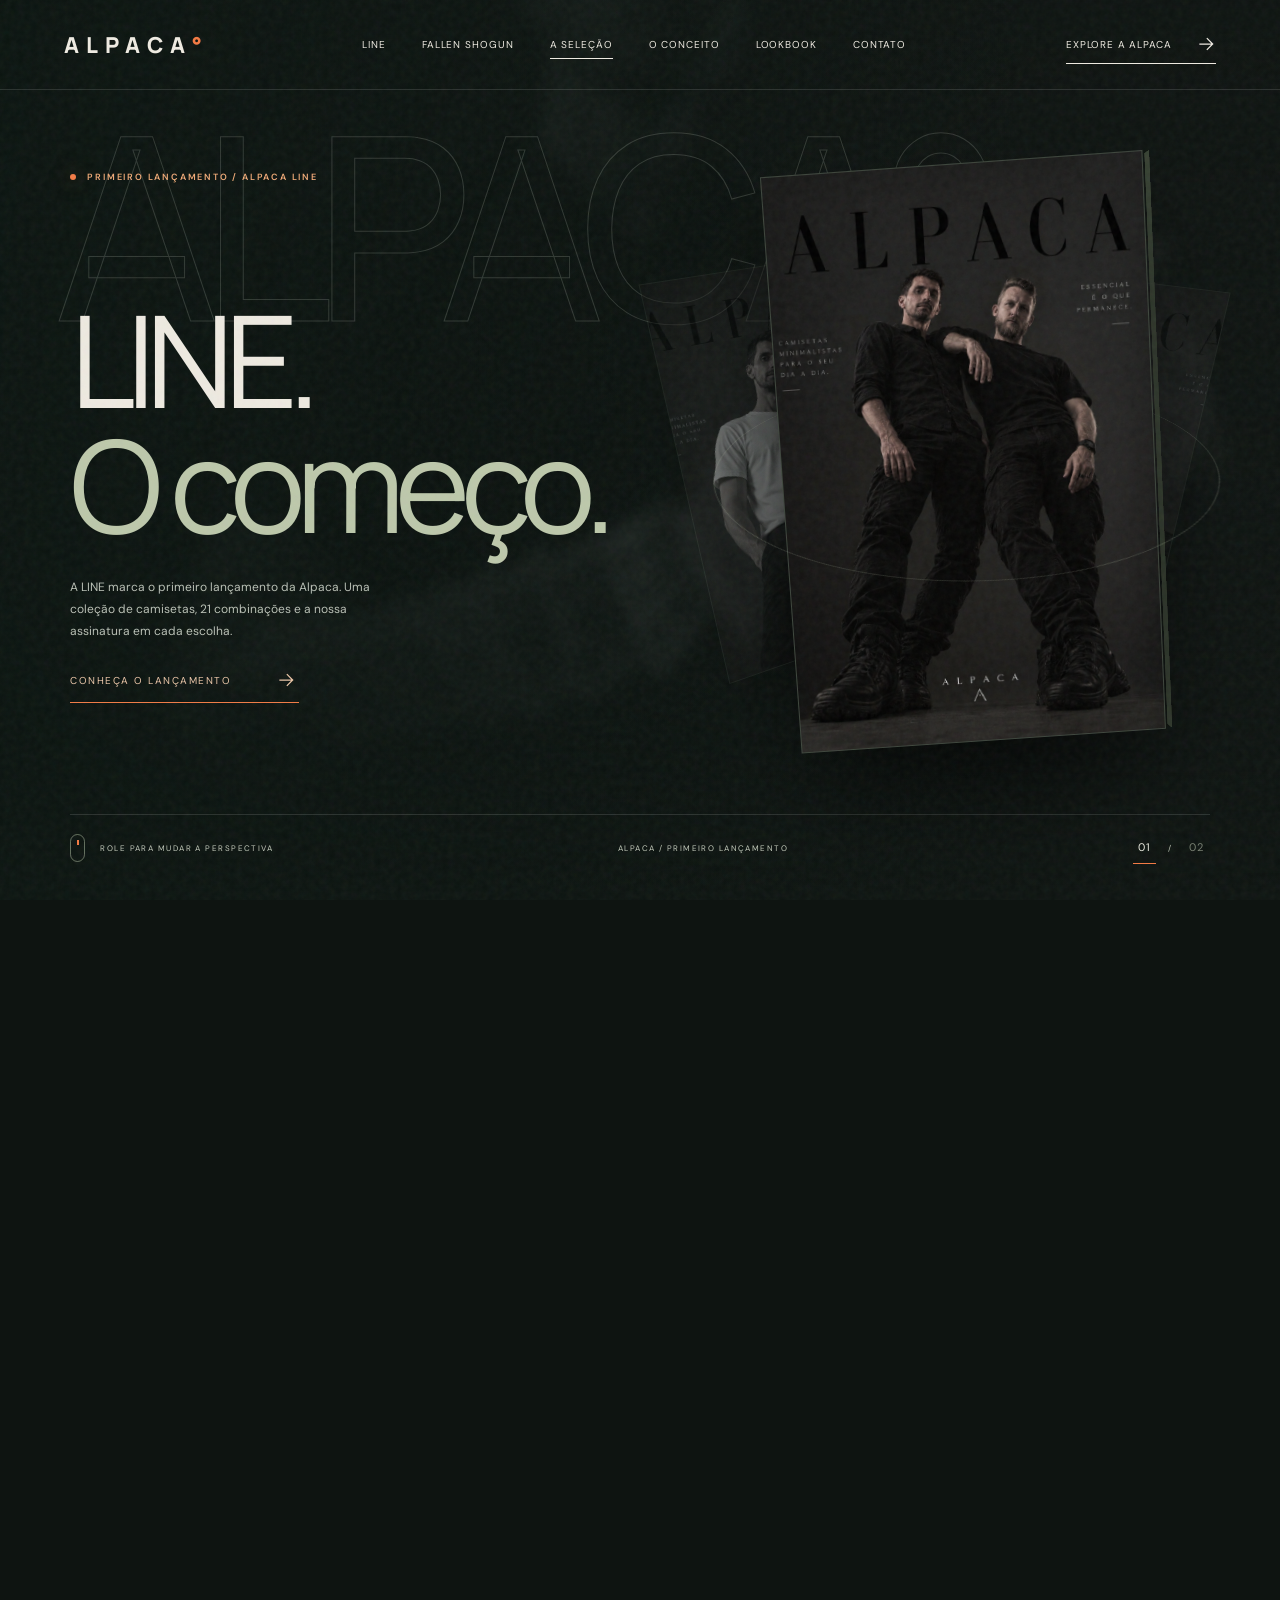
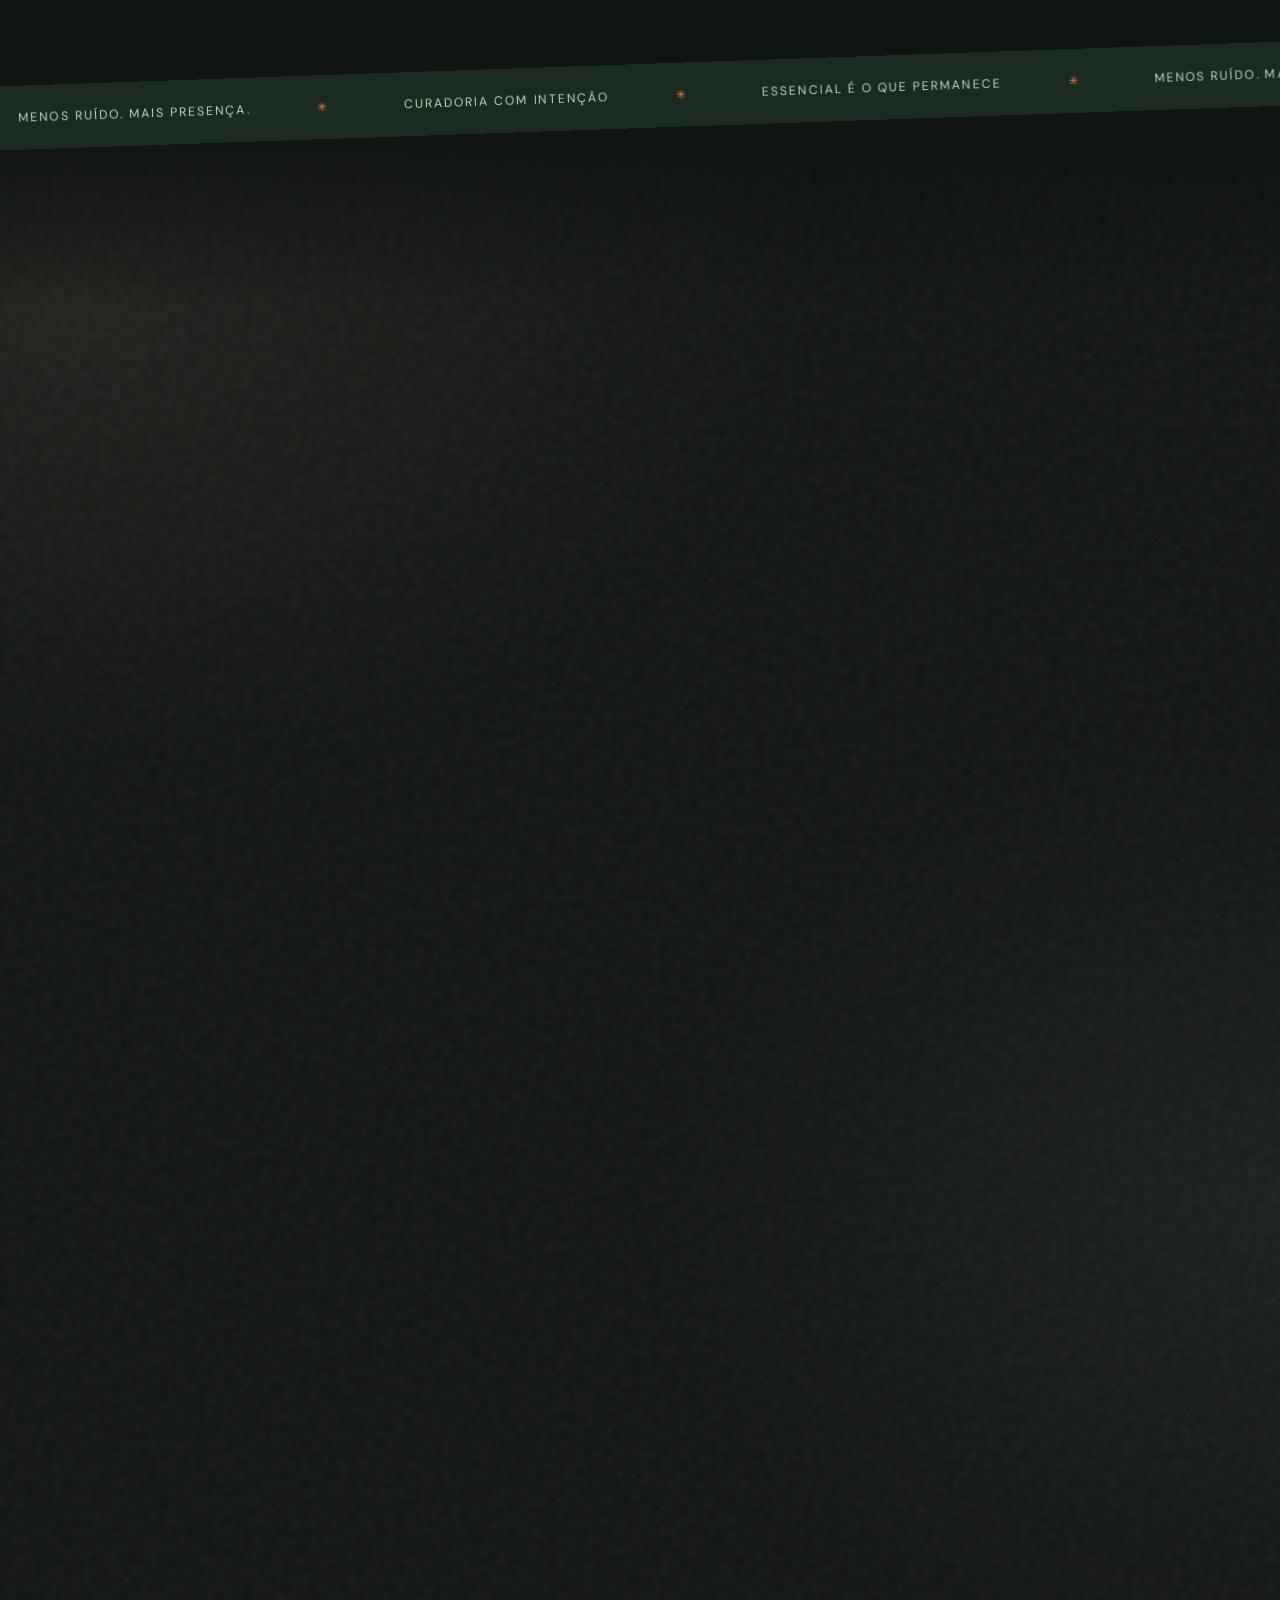
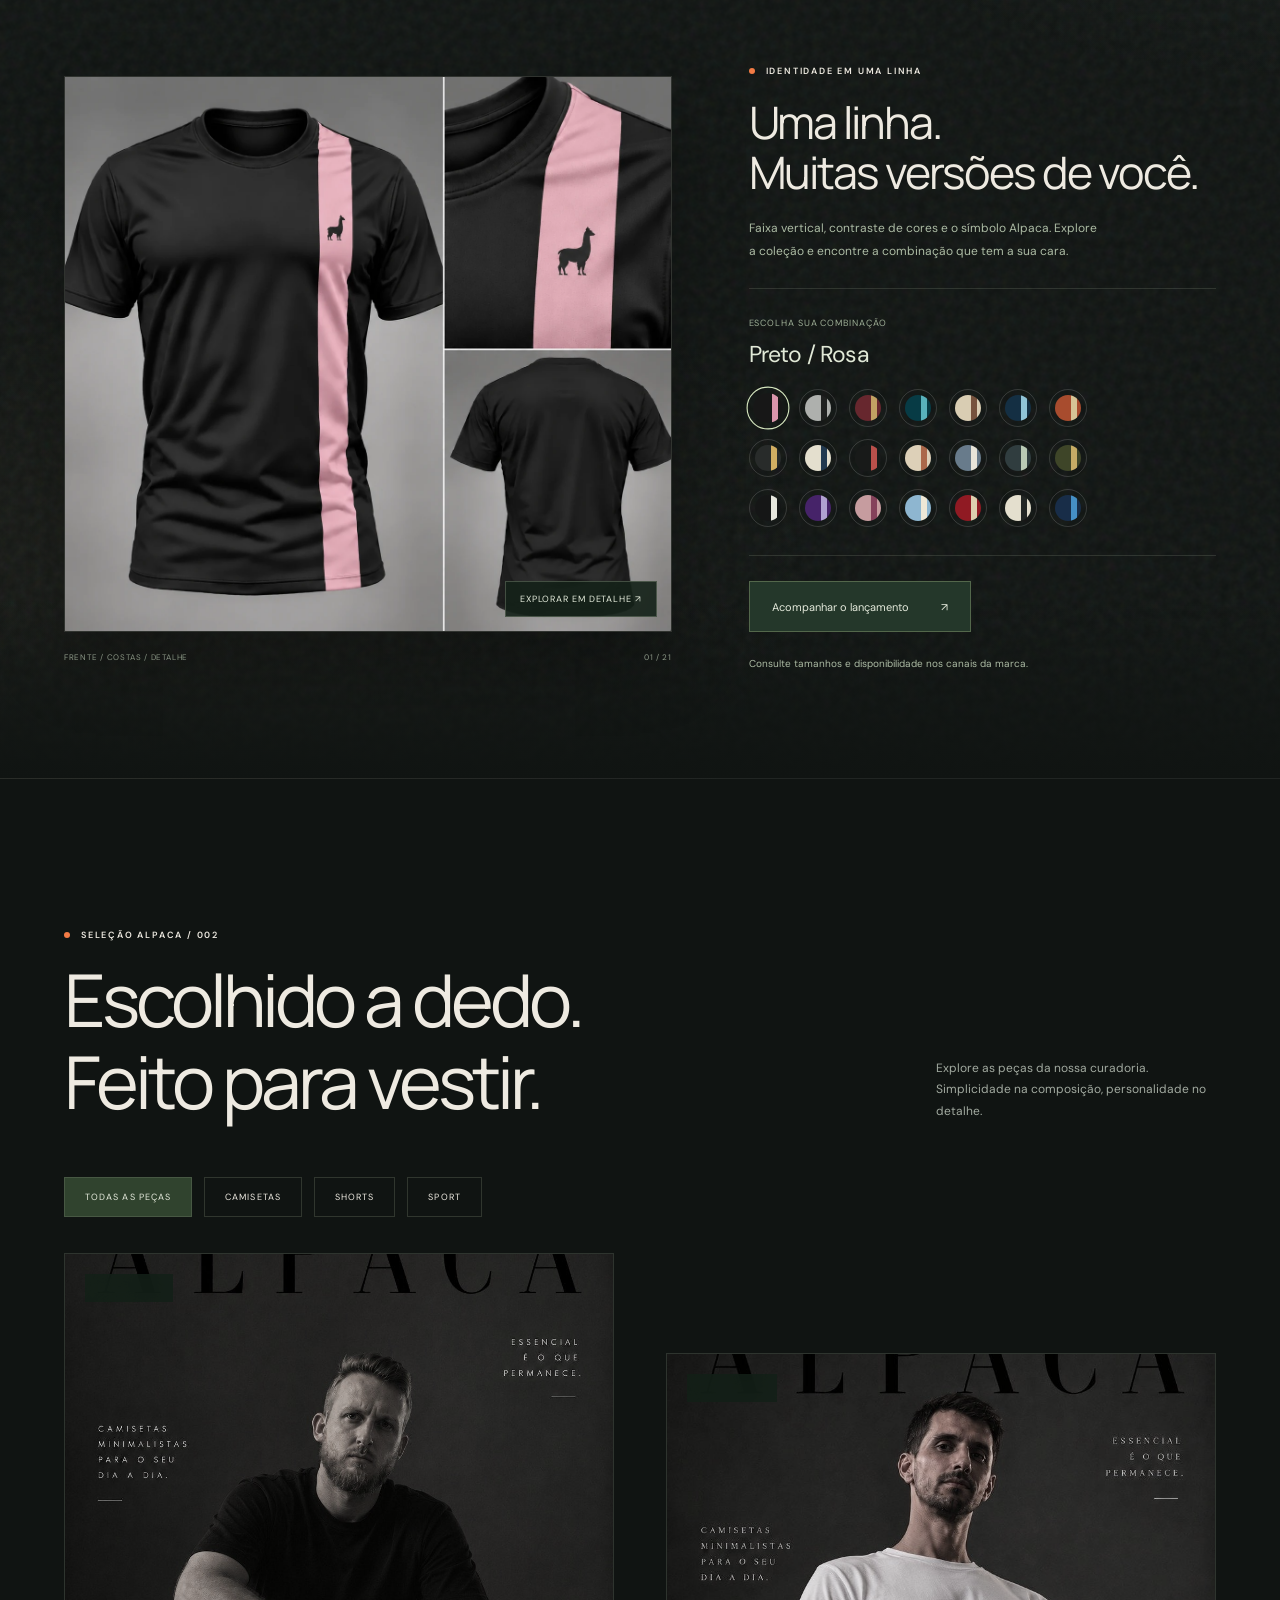
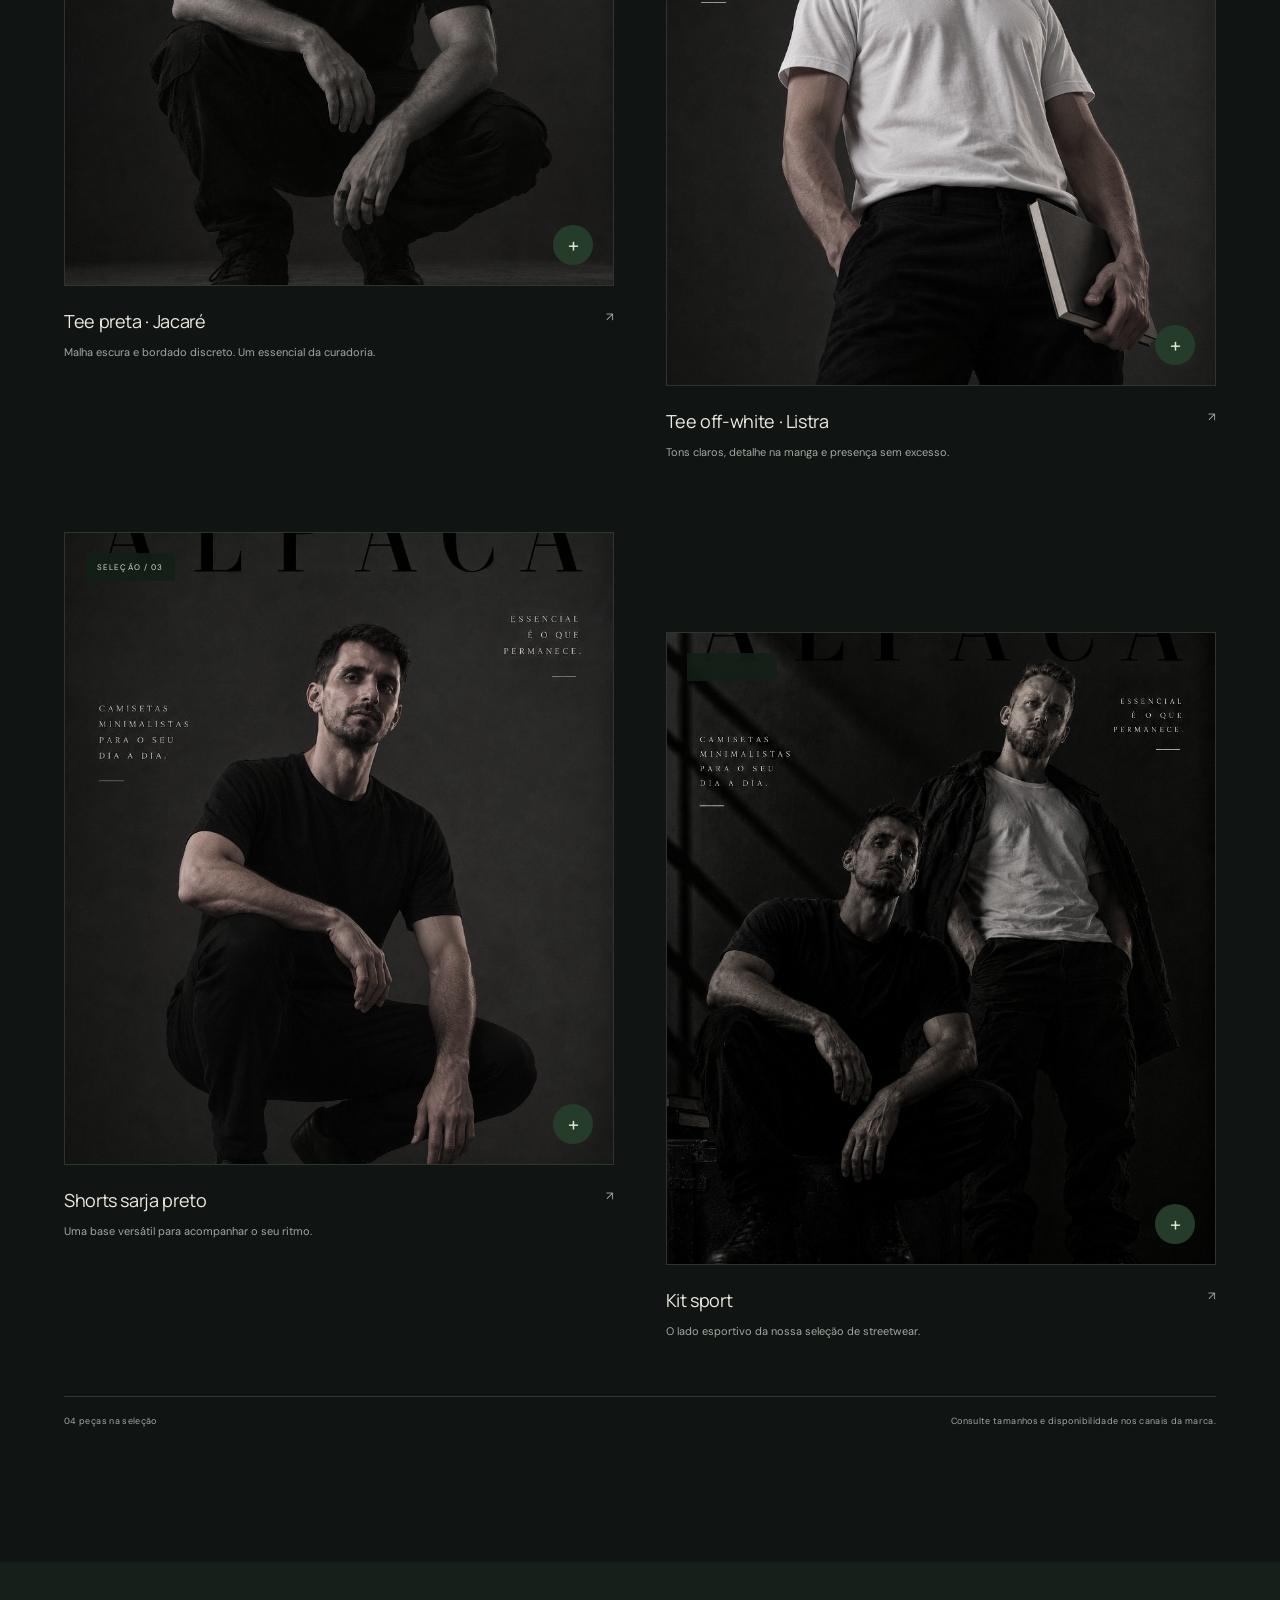
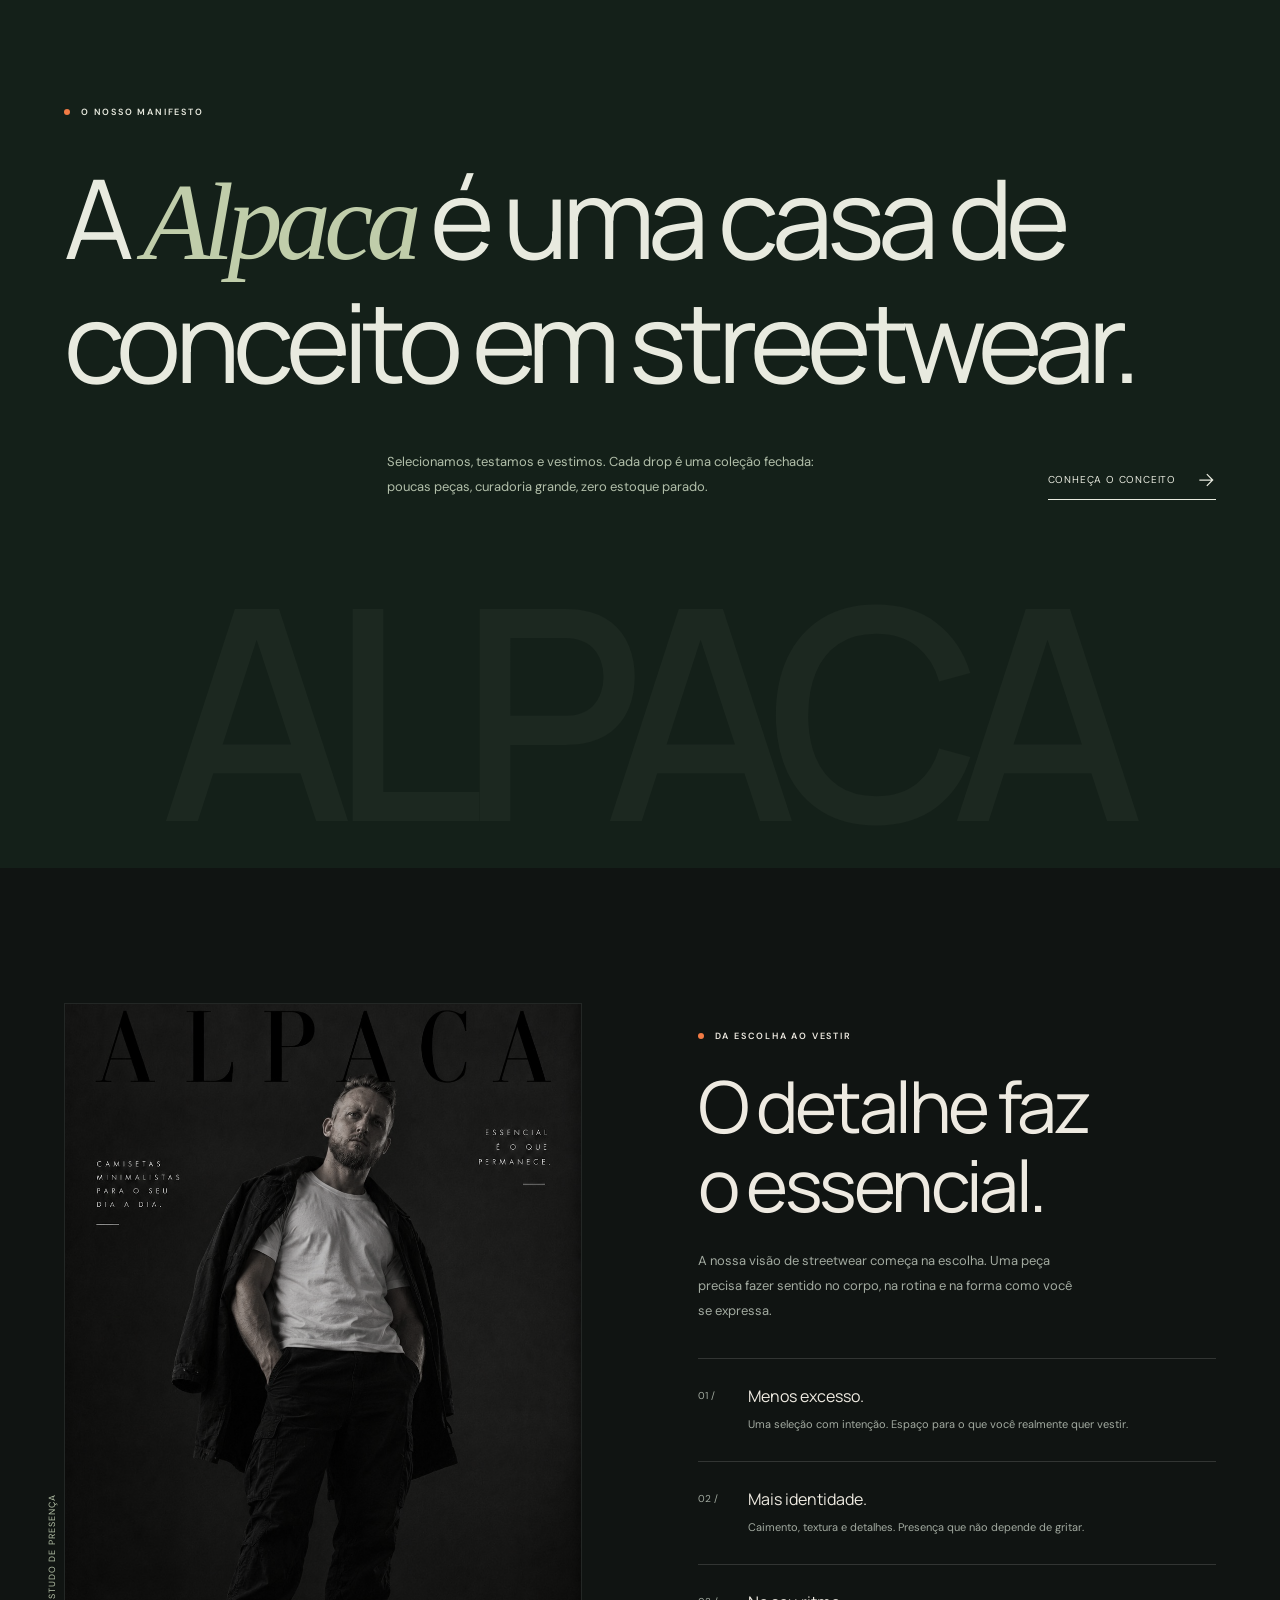
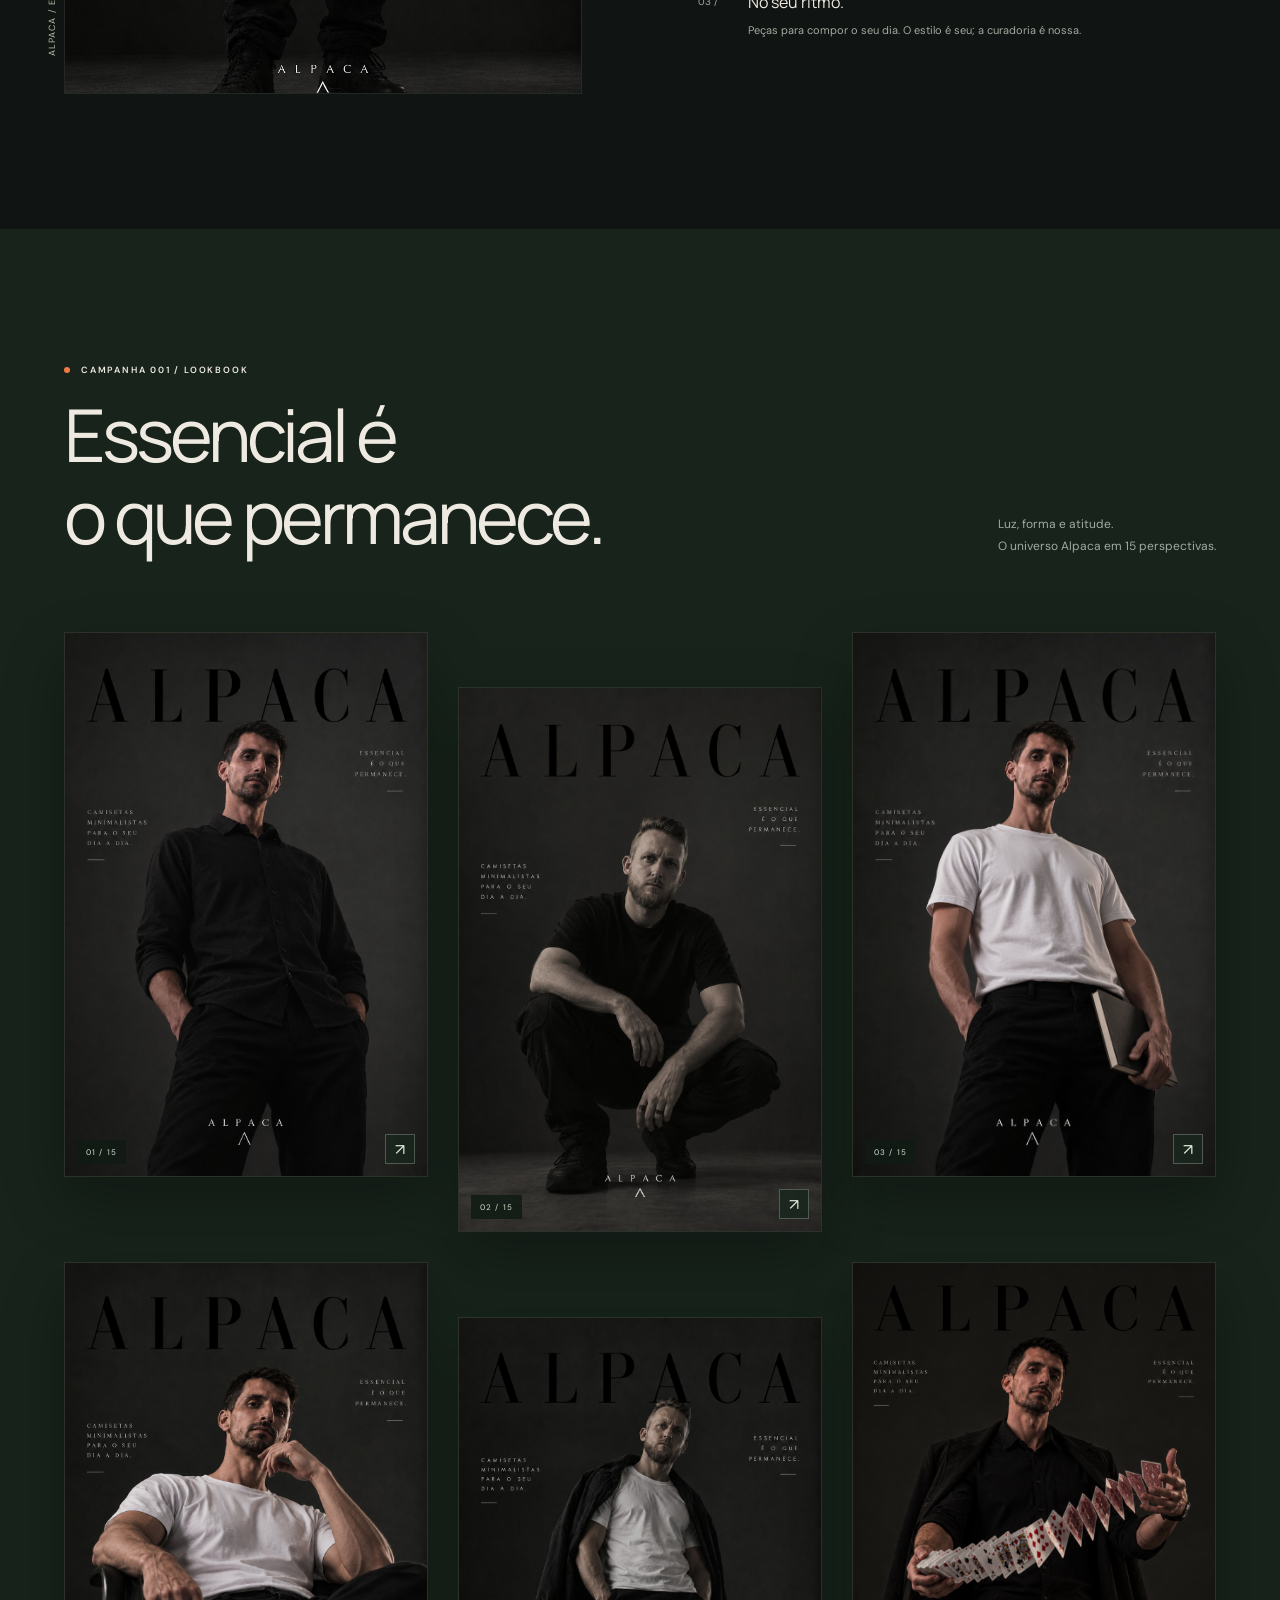
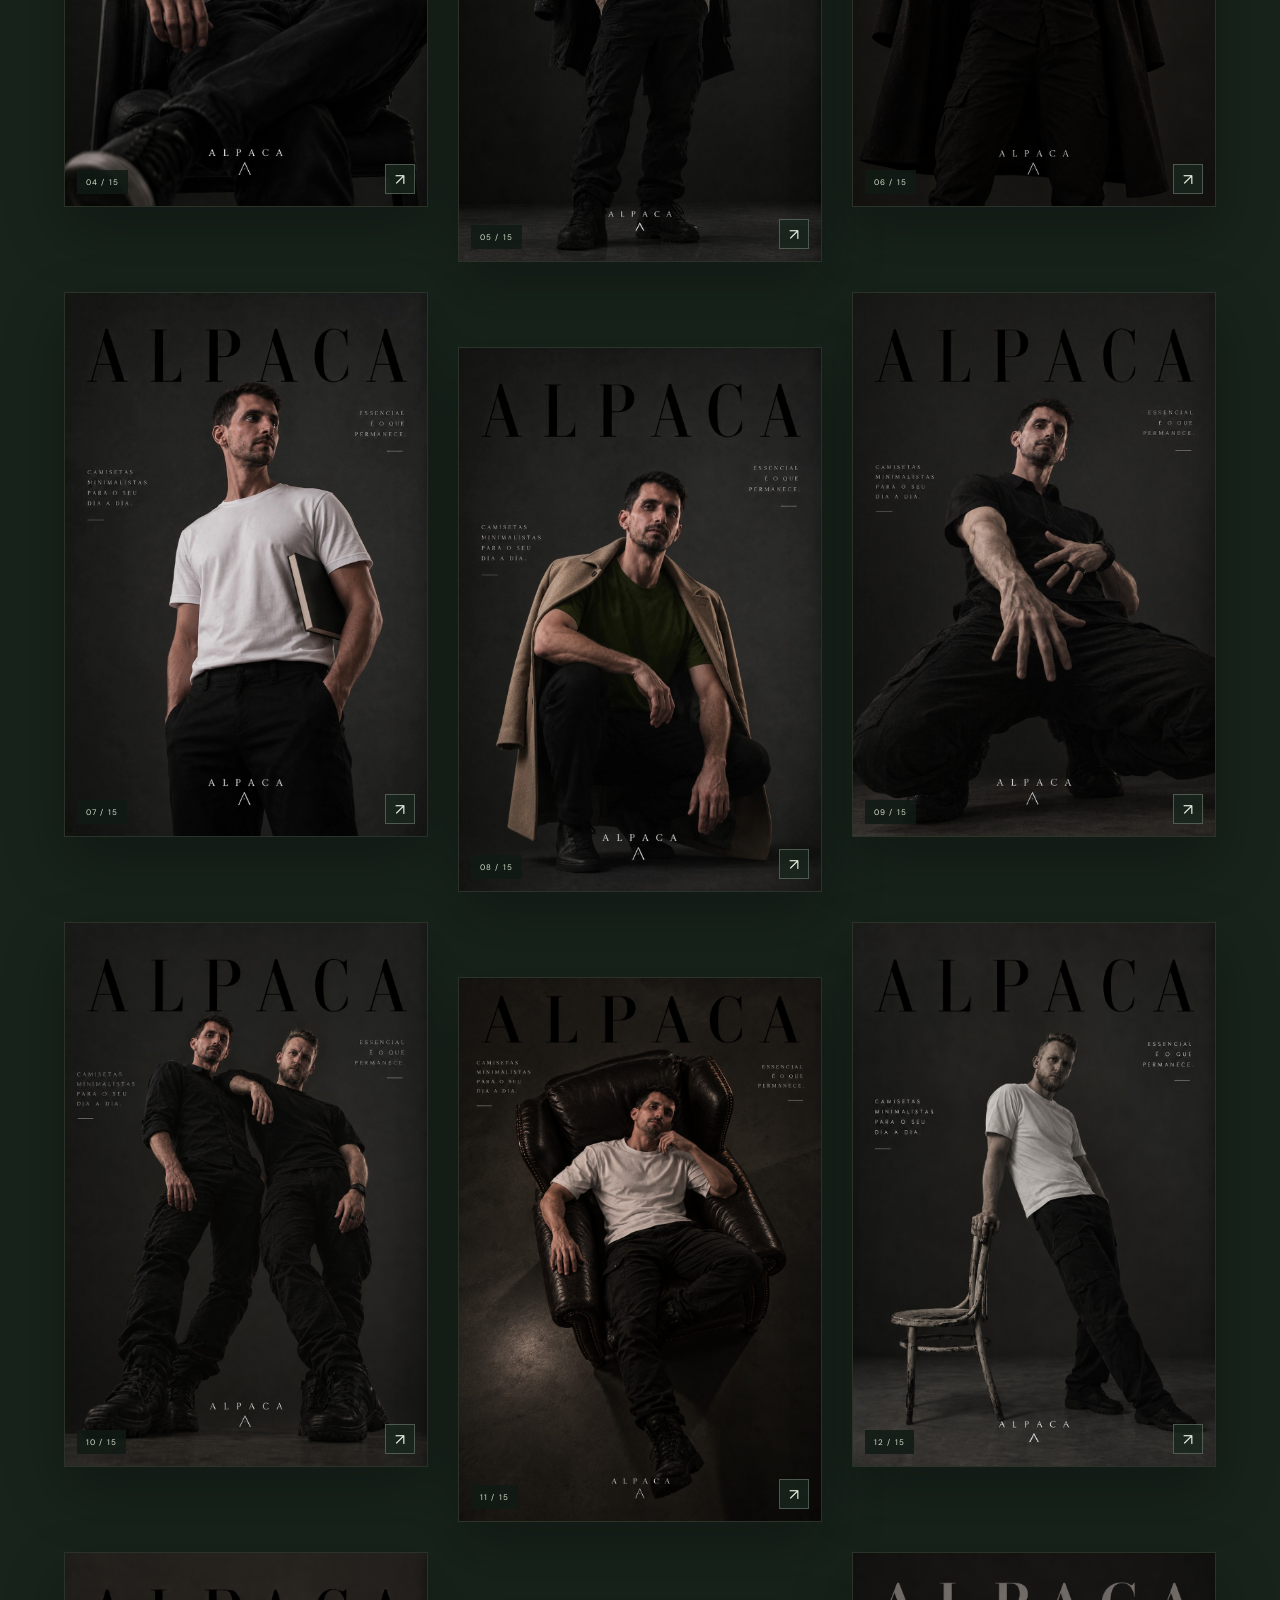
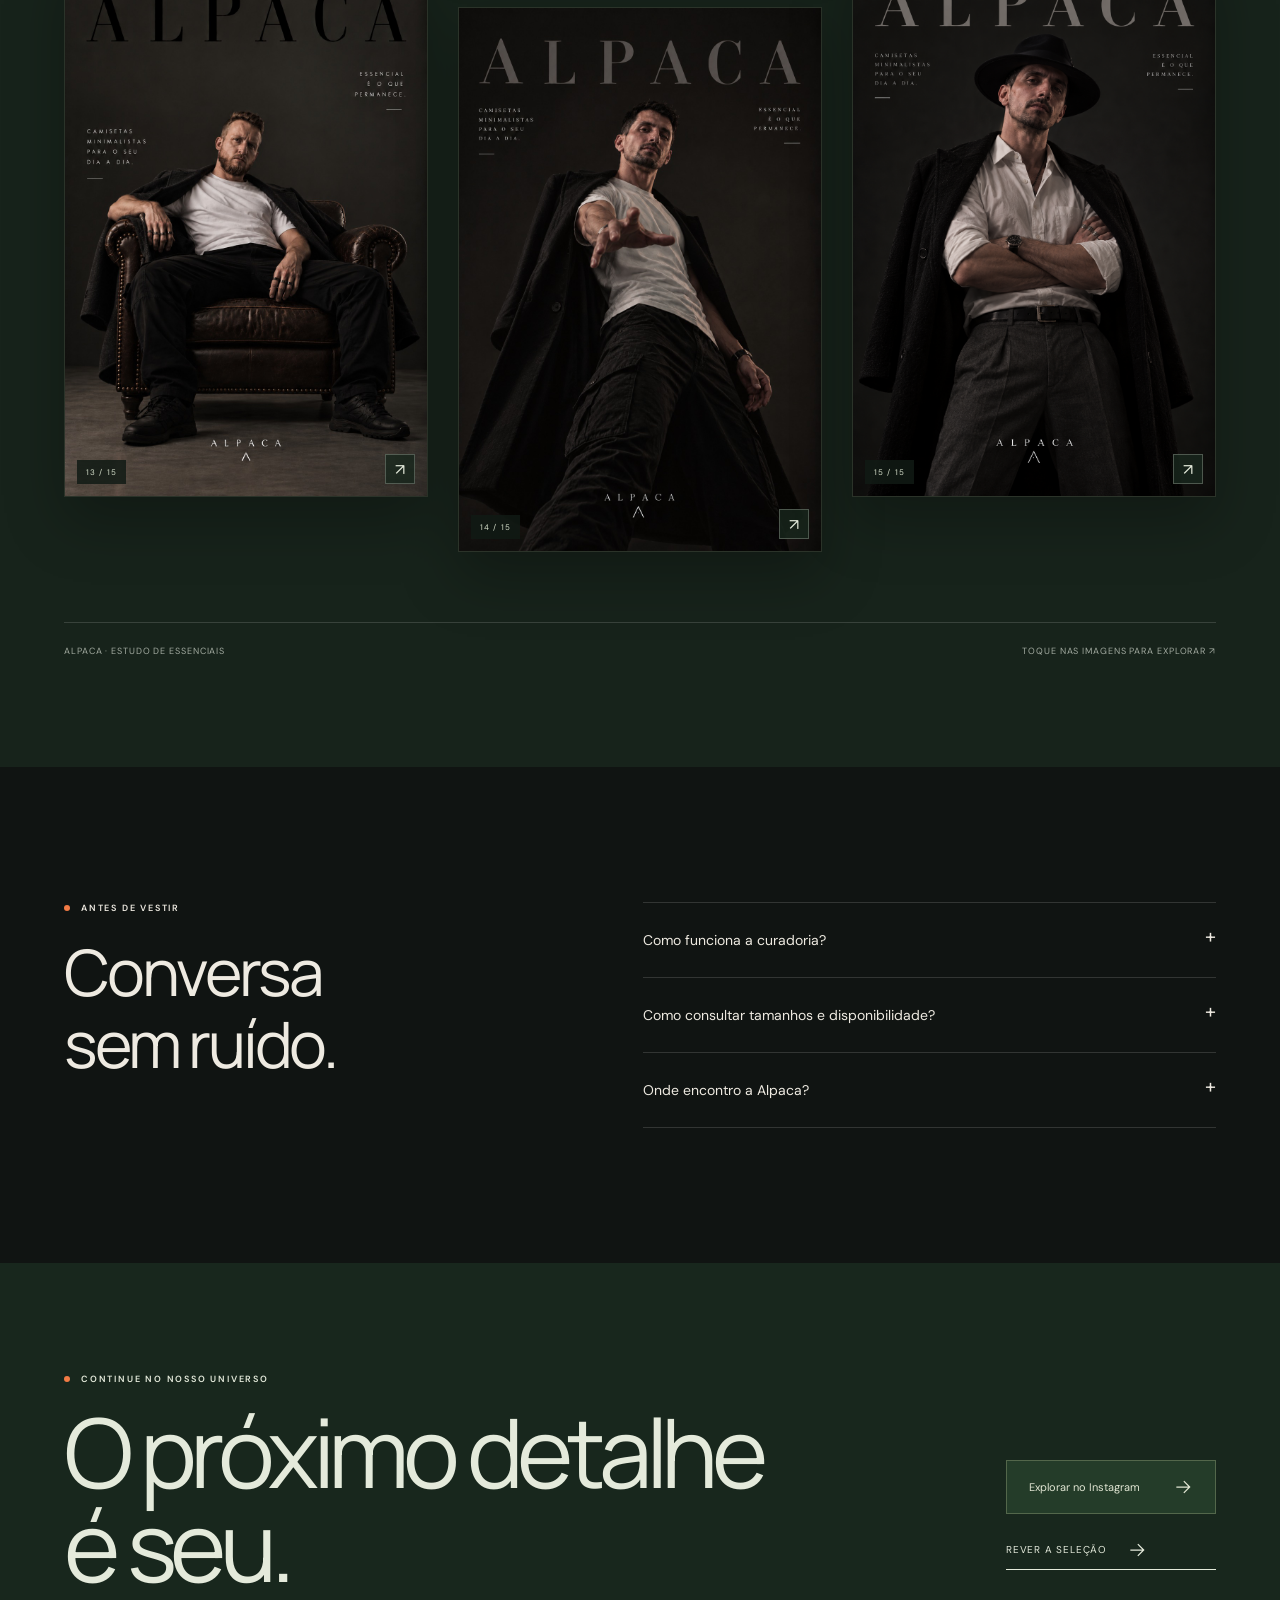
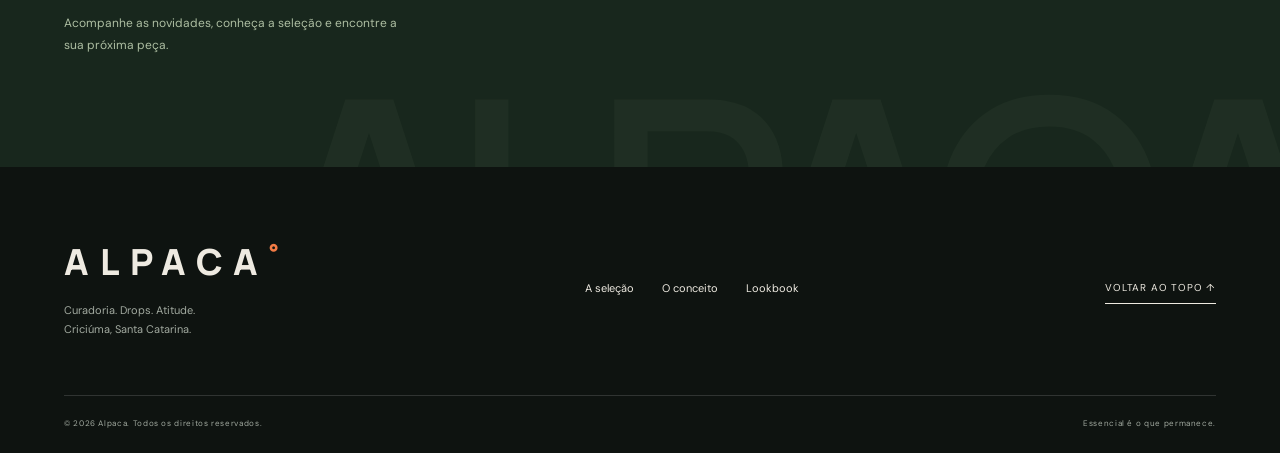
==== index.html @ 9212968e "Adiciona colecao Fallen Shogun com efeitos 3D e sakura" ====
<!doctype html>
<html lang="pt-BR">
  <head>
    <meta charset="utf-8" />
    <meta name="viewport" content="width=device-width, initial-scale=1" />
    <title>ALPACA° | LINE — Nosso primeiro lançamento</title>
    <meta
      name="description"
      content="Conheça a Alpaca: streetwear, curadoria e essenciais com personalidade. Explore a seleção e a campanha da marca."
    />
    <meta name="theme-color" content="#101412" />
    <link rel="canonical" href="https://mateusrampi8-bot.github.io/alpaca/" />
    <link rel="icon" type="image/svg+xml" href="favicon.svg" />
    <link rel="apple-touch-icon" href="apple-touch-icon.png" />
    <meta property="og:type" content="website" />
    <meta property="og:locale" content="pt_BR" />
    <meta property="og:site_name" content="ALPACA" />
    <meta
      property="og:title"
      content="ALPACA° | LINE — Nosso primeiro lançamento"
    />
    <meta
      property="og:description"
      content="Conheça a Alpaca: streetwear, curadoria e essenciais com personalidade. Explore a seleção e a campanha da marca."
    />
    <meta
      property="og:url"
      content="https://mateusrampi8-bot.github.io/alpaca/"
    />
    <meta
      property="og:image"
      content="https://mateusrampi8-bot.github.io/alpaca/og-cover.png"
    />
    <meta name="twitter:card" content="summary_large_image" />
    <link rel="preconnect" href="https://fonts.googleapis.com" />
    <link rel="preconnect" href="https://fonts.gstatic.com" crossorigin />
    <link rel="stylesheet" href="assets/site.css?v=always-on" />
    <link rel="stylesheet" href="assets/experience.css?v=always-on" />
    <script src="assets/site.js?v=always-on" defer></script>
    <script src="assets/experience.js?v=fallen-shogun" defer></script>
    <link rel="stylesheet" href="assets/line.css?v=fundo-textura" />
    <script src="assets/line.js?v=always-on" defer></script>
  </head>
  <body class="cinematic line-launch-home">
    <a class="skip" href="#conteudo">Pular para o conteúdo</a>
    <header class="site-header" id="top">
      <nav class="nav wrap" aria-label="Navegação principal">
        <a class="logo" href="index.html" aria-label="Alpaca, início"
          >ALPACA<span>°</span></a
        >
        <div class="nav-links" id="nav-links">
          <a href="#line">LINE</a>
          <a href="fallen-shogun.html">Fallen Shogun</a>
          <a href="index.html#drops" aria-current="page">A seleção</a
          ><a href="sobre.html">O conceito</a><a href="#lookbook">Lookbook</a
          ><a href="#contato">Contato</a>
        </div>
        <a class="nav-cta" href="index.html#drops"
          >Explore a Alpaca
          <svg viewBox="0 0 24 24" aria-hidden="true">
            <path d="M4 12h15M13 5l7 7-7 7" /></svg></a
        ><button
          class="menu-toggle"
          aria-label="Abrir menu"
          aria-expanded="false"
          aria-controls="nav-links"
        >
          <span></span><span></span>
        </button>
      </nav>
    </header>
    <main id="conteudo">
      <section class="scene-story" aria-labelledby="hero-title">
        <div class="scene-stage">
          <div class="scene-atmosphere" aria-hidden="true">
            <img src="img/campanha/alpaca-06-cartas.png" alt="" />
          </div>
          <div class="scene-wordmark" aria-hidden="true">ALPACA°</div>
          <div class="scene-eyebrow eyebrow">
            Primeiro lançamento / Alpaca LINE
          </div>
          <div class="scene-opening">
            <h1 id="hero-title">LINE.<br /><em>O começo.</em></h1>
            <p>
              A LINE marca o primeiro lançamento da Alpaca. Uma coleção de
              camisetas, 21 combinações e a nossa assinatura em cada escolha.
            </p>
            <a class="scene-link" href="#line"
              >Conheça o lançamento
              <svg viewBox="0 0 24 24" aria-hidden="true">
                <path d="M4 12h15M13 5l7 7-7 7" /></svg
            ></a>
          </div>
          <div
            class="scene-visual"
            aria-label="Retratos da campanha Alpaca na abertura 3D"
          >
            <div class="scene-echo scene-echo-left">
              <img
                src="img/campanha/alpaca-03.jpg"
                alt=""
                aria-hidden="true"
                width="832"
                height="1248"
              />
            </div>
            <div class="scene-echo scene-echo-right">
              <img
                src="img/campanha/alpaca-09.jpg"
                alt=""
                aria-hidden="true"
                width="832"
                height="1248"
              />
            </div>
            <div class="scene-object">
              <div class="scene-face scene-front">
                <img
                  src="img/campanha/alpaca-10.jpg"
                  alt="Dois modelos com camisetas pretas na campanha Alpaca"
                  width="832"
                  height="1248"
                  fetchpriority="high"
                />
              </div>
              <div class="scene-face scene-back">
                <img
                  src="img/campanha/alpaca-15-chapeu.png"
                  alt="Modelo da campanha Alpaca com chapéu preto, camisa branca e casaco"
                  width="832"
                  height="1248"
                />
              </div>
              <span class="scene-edge" aria-hidden="true"></span>
            </div>
            <span class="scene-orbit" aria-hidden="true"></span>
          </div>
          <div class="scene-ending" aria-hidden="true">
            <span class="eyebrow">A forma muda. A essência fica.</span>
            <h2>Presença<br />é <em>atitude.</em></h2>
          </div>
          <div class="scene-footer">
            <span class="scene-scroll"
              ><i aria-hidden="true"></i>Role para mudar a perspectiva</span
            ><span class="scene-edition">ALPACA / PRIMEIRO LANÇAMENTO</span>
            <div
              class="scene-controls"
              role="group"
              aria-label="Perspectiva da campanha"
            >
              <button
                type="button"
                data-scene="0"
                aria-label="Mostrar frente da campanha"
                aria-pressed="true"
              >
                01</button
              ><span>/</span
              ><button
                type="button"
                data-scene="1"
                aria-label="Mostrar verso da campanha"
                aria-pressed="false"
              >
                02
              </button>
            </div>
          </div>
          <div class="scene-track" aria-hidden="true"><span></span></div>
        </div>
      </section>
      <div class="ticker" aria-hidden="true">
        <div class="ticker-track">
          <span>Menos ruído. Mais presença. <i>✳</i></span
          ><span>Curadoria com intenção <i>✳</i></span
          ><span>Essencial é o que permanece <i>✳</i></span
          ><span>Menos ruído. Mais presença. <i>✳</i></span
          ><span>Curadoria com intenção <i>✳</i></span
          ><span>Essencial é o que permanece <i>✳</i></span
          ><span>Menos ruído. Mais presença. <i>✳</i></span
          ><span>Curadoria com intenção <i>✳</i></span
          ><span>Essencial é o que permanece <i>✳</i></span
          ><span>Menos ruído. Mais presença. <i>✳</i></span
          ><span>Curadoria com intenção <i>✳</i></span
          ><span>Essencial é o que permanece <i>✳</i></span>
        </div>
      </div>
      <section class="line-collection" id="line" aria-labelledby="line-title">
        <div class="wrap">
          <div class="line-heading reveal">
            <div>
              <div class="eyebrow">Lançamento 001 / Coleção Alpaca</div>
              <h2 id="line-title">LINE.</h2>
              <p class="line-launch-tagline">
                A nossa primeira linha. A sua assinatura.
              </p>
            </div>
            <p>
              Apresentamos a LINE, o primeiro lançamento da Alpaca. Uma coleção
              de camisetas com uma identidade visual própria: faixa vertical,
              símbolo da marca e 21 combinações de cores.
            </p>
          </div>
          <div class="line-origin reveal">
            <div>
              <span class="eyebrow">O primeiro capítulo</span>
              <h3>O início de uma linha.<br />O começo da nossa história.</h3>
            </div>
            <div class="line-origin-copy">
              <p>
                A LINE inaugura os lançamentos da Alpaca. A ideia é direta:
                transformar uma camiseta em uma assinatura visual reconhecível,
                sem abrir mão de uma composição minimalista.
              </p>
              <p>
                Uma base, diferentes contrastes. Do preto e branco aos tons mais
                expressivos, são 21 combinações para escolher como você quer
                vestir esse primeiro capítulo.
              </p>
            </div>
          </div>
          <div
            class="line-design-notes reveal"
            aria-label="Detalhes da coleção LINE"
          >
            <article>
              <span>01 / O traço</span>
              <h4>Faixa vertical.</h4>
              <p>
                O contraste percorre a frente da camiseta e define a identidade
                da LINE. Uma linha que dá direção à composição.
              </p>
            </article>
            <article>
              <span>02 / A assinatura</span>
              <h4>O símbolo Alpaca.</h4>
              <p>
                Integrado à faixa, o símbolo da marca aparece como um detalhe de
                identidade. Nas costas, a proposta é visualmente limpa.
              </p>
            </article>
            <article>
              <span>03 / A escolha</span>
              <h4>21 combinações.</h4>
              <p>
                Neutros, tons terrosos e cores marcantes. Explore as variações
                abaixo e amplie cada imagem para comparar frente, costas e
                detalhes.
              </p>
            </article>
          </div>
          <div class="line-launch-strip reveal">
            <span>21 combinações de cores</span
            ><span>O primeiro lançamento Alpaca</span
            ><span>Explore o lançamento ↓</span>
          </div>
          <div class="line-teasers reveal">
            <button
              class="line-teaser"
              type="button"
              data-line-select="14"
              aria-label="Explorar LINE Preto / Branco"
            >
              <img
                src="img/line/line-15.webp"
                alt="Camiseta LINE Preto / Branco"
                width="1312"
                height="1199"
                loading="lazy"
              /><span
                ><b>Preto / Branco</b><span aria-hidden="true">↗</span></span
              ></button
            ><button
              class="line-teaser"
              type="button"
              data-line-select="19"
              aria-label="Explorar LINE Off-white / Preto"
            >
              <img
                src="img/line/line-20.webp"
                alt="Camiseta LINE Off-white / Preto"
                width="1312"
                height="1199"
                loading="lazy"
              /><span
                ><b>Off-white / Preto</b><span aria-hidden="true">↗</span></span
              ></button
            ><button
              class="line-teaser"
              type="button"
              data-line-select="20"
              aria-label="Explorar LINE Marinho / Azul"
            >
              <img
                src="img/line/line-21.webp"
                alt="Camiseta LINE Marinho / Azul"
                width="1312"
                height="1199"
                loading="lazy"
              /><span
                ><b>Marinho / Azul</b><span aria-hidden="true">↗</span></span
              >
            </button>
          </div>
          <div class="line-config-heading reveal">
            <span class="eyebrow">Encontre a sua LINE</span>
            <p>Explore as cores. Veja os detalhes. Escolha a sua assinatura.</p>
          </div>
          <div class="line-showcase" id="line-options">
            <div class="reveal">
              <button
                class="line-stage"
                type="button"
                data-line-open
                aria-label="Ampliar camiseta LINE: Preto / Rosa"
              >
                <img
                  src="img/line/line-01.webp"
                  alt="Camiseta LINE Preto / Rosa: frente, costas e detalhe da faixa vertical"
                  width="1312"
                  height="1199"
                  loading="lazy"
                /><span class="line-zoom" aria-hidden="true"
                  >Explorar em detalhe ↗</span
                >
              </button>
              <div class="line-caption">
                <span>Frente / Costas / Detalhe</span
                ><span class="line-counter">01 / 21</span>
              </div>
            </div>
            <div class="line-details reveal">
              <div class="eyebrow">Identidade em uma linha</div>
              <h3>Uma linha.<br />Muitas versões de você.</h3>
              <p>
                Faixa vertical, contraste de cores e o símbolo Alpaca. Explore a
                coleção e encontre a combinação que tem a sua cara.
              </p>
              <div class="line-picker">
                <div class="line-picker-label" id="line-picker-label">
                  Escolha sua combinação
                </div>
                <p id="line-color" role="status" aria-live="polite">
                  Preto / Rosa
                </p>
                <div
                  class="line-swatches"
                  role="radiogroup"
                  aria-labelledby="line-picker-label"
                >
                  <button
                    class="line-swatch"
                    type="button"
                    role="radio"
                    aria-checked="true"
                    aria-label="Preto / Rosa"
                    tabindex="0"
                    title="Preto / Rosa"
                    data-line-choice="0"
                    data-color="Preto / Rosa"
                    style="--tone: #171717; --stripe: #d995ab"
                  >
                    <span aria-hidden="true"></span></button
                  ><button
                    class="line-swatch"
                    type="button"
                    role="radio"
                    aria-checked="false"
                    aria-label="Cinza / Preto"
                    tabindex="-1"
                    title="Cinza / Preto"
                    data-line-choice="1"
                    data-color="Cinza / Preto"
                    style="--tone: #aeb0ad; --stripe: #202120"
                  >
                    <span aria-hidden="true"></span></button
                  ><button
                    class="line-swatch"
                    type="button"
                    role="radio"
                    aria-checked="false"
                    aria-label="Bordô / Ocre"
                    tabindex="-1"
                    title="Bordô / Ocre"
                    data-line-choice="2"
                    data-color="Bordô / Ocre"
                    style="--tone: #67272e; --stripe: #c2a163"
                  >
                    <span aria-hidden="true"></span></button
                  ><button
                    class="line-swatch"
                    type="button"
                    role="radio"
                    aria-checked="false"
                    aria-label="Petróleo / Turquesa"
                    tabindex="-1"
                    title="Petróleo / Turquesa"
                    data-line-choice="3"
                    data-color="Petróleo / Turquesa"
                    style="--tone: #073b45; --stripe: #58b1bb"
                  >
                    <span aria-hidden="true"></span></button
                  ><button
                    class="line-swatch"
                    type="button"
                    role="radio"
                    aria-checked="false"
                    aria-label="Areia / Marrom"
                    tabindex="-1"
                    title="Areia / Marrom"
                    data-line-choice="4"
                    data-color="Areia / Marrom"
                    style="--tone: #d9cdb3; --stripe: #76523d"
                  >
                    <span aria-hidden="true"></span></button
                  ><button
                    class="line-swatch"
                    type="button"
                    role="radio"
                    aria-checked="false"
                    aria-label="Marinho / Azul claro"
                    tabindex="-1"
                    title="Marinho / Azul claro"
                    data-line-choice="5"
                    data-color="Marinho / Azul claro"
                    style="--tone: #142f43; --stripe: #90c3d6"
                  >
                    <span aria-hidden="true"></span></button
                  ><button
                    class="line-swatch"
                    type="button"
                    role="radio"
                    aria-checked="false"
                    aria-label="Terracota / Areia"
                    tabindex="-1"
                    title="Terracota / Areia"
                    data-line-choice="6"
                    data-color="Terracota / Areia"
                    style="--tone: #a84c2e; --stripe: #d7c496"
                  >
                    <span aria-hidden="true"></span></button
                  ><button
                    class="line-swatch"
                    type="button"
                    role="radio"
                    aria-checked="false"
                    aria-label="Grafite / Ocre"
                    tabindex="-1"
                    title="Grafite / Ocre"
                    data-line-choice="7"
                    data-color="Grafite / Ocre"
                    style="--tone: #282b2a; --stripe: #d1ae62"
                  >
                    <span aria-hidden="true"></span></button
                  ><button
                    class="line-swatch"
                    type="button"
                    role="radio"
                    aria-checked="false"
                    aria-label="Off-white / Marinho"
                    tabindex="-1"
                    title="Off-white / Marinho"
                    data-line-choice="8"
                    data-color="Off-white / Marinho"
                    style="--tone: #e4dfce; --stripe: #22394f"
                  >
                    <span aria-hidden="true"></span></button
                  ><button
                    class="line-swatch"
                    type="button"
                    role="radio"
                    aria-checked="false"
                    aria-label="Preto / Vermelho"
                    tabindex="-1"
                    title="Preto / Vermelho"
                    data-line-choice="9"
                    data-color="Preto / Vermelho"
                    style="--tone: #181a19; --stripe: #b9504b"
                  >
                    <span aria-hidden="true"></span></button
                  ><button
                    class="line-swatch"
                    type="button"
                    role="radio"
                    aria-checked="false"
                    aria-label="Areia / Telha"
                    tabindex="-1"
                    title="Areia / Telha"
                    data-line-choice="10"
                    data-color="Areia / Telha"
                    style="--tone: #ddd0b8; --stripe: #ab684a"
                  >
                    <span aria-hidden="true"></span></button
                  ><button
                    class="line-swatch"
                    type="button"
                    role="radio"
                    aria-checked="false"
                    aria-label="Azul acinzentado / Branco"
                    tabindex="-1"
                    title="Azul acinzentado / Branco"
                    data-line-choice="11"
                    data-color="Azul acinzentado / Branco"
                    style="--tone: #687b8b; --stripe: #e7e4d9"
                  >
                    <span aria-hidden="true"></span></button
                  ><button
                    class="line-swatch"
                    type="button"
                    role="radio"
                    aria-checked="false"
                    aria-label="Chumbo / Sálvia"
                    tabindex="-1"
                    title="Chumbo / Sálvia"
                    data-line-choice="12"
                    data-color="Chumbo / Sálvia"
                    style="--tone: #303d3f; --stripe: #b9c9b4"
                  >
                    <span aria-hidden="true"></span></button
                  ><button
                    class="line-swatch"
                    type="button"
                    role="radio"
                    aria-checked="false"
                    aria-label="Oliva / Ocre"
                    tabindex="-1"
                    title="Oliva / Ocre"
                    data-line-choice="13"
                    data-color="Oliva / Ocre"
                    style="--tone: #3e4528; --stripe: #c6ac65"
                  >
                    <span aria-hidden="true"></span></button
                  ><button
                    class="line-swatch"
                    type="button"
                    role="radio"
                    aria-checked="false"
                    aria-label="Preto / Branco"
                    tabindex="-1"
                    title="Preto / Branco"
                    data-line-choice="14"
                    data-color="Preto / Branco"
                    style="--tone: #151616; --stripe: #e6e6dd"
                  >
                    <span aria-hidden="true"></span></button
                  ><button
                    class="line-swatch"
                    type="button"
                    role="radio"
                    aria-checked="false"
                    aria-label="Roxo / Lilás"
                    tabindex="-1"
                    title="Roxo / Lilás"
                    data-line-choice="15"
                    data-color="Roxo / Lilás"
                    style="--tone: #462369; --stripe: #b0a1d1"
                  >
                    <span aria-hidden="true"></span></button
                  ><button
                    class="line-swatch"
                    type="button"
                    role="radio"
                    aria-checked="false"
                    aria-label="Rosa / Vinho"
                    tabindex="-1"
                    title="Rosa / Vinho"
                    data-line-choice="16"
                    data-color="Rosa / Vinho"
                    style="--tone: #c69c9f; --stripe: #85425b"
                  >
                    <span aria-hidden="true"></span></button
                  ><button
                    class="line-swatch"
                    type="button"
                    role="radio"
                    aria-checked="false"
                    aria-label="Azul claro / Branco"
                    tabindex="-1"
                    title="Azul claro / Branco"
                    data-line-choice="17"
                    data-color="Azul claro / Branco"
                    style="--tone: #8eb6d0; --stripe: #eee7d6"
                  >
                    <span aria-hidden="true"></span></button
                  ><button
                    class="line-swatch"
                    type="button"
                    role="radio"
                    aria-checked="false"
                    aria-label="Vermelho / Areia"
                    tabindex="-1"
                    title="Vermelho / Areia"
                    data-line-choice="18"
                    data-color="Vermelho / Areia"
                    style="--tone: #901a23; --stripe: #deceae"
                  >
                    <span aria-hidden="true"></span></button
                  ><button
                    class="line-swatch"
                    type="button"
                    role="radio"
                    aria-checked="false"
                    aria-label="Off-white / Preto"
                    tabindex="-1"
                    title="Off-white / Preto"
                    data-line-choice="19"
                    data-color="Off-white / Preto"
                    style="--tone: #e4dfce; --stripe: #222624"
                  >
                    <span aria-hidden="true"></span></button
                  ><button
                    class="line-swatch"
                    type="button"
                    role="radio"
                    aria-checked="false"
                    aria-label="Marinho / Azul"
                    tabindex="-1"
                    title="Marinho / Azul"
                    data-line-choice="20"
                    data-color="Marinho / Azul"
                    style="--tone: #182d48; --stripe: #458fc5"
                  >
                    <span aria-hidden="true"></span>
                  </button>
                </div>
              </div>
              <a class="button" href="#contato"
                >Acompanhar o lançamento <span aria-hidden="true">↗</span></a
              >
              <p class="line-fine">
                Consulte tamanhos e disponibilidade nos canais da marca.
              </p>
            </div>
          </div>
          <button
            class="line-preview-source"
            hidden
            type="button"
            data-preview="img/line/line-01.webp"
            data-title="LINE · Preto / Rosa"
            data-description="Faixa vertical e símbolo Alpaca. Coleção LINE. Consulte tamanhos e disponibilidade nos canais da marca."
            data-group="line"
            aria-label="Ampliar LINE Preto / Rosa"
          >
            <img
              alt="Camiseta LINE Preto / Rosa: frente, costas e detalhe da faixa vertical"
            /></button
          ><button
            class="line-preview-source"
            hidden
            type="button"
            data-preview="img/line/line-02.webp"
            data-title="LINE · Cinza / Preto"
            data-description="Faixa vertical e símbolo Alpaca. Coleção LINE. Consulte tamanhos e disponibilidade nos canais da marca."
            data-group="line"
            aria-label="Ampliar LINE Cinza / Preto"
          >
            <img
              alt="Camiseta LINE Cinza / Preto: frente, costas e detalhe da faixa vertical"
            /></button
          ><button
            class="line-preview-source"
            hidden
            type="button"
            data-preview="img/line/line-03.webp"
            data-title="LINE · Bordô / Ocre"
            data-description="Faixa vertical e símbolo Alpaca. Coleção LINE. Consulte tamanhos e disponibilidade nos canais da marca."
            data-group="line"
            aria-label="Ampliar LINE Bordô / Ocre"
          >
            <img
              alt="Camiseta LINE Bordô / Ocre: frente, costas e detalhe da faixa vertical"
            /></button
          ><button
            class="line-preview-source"
            hidden
            type="button"
            data-preview="img/line/line-04.webp"
            data-title="LINE · Petróleo / Turquesa"
            data-description="Faixa vertical e símbolo Alpaca. Coleção LINE. Consulte tamanhos e disponibilidade nos canais da marca."
            data-group="line"
            aria-label="Ampliar LINE Petróleo / Turquesa"
          >
            <img
              alt="Camiseta LINE Petróleo / Turquesa: frente, costas e detalhe da faixa vertical"
            /></button
          ><button
            class="line-preview-source"
            hidden
            type="button"
            data-preview="img/line/line-05.webp"
            data-title="LINE · Areia / Marrom"
            data-description="Faixa vertical e símbolo Alpaca. Coleção LINE. Consulte tamanhos e disponibilidade nos canais da marca."
            data-group="line"
            aria-label="Ampliar LINE Areia / Marrom"
          >
            <img
              alt="Camiseta LINE Areia / Marrom: frente, costas e detalhe da faixa vertical"
            /></button
          ><button
            class="line-preview-source"
            hidden
            type="button"
            data-preview="img/line/line-06.webp"
            data-title="LINE · Marinho / Azul claro"
            data-description="Faixa vertical e símbolo Alpaca. Coleção LINE. Consulte tamanhos e disponibilidade nos canais da marca."
            data-group="line"
            aria-label="Ampliar LINE Marinho / Azul claro"
          >
            <img
              alt="Camiseta LINE Marinho / Azul claro: frente, costas e detalhe da faixa vertical"
            /></button
          ><button
            class="line-preview-source"
            hidden
            type="button"
            data-preview="img/line/line-07.webp"
            data-title="LINE · Terracota / Areia"
            data-description="Faixa vertical e símbolo Alpaca. Coleção LINE. Consulte tamanhos e disponibilidade nos canais da marca."
            data-group="line"
            aria-label="Ampliar LINE Terracota / Areia"
          >
            <img
              alt="Camiseta LINE Terracota / Areia: frente, costas e detalhe da faixa vertical"
            /></button
          ><button
            class="line-preview-source"
            hidden
            type="button"
            data-preview="img/line/line-08.webp"
            data-title="LINE · Grafite / Ocre"
            data-description="Faixa vertical e símbolo Alpaca. Coleção LINE. Consulte tamanhos e disponibilidade nos canais da marca."
            data-group="line"
            aria-label="Ampliar LINE Grafite / Ocre"
          >
            <img
              alt="Camiseta LINE Grafite / Ocre: frente, costas e detalhe da faixa vertical"
            /></button
          ><button
            class="line-preview-source"
            hidden
            type="button"
            data-preview="img/line/line-09.webp"
            data-title="LINE · Off-white / Marinho"
            data-description="Faixa vertical e símbolo Alpaca. Coleção LINE. Consulte tamanhos e disponibilidade nos canais da marca."
            data-group="line"
            aria-label="Ampliar LINE Off-white / Marinho"
          >
            <img
              alt="Camiseta LINE Off-white / Marinho: frente, costas e detalhe da faixa vertical"
            /></button
          ><button
            class="line-preview-source"
            hidden
            type="button"
            data-preview="img/line/line-10.webp"
            data-title="LINE · Preto / Vermelho"
            data-description="Faixa vertical e símbolo Alpaca. Coleção LINE. Consulte tamanhos e disponibilidade nos canais da marca."
            data-group="line"
            aria-label="Ampliar LINE Preto / Vermelho"
          >
            <img
              alt="Camiseta LINE Preto / Vermelho: frente, costas e detalhe da faixa vertical"
            /></button
          ><button
            class="line-preview-source"
            hidden
            type="button"
            data-preview="img/line/line-11.webp"
            data-title="LINE · Areia / Telha"
            data-description="Faixa vertical e símbolo Alpaca. Coleção LINE. Consulte tamanhos e disponibilidade nos canais da marca."
            data-group="line"
            aria-label="Ampliar LINE Areia / Telha"
          >
            <img
              alt="Camiseta LINE Areia / Telha: frente, costas e detalhe da faixa vertical"
            /></button
          ><button
            class="line-preview-source"
            hidden
            type="button"
            data-preview="img/line/line-12.webp"
            data-title="LINE · Azul acinzentado / Branco"
            data-description="Faixa vertical e símbolo Alpaca. Coleção LINE. Consulte tamanhos e disponibilidade nos canais da marca."
            data-group="line"
            aria-label="Ampliar LINE Azul acinzentado / Branco"
          >
            <img
              alt="Camiseta LINE Azul acinzentado / Branco: frente, costas e detalhe da faixa vertical"
            /></button
          ><button
            class="line-preview-source"
            hidden
            type="button"
            data-preview="img/line/line-13.webp"
            data-title="LINE · Chumbo / Sálvia"
            data-description="Faixa vertical e símbolo Alpaca. Coleção LINE. Consulte tamanhos e disponibilidade nos canais da marca."
            data-group="line"
            aria-label="Ampliar LINE Chumbo / Sálvia"
          >
            <img
              alt="Camiseta LINE Chumbo / Sálvia: frente, costas e detalhe da faixa vertical"
            /></button
          ><button
            class="line-preview-source"
            hidden
            type="button"
            data-preview="img/line/line-14.webp"
            data-title="LINE · Oliva / Ocre"
            data-description="Faixa vertical e símbolo Alpaca. Coleção LINE. Consulte tamanhos e disponibilidade nos canais da marca."
            data-group="line"
            aria-label="Ampliar LINE Oliva / Ocre"
          >
            <img
              alt="Camiseta LINE Oliva / Ocre: frente, costas e detalhe da faixa vertical"
            /></button
          ><button
            class="line-preview-source"
            hidden
            type="button"
            data-preview="img/line/line-15.webp"
            data-title="LINE · Preto / Branco"
            data-description="Faixa vertical e símbolo Alpaca. Coleção LINE. Consulte tamanhos e disponibilidade nos canais da marca."
            data-group="line"
            aria-label="Ampliar LINE Preto / Branco"
          >
            <img
              alt="Camiseta LINE Preto / Branco: frente, costas e detalhe da faixa vertical"
            /></button
          ><button
            class="line-preview-source"
            hidden
            type="button"
            data-preview="img/line/line-16.webp"
            data-title="LINE · Roxo / Lilás"
            data-description="Faixa vertical e símbolo Alpaca. Coleção LINE. Consulte tamanhos e disponibilidade nos canais da marca."
            data-group="line"
            aria-label="Ampliar LINE Roxo / Lilás"
          >
            <img
              alt="Camiseta LINE Roxo / Lilás: frente, costas e detalhe da faixa vertical"
            /></button
          ><button
            class="line-preview-source"
            hidden
            type="button"
            data-preview="img/line/line-17.webp"
            data-title="LINE · Rosa / Vinho"
            data-description="Faixa vertical e símbolo Alpaca. Coleção LINE. Consulte tamanhos e disponibilidade nos canais da marca."
            data-group="line"
            aria-label="Ampliar LINE Rosa / Vinho"
          >
            <img
              alt="Camiseta LINE Rosa / Vinho: frente, costas e detalhe da faixa vertical"
            /></button
          ><button
            class="line-preview-source"
            hidden
            type="button"
            data-preview="img/line/line-18.webp"
            data-title="LINE · Azul claro / Branco"
            data-description="Faixa vertical e símbolo Alpaca. Coleção LINE. Consulte tamanhos e disponibilidade nos canais da marca."
            data-group="line"
            aria-label="Ampliar LINE Azul claro / Branco"
          >
            <img
              alt="Camiseta LINE Azul claro / Branco: frente, costas e detalhe da faixa vertical"
            /></button
          ><button
            class="line-preview-source"
            hidden
            type="button"
            data-preview="img/line/line-19.webp"
            data-title="LINE · Vermelho / Areia"
            data-description="Faixa vertical e símbolo Alpaca. Coleção LINE. Consulte tamanhos e disponibilidade nos canais da marca."
            data-group="line"
            aria-label="Ampliar LINE Vermelho / Areia"
          >
            <img
              alt="Camiseta LINE Vermelho / Areia: frente, costas e detalhe da faixa vertical"
            /></button
          ><button
            class="line-preview-source"
            hidden
            type="button"
            data-preview="img/line/line-20.webp"
            data-title="LINE · Off-white / Preto"
            data-description="Faixa vertical e símbolo Alpaca. Coleção LINE. Consulte tamanhos e disponibilidade nos canais da marca."
            data-group="line"
            aria-label="Ampliar LINE Off-white / Preto"
          >
            <img
              alt="Camiseta LINE Off-white / Preto: frente, costas e detalhe da faixa vertical"
            /></button
          ><button
            class="line-preview-source"
            hidden
            type="button"
            data-preview="img/line/line-21.webp"
            data-title="LINE · Marinho / Azul"
            data-description="Faixa vertical e símbolo Alpaca. Coleção LINE. Consulte tamanhos e disponibilidade nos canais da marca."
            data-group="line"
            aria-label="Ampliar LINE Marinho / Azul"
          >
            <img
              alt="Camiseta LINE Marinho / Azul: frente, costas e detalhe da faixa vertical"
            />
          </button>
        </div>
      </section>
      <section class="section wrap" id="drops">
        <div class="section-heading reveal">
          <div>
            <div class="eyebrow">Seleção Alpaca / 002</div>
            <h2>Escolhido a dedo.<br />Feito para vestir.</h2>
          </div>
          <p>
            Explore as peças da nossa curadoria. Simplicidade na composição,
            personalidade no detalhe.
          </p>
        </div>
        <div class="filters" role="group" aria-label="Filtrar a seleção">
          <button class="filter" data-filter="all" aria-pressed="true">
            Todas as peças</button
          ><button class="filter" data-filter="tees" aria-pressed="false">
            Camisetas</button
          ><button class="filter" data-filter="shorts" aria-pressed="false">
            Shorts</button
          ><button class="filter" data-filter="sport" aria-pressed="false">
            Sport
          </button>
        </div>
        <div class="product-grid">
          <article class="product reveal" data-category="tees">
            <button
              class="product-image"
              data-preview="img/produtos/tee-jacare.jpg"
              data-title="Tee preta · Jacaré"
              data-description="Malha escura e bordado discreto. Um essencial da curadoria. Consulte tamanhos e disponibilidade nos canais da marca."
              data-group="products"
              aria-label="Ver detalhes: Tee preta · Jacaré"
            >
              <img
                src="img/produtos/tee-jacare.jpg"
                alt="Camiseta preta com bordado de jacaré"
                width="832"
                height="1248"
                loading="lazy"
              /><span class="product-number">SELEÇÃO / 01</span
              ><span class="image-plus" aria-hidden="true">+</span>
            </button>
            <div class="product-meta">
              <h3>Tee preta · Jacaré</h3>
              <span aria-hidden="true">↗</span>
            </div>
            <p>Malha escura e bordado discreto. Um essencial da curadoria.</p>
          </article>
          <article class="product reveal" data-category="tees">
            <button
              class="product-image"
              data-preview="img/produtos/tee-listra.jpg"
              data-title="Tee off-white · Listra"
              data-description="Tons claros, detalhe na manga e presença sem excesso. Consulte tamanhos e disponibilidade nos canais da marca."
              data-group="products"
              aria-label="Ver detalhes: Tee off-white · Listra"
            >
              <img
                src="img/produtos/tee-listra.jpg"
                alt="Camiseta off-white com detalhe de listra"
                width="832"
                height="1248"
                loading="lazy"
              /><span class="product-number">SELEÇÃO / 02</span
              ><span class="image-plus" aria-hidden="true">+</span>
            </button>
            <div class="product-meta">
              <h3>Tee off-white · Listra</h3>
              <span aria-hidden="true">↗</span>
            </div>
            <p>Tons claros, detalhe na manga e presença sem excesso.</p>
          </article>
          <article class="product reveal" data-category="shorts">
            <button
              class="product-image"
              data-preview="img/produtos/shorts-sarja.jpg"
              data-title="Shorts sarja preto"
              data-description="Uma base versátil para acompanhar o seu ritmo. Consulte tamanhos e disponibilidade nos canais da marca."
              data-group="products"
              aria-label="Ver detalhes: Shorts sarja preto"
            >
              <img
                src="img/produtos/shorts-sarja.jpg"
                alt="Shorts de sarja preto da seleção Alpaca"
                width="832"
                height="1248"
                loading="lazy"
              /><span class="product-number">SELEÇÃO / 03</span
              ><span class="image-plus" aria-hidden="true">+</span>
            </button>
            <div class="product-meta">
              <h3>Shorts sarja preto</h3>
              <span aria-hidden="true">↗</span>
            </div>
            <p>Uma base versátil para acompanhar o seu ritmo.</p>
          </article>
          <article class="product reveal" data-category="sport">
            <button
              class="product-image"
              data-preview="img/produtos/kit-sport.jpg"
              data-title="Kit sport"
              data-description="O lado esportivo da nossa seleção de streetwear. Consulte tamanhos e disponibilidade nos canais da marca."
              data-group="products"
              aria-label="Ver detalhes: Kit sport"
            >
              <img
                src="img/produtos/kit-sport.jpg"
                alt="Conjunto esportivo da curadoria Alpaca"
                width="832"
                height="1248"
                loading="lazy"
              /><span class="product-number">SELEÇÃO / 04</span
              ><span class="image-plus" aria-hidden="true">+</span>
            </button>
            <div class="product-meta">
              <h3>Kit sport</h3>
              <span aria-hidden="true">↗</span>
            </div>
            <p>O lado esportivo da nossa seleção de streetwear.</p>
          </article>
        </div>
        <div class="collection-note">
          <span id="filter-result" role="status" aria-live="polite"
            >04 peças na seleção</span
          ><span>Consulte tamanhos e disponibilidade nos canais da marca.</span>
        </div>
      </section>
      <section class="manifesto" id="manifesto">
        <div class="wrap manifesto-inner">
          <div class="eyebrow reveal">O nosso manifesto</div>
          <div>
            <h2 class="reveal">
              A <em>Alpaca</em> é uma casa de conceito em streetwear.
            </h2>
            <div class="manifesto-text reveal">
              <p>
                Selecionamos, testamos e vestimos. Cada drop é uma coleção
                fechada: poucas peças, curadoria grande, zero estoque parado.
              </p>
              <a class="text-link" href="sobre.html#conceito"
                >Conheça o conceito
                <svg viewBox="0 0 24 24" aria-hidden="true">
                  <path d="M4 12h15M13 5l7 7-7 7" /></svg
              ></a>
            </div>
          </div>
        </div>
        <div class="manifesto-word" aria-hidden="true">ALPACA</div>
      </section>
      <section class="section wrap editorial" id="conceito">
        <div class="editorial-image reveal">
          <img
            src="img/campanha/alpaca-05.jpg"
            alt="Campanha Alpaca: camiseta branca e casaco em uma composição minimalista"
            width="832"
            height="1248"
            loading="lazy"
          /><span class="photo-label">ALPACA / ESTUDO DE PRESENÇA</span>
        </div>
        <div class="editorial-copy">
          <div class="eyebrow reveal">Da escolha ao vestir</div>
          <h2 class="reveal">O detalhe faz<br />o essencial.</h2>
          <p class="reveal">
            A nossa visão de streetwear começa na escolha. Uma peça precisa
            fazer sentido no corpo, na rotina e na forma como você se expressa.
          </p>
          <div class="principles">
            <div class="principle reveal">
              <span>01 /</span>
              <div>
                <h3>Menos excesso.</h3>
                <p>
                  Uma seleção com intenção. Espaço para o que você realmente
                  quer vestir.
                </p>
              </div>
            </div>
            <div class="principle reveal">
              <span>02 /</span>
              <div>
                <h3>Mais identidade.</h3>
                <p>
                  Caimento, textura e detalhes. Presença que não depende de
                  gritar.
                </p>
              </div>
            </div>
            <div class="principle reveal">
              <span>03 /</span>
              <div>
                <h3>No seu ritmo.</h3>
                <p>
                  Peças para compor o seu dia. O estilo é seu; a curadoria é
                  nossa.
                </p>
              </div>
            </div>
          </div>
        </div>
      </section>
      <section class="section lookbook" id="lookbook">
        <div class="wrap">
          <div class="section-heading reveal">
            <div>
              <div class="eyebrow">Campanha 001 / Lookbook</div>
              <h2>Essencial é<br />o que permanece.</h2>
            </div>
            <p>
              Luz, forma e atitude.<br />O universo Alpaca em 15 perspectivas.
            </p>
          </div>
          <div class="campaign-grid">
            <button
              class="campaign-photo reveal"
              data-preview="img/campanha/alpaca-01.jpg"
              data-title="Alpaca / Perspectiva 01"
              data-description="Essencial é o que permanece. Explore as 15 fotografias da campanha Alpaca com as setas."
              data-group="campaign"
              aria-label="Ampliar foto 1 de 15"
            >
              <img
                src="img/campanha/alpaca-01.jpg"
                alt="Modelo com camisa preta em pé na campanha Alpaca"
                width="1024"
                height="1536"
                loading="lazy"
              /><span class="campaign-index">01 / 15</span
              ><span class="campaign-expand" aria-hidden="true">↗</span></button
            ><button
              class="campaign-photo reveal"
              data-preview="img/campanha/alpaca-02.jpg"
              data-title="Alpaca / Perspectiva 02"
              data-description="Essencial é o que permanece. Explore as 15 fotografias da campanha Alpaca com as setas."
              data-group="campaign"
              aria-label="Ampliar foto 2 de 15"
            >
              <img
                src="img/campanha/alpaca-02.jpg"
                alt="Modelo agachado com camiseta preta Alpaca"
                width="1024"
                height="1536"
                loading="lazy"
              /><span class="campaign-index">02 / 15</span
              ><span class="campaign-expand" aria-hidden="true">↗</span></button
            ><button
              class="campaign-photo reveal"
              data-preview="img/campanha/alpaca-03.jpg"
              data-title="Alpaca / Perspectiva 03"
              data-description="Essencial é o que permanece. Explore as 15 fotografias da campanha Alpaca com as setas."
              data-group="campaign"
              aria-label="Ampliar foto 3 de 15"
            >
              <img
                src="img/campanha/alpaca-03.jpg"
                alt="Modelo com camiseta branca e livro"
                width="832"
                height="1248"
                loading="lazy"
              /><span class="campaign-index">03 / 15</span
              ><span class="campaign-expand" aria-hidden="true">↗</span></button
            ><button
              class="campaign-photo reveal"
              data-preview="img/campanha/alpaca-04.jpg"
              data-title="Alpaca / Perspectiva 04"
              data-description="Essencial é o que permanece. Explore as 15 fotografias da campanha Alpaca com as setas."
              data-group="campaign"
              aria-label="Ampliar foto 4 de 15"
            >
              <img
                src="img/campanha/alpaca-04.jpg"
                alt="Modelo com camiseta branca sentado em poltrona escura"
                width="1024"
                height="1536"
                loading="lazy"
              /><span class="campaign-index">04 / 15</span
              ><span class="campaign-expand" aria-hidden="true">↗</span></button
            ><button
              class="campaign-photo reveal"
              data-preview="img/campanha/alpaca-05.jpg"
              data-title="Alpaca / Perspectiva 05"
              data-description="Essencial é o que permanece. Explore as 15 fotografias da campanha Alpaca com as setas."
              data-group="campaign"
              aria-label="Ampliar foto 5 de 15"
            >
              <img
                src="img/campanha/alpaca-05.jpg"
                alt="Modelo com camiseta branca e casaco sobre o ombro"
                width="1024"
                height="1536"
                loading="lazy"
              /><span class="campaign-index">05 / 15</span
              ><span class="campaign-expand" aria-hidden="true">↗</span></button
            ><button
              class="campaign-photo reveal"
              data-preview="img/campanha/alpaca-06-cartas.png"
              data-title="Alpaca / Perspectiva 06"
              data-description="Essencial é o que permanece. Explore as 15 fotografias da campanha Alpaca com as setas."
              data-group="campaign"
              aria-label="Ampliar foto 6 de 15"
            >
              <img
                src="img/campanha/alpaca-06-cartas.png"
                alt="Modelo com camisa preta e casaco, fazendo uma cascata de cartas"
                width="1024"
                height="1536"
                loading="lazy"
              /><span class="campaign-index">06 / 15</span
              ><span class="campaign-expand" aria-hidden="true">↗</span></button
            ><button
              class="campaign-photo reveal"
              data-preview="img/campanha/alpaca-07.jpg"
              data-title="Alpaca / Perspectiva 07"
              data-description="Essencial é o que permanece. Explore as 15 fotografias da campanha Alpaca com as setas."
              data-group="campaign"
              aria-label="Ampliar foto 7 de 15"
            >
              <img
                src="img/campanha/alpaca-07.jpg"
                alt="Modelo de perfil com camiseta branca e livro"
                width="1066"
                height="1600"
                loading="lazy"
              /><span class="campaign-index">07 / 15</span
              ><span class="campaign-expand" aria-hidden="true">↗</span></button
            ><button
              class="campaign-photo reveal"
              data-preview="img/campanha/alpaca-08.jpg"
              data-title="Alpaca / Perspectiva 08"
              data-description="Essencial é o que permanece. Explore as 15 fotografias da campanha Alpaca com as setas."
              data-group="campaign"
              aria-label="Ampliar foto 8 de 15"
            >
              <img
                src="img/campanha/alpaca-08.jpg"
                alt="Modelo com camiseta verde e casaco bege"
                width="1066"
                height="1600"
                loading="lazy"
              /><span class="campaign-index">08 / 15</span
              ><span class="campaign-expand" aria-hidden="true">↗</span></button
            ><button
              class="campaign-photo reveal"
              data-preview="img/campanha/alpaca-09.jpg"
              data-title="Alpaca / Perspectiva 09"
              data-description="Essencial é o que permanece. Explore as 15 fotografias da campanha Alpaca com as setas."
              data-group="campaign"
              aria-label="Ampliar foto 9 de 15"
            >
              <img
                src="img/campanha/alpaca-09.jpg"
                alt="Modelo com camiseta preta fotografado de baixo para cima"
                width="1024"
                height="1536"
                loading="lazy"
              /><span class="campaign-index">09 / 15</span
              ><span class="campaign-expand" aria-hidden="true">↗</span></button
            ><button
              class="campaign-photo reveal"
              data-preview="img/campanha/alpaca-10.jpg"
              data-title="Alpaca / Perspectiva 10"
              data-description="Essencial é o que permanece. Explore as 15 fotografias da campanha Alpaca com as setas."
              data-group="campaign"
              aria-label="Ampliar foto 10 de 15"
            >
              <img
                src="img/campanha/alpaca-10.jpg"
                alt="Dois modelos em pé com camisetas pretas"
                width="1024"
                height="1536"
                loading="lazy"
              /><span class="campaign-index">10 / 15</span
              ><span class="campaign-expand" aria-hidden="true">↗</span></button
            ><button
              class="campaign-photo reveal"
              data-preview="img/campanha/alpaca-11.jpg"
              data-title="Alpaca / Perspectiva 11"
              data-description="Essencial é o que permanece. Explore as 15 fotografias da campanha Alpaca com as setas."
              data-group="campaign"
              aria-label="Ampliar foto 11 de 15"
            >
              <img
                src="img/campanha/alpaca-11.jpg"
                alt="Modelo com camiseta branca em poltrona de couro"
                width="1024"
                height="1536"
                loading="lazy"
              /><span class="campaign-index">11 / 15</span
              ><span class="campaign-expand" aria-hidden="true">↗</span></button
            ><button
              class="campaign-photo reveal"
              data-preview="img/campanha/alpaca-12.jpg"
              data-title="Alpaca / Perspectiva 12"
              data-description="Essencial é o que permanece. Explore as 15 fotografias da campanha Alpaca com as setas."
              data-group="campaign"
              aria-label="Ampliar foto 12 de 15"
            >
              <img
                src="img/campanha/alpaca-12.jpg"
                alt="Modelo com camiseta branca apoiado em um banco"
                width="1024"
                height="1536"
                loading="lazy"
              /><span class="campaign-index">12 / 15</span
              ><span class="campaign-expand" aria-hidden="true">↗</span></button
            ><button
              class="campaign-photo reveal"
              data-preview="img/campanha/alpaca-13.jpg"
              data-title="Alpaca / Perspectiva 13"
              data-description="Essencial é o que permanece. Explore as 15 fotografias da campanha Alpaca com as setas."
              data-group="campaign"
              aria-label="Ampliar foto 13 de 15"
            >
              <img
                src="img/campanha/alpaca-13.jpg"
                alt="Modelo com camiseta branca sentado em poltrona de couro"
                width="1024"
                height="1536"
                loading="lazy"
              /><span class="campaign-index">13 / 15</span
              ><span class="campaign-expand" aria-hidden="true">↗</span></button
            ><button
              class="campaign-photo reveal"
              data-preview="img/campanha/alpaca-14.jpg"
              data-title="Alpaca / Perspectiva 14"
              data-description="Essencial é o que permanece. Explore as 15 fotografias da campanha Alpaca com as setas."
              data-group="campaign"
              aria-label="Ampliar foto 14 de 15"
            >
              <img
                src="img/campanha/alpaca-14.jpg"
                alt="Modelo com camiseta branca estendendo a mão para a câmera"
                width="1024"
                height="1536"
                loading="lazy"
              /><span class="campaign-index">14 / 15</span
              ><span class="campaign-expand" aria-hidden="true">↗</span>
            </button>
            <button
              class="campaign-photo reveal"
              data-preview="img/campanha/alpaca-15-chapeu.png"
              data-title="Alpaca / Perspectiva 15"
              data-description="Essencial é o que permanece. Explore as 15 fotografias da campanha Alpaca com as setas."
              data-group="campaign"
              aria-label="Ampliar foto 15 de 15"
            >
              <img
                src="img/campanha/alpaca-15-chapeu.png"
                alt="Modelo de braços cruzados com chapéu preto, camisa branca e casaco escuro"
                width="1024"
                height="1536"
                loading="lazy"
              /><span class="campaign-index">15 / 15</span
              ><span class="campaign-expand" aria-hidden="true">↗</span>
            </button>
          </div>
          <div class="gallery-caption">
            <span>Alpaca · Estudo de essenciais</span
            ><span>Toque nas imagens para explorar ↗</span>
          </div>
        </div>
      </section>
      <section class="section wrap faq" id="duvidas">
        <div class="reveal">
          <div class="eyebrow">Antes de vestir</div>
          <h2>Conversa<br />sem ruído.</h2>
        </div>
        <div class="reveal">
          <details>
            <summary>Como funciona a curadoria?</summary>
            <p>
              Selecionamos as peças em drops: coleções fechadas com uma proposta
              própria. Aqui você explora os detalhes e conhece o universo da
              Alpaca antes de escolher.
            </p>
          </details>
          <details>
            <summary>Como consultar tamanhos e disponibilidade?</summary>
            <p>
              A seleção do site apresenta as peças da marca. Para saber quais
              tamanhos estão disponíveis, consulte os canais da Alpaca. A
              disponibilidade de cada peça pode mudar entre os drops.
            </p>
          </details>
          <details>
            <summary>Onde encontro a Alpaca?</summary>
            <p>
              A Alpaca é de Criciúma, Santa Catarina. Acompanhe os canais da
              marca para conhecer os próximos drops e combinar o atendimento.
            </p>
          </details>
        </div>
      </section>
      <section class="contact" id="contato">
        <div class="wrap contact-inner">
          <div class="reveal">
            <div class="eyebrow">Continue no nosso universo</div>
            <h2>O próximo detalhe<br />é seu.</h2>
            <p>
              Acompanhe as novidades, conheça a seleção e encontre a sua próxima
              peça.
            </p>
          </div>
          <div class="contact-links reveal">
            <a
              class="button"
              href="https://instagram.com/veltrix_conceito"
              target="_blank"
              rel="noopener noreferrer"
              >Explorar no Instagram
              <svg viewBox="0 0 24 24" aria-hidden="true">
                <path d="M4 12h15M13 5l7 7-7 7" /></svg></a
            ><a class="text-link" href="index.html#drops"
              >Rever a seleção
              <svg viewBox="0 0 24 24" aria-hidden="true">
                <path d="M4 12h15M13 5l7 7-7 7" /></svg
            ></a>
          </div>
        </div>
      </section>
    </main>
    <footer class="site-footer">
      <div class="wrap">
        <div class="footer-top">
          <div>
            <a class="logo" href="#top">ALPACA<span>°</span></a>
            <p style="margin-top: 15px">
              Curadoria. Drops. Atitude.<br />Criciúma, Santa Catarina.
            </p>
          </div>
          <div class="footer-nav">
            <a href="index.html#drops">A seleção</a
            ><a href="sobre.html">O conceito</a><a href="#lookbook">Lookbook</a>
          </div>
          <a class="text-link" href="#top">Voltar ao topo ↑</a>
        </div>
        <div class="footer-bottom">
          <span>© 2026 Alpaca. Todos os direitos reservados.</span
          ><span>Essencial é o que permanece.</span>
        </div>
      </div>
    </footer>
    <dialog class="dialog" aria-labelledby="preview-title">
      <button class="dialog-close" aria-label="Fechar visualização" autofocus>
        ×
      </button>
      <div class="dialog-content">
        <img class="dialog-image" id="preview-image" alt="" />
        <div class="dialog-copy">
          <div class="eyebrow">Alpaca / Em detalhe</div>
          <h2 id="preview-title"></h2>
          <p id="preview-description"></p>
          <a
            class="text-link"
            href="#contato"
            onclick="this.closest('dialog').close()"
            >Acompanhar a marca
            <svg viewBox="0 0 24 24" aria-hidden="true">
              <path d="M4 12h15M13 5l7 7-7 7" /></svg
          ></a>
          <div class="dialog-nav">
            <button data-prev aria-label="Imagem anterior">← Anterior</button
            ><span id="preview-counter" aria-live="polite"></span
            ><button data-next aria-label="Próxima imagem">Próxima →</button>
          </div>
        </div>
      </div>
    </dialog>
    <div class="page-curtain" aria-hidden="true"><span>ALPACA°</span></div>
  </body>
</html>
---- assets/site.css ----
@import url("https://fonts.googleapis.com/css2?family=DM+Sans:wght@400;450;500;600;700&family=Manrope:wght@400;500;600;700;800&display=swap");

:root {
  --paper: #f1f0e9;
  --ink: #20231f;
  --muted: #686d64;
  --line: #d1d3c9;
  --green: #163c38;
  --orange: #ed6b36;
  --ease: cubic-bezier(0.2, 0.75, 0.25, 1);
}
* {
  box-sizing: border-box;
}
html {
  scroll-behavior: smooth;
  scroll-padding-top: 100px;
}
body {
  margin: 0;
  background: var(--paper);
  color: var(--ink);
  font-family: "DM Sans", sans-serif;
  -webkit-font-smoothing: antialiased;
}
body.locked {
  overflow: hidden;
}
a {
  color: inherit;
  text-decoration: none;
}
button {
  font: inherit;
  color: inherit;
  cursor: pointer;
}
button,
a {
  -webkit-tap-highlight-color: transparent;
}
button {
  border: 0;
}
img {
  display: block;
  width: 100%;
  height: auto;
}
::selection {
  background: var(--orange);
  color: var(--paper);
}
:focus-visible {
  outline: 2px solid var(--orange);
  outline-offset: 6px;
}
button:disabled {
  cursor: default;
}
h1,
h2,
h3,
p {
  margin: 0;
}
h1,
h2,
h3 {
  font-family: Manrope, sans-serif;
}
svg {
  width: 20px;
  height: 20px;
  fill: none;
  stroke: currentColor;
  stroke-width: 1.5;
}
.wrap {
  width: min(1440px, 90%);
  margin: auto;
}
.eyebrow {
  font-size: 10px;
  font-weight: 600;
  letter-spacing: 0.18em;
  text-transform: uppercase;
  display: flex;
  align-items: center;
  gap: 11px;
}
.eyebrow::before {
  content: "";
  width: 6px;
  height: 6px;
  background: var(--orange);
  border-radius: 50%;
  flex-shrink: 0;
}
.skip {
  position: fixed;
  left: 20px;
  top: -100px;
  z-index: 200;
  background: var(--paper);
  padding: 16px;
}
.skip:focus {
  top: 15px;
}
.site-header {
  height: 90px;
  position: relative;
  z-index: 50;
  border-bottom: 1px solid var(--line);
}
.nav {
  height: 100%;
  display: flex;
  align-items: center;
  justify-content: space-between;
  gap: 30px;
}
.logo {
  font-family: Manrope, sans-serif;
  font-weight: 800;
  letter-spacing: 0.27em;
  font-size: 23px;
  white-space: nowrap;
}
.logo span {
  color: var(--orange);
  letter-spacing: 0;
  vertical-align: top;
  font-size: 22px;
}
.nav-links {
  display: flex;
  gap: 36px;
  align-items: center;
}
.nav-links a {
  font-size: 12px;
  position: relative;
}
.nav-links a:after {
  content: "";
  position: absolute;
  left: 0;
  right: 100%;
  bottom: -8px;
  height: 1px;
  background: var(--ink);
  transition: right 0.3s;
}
.nav-links a:hover:after,
.nav-links a[aria-current="page"]:after {
  right: 0;
}
.nav-cta {
  font-size: 11px;
  border-bottom: 1px solid var(--ink);
  padding: 9px 0;
  display: flex;
  gap: 24px;
  align-items: center;
}
.menu-toggle {
  display: none;
  background: none;
  width: 44px;
  height: 44px;
  padding: 10px;
}
.menu-toggle span {
  display: block;
  height: 1px;
  background: currentColor;
  margin: 6px 0;
  transition: transform 0.3s;
}
.hero {
  min-height: 720px;
  min-height: min(840px, calc(100svh - 90px));
  display: grid;
  grid-template-columns: 1.04fr 1fr;
  align-items: center;
  gap: 30px;
  padding-top: 55px;
  padding-bottom: 60px;
  position: relative;
}
.hero-copy {
  position: relative;
  z-index: 2;
}
.hero h1 {
  font-size: clamp(58px, 6.8vw, 104px);
  font-weight: 500;
  line-height: 1.04;
  letter-spacing: -0.065em;
  margin: 30px 0;
}
.hero h1 em {
  font-style: normal;
  color: var(--green);
}
.hero-copy > p {
  max-width: 335px;
  font-size: 14px;
  line-height: 1.9;
  color: var(--muted);
}
.hero-actions {
  display: flex;
  align-items: center;
  gap: 28px;
  margin-top: 33px;
}
.button {
  display: inline-flex;
  align-items: center;
  justify-content: space-between;
  gap: 32px;
  min-height: 51px;
  padding: 16px 22px;
  background: var(--green);
  color: var(--paper);
  font-size: 11px;
  transition:
    background 0.3s,
    transform 0.3s;
}
.button:hover {
  background: #25554d;
  transform: translateY(-3px);
}
.text-link {
  font-size: 11px;
  display: inline-flex;
  gap: 20px;
  align-items: center;
  border-bottom: 1px solid currentColor;
  padding: 9px 0;
}
.hero-note {
  margin-top: 64px;
  display: flex;
  align-items: center;
  gap: 14px;
  font-size: 9px;
  letter-spacing: 0.1em;
  text-transform: uppercase;
  color: var(--muted);
}
.hero-note:before {
  content: "";
  width: 32px;
  height: 1px;
  background: var(--orange);
}
.hero-art {
  position: relative;
  height: 560px;
  perspective: 1300px;
  isolation: isolate;
}
.art-orbit {
  position: absolute;
  width: 430px;
  height: 430px;
  border: 1px solid var(--line);
  border-radius: 50%;
  top: 60px;
  left: calc(50% - 215px);
  transform: rotateX(55deg) rotateZ(-25deg);
  pointer-events: none;
}
.art-orbit:after {
  content: "";
  position: absolute;
  inset: 28px;
  border: 1px solid var(--line);
  border-radius: 50%;
}
.image-stack {
  position: absolute;
  inset: 0;
  transform-style: preserve-3d;
  transform: rotateX(var(--rx, 0deg)) rotateY(var(--ry, 0deg));
  transition: transform 0.7s var(--ease);
}
.art-frame {
  position: absolute;
  padding: 9px;
  background: #e0e1d8;
  box-shadow: 0 30px 50px -30px #15282188;
  backface-visibility: hidden;
}
.art-frame img {
  height: 100%;
  object-fit: cover;
}
.art-back {
  width: 245px;
  height: 355px;
  left: 0;
  top: 95px;
  transform: translateZ(-60px) rotate(-12deg);
}
.art-front {
  width: 310px;
  height: 465px;
  left: calc(50% - 110px);
  top: 25px;
  transform: translateZ(35px) rotate(7deg);
}
.art-front img {
  object-position: center;
}
.art-tag {
  position: absolute;
  right: -5px;
  bottom: 40px;
  padding: 20px 24px;
  background: var(--green);
  color: var(--paper);
  transform: translateZ(80px) rotate(-5deg);
  font-size: 9px;
  line-height: 1.8;
  letter-spacing: 0.1em;
}
.art-tag b {
  font-size: 22px;
  display: block;
  font-family: Manrope, sans-serif;
  letter-spacing: -0.03em;
  font-weight: 500;
}
.art-caption {
  position: absolute;
  bottom: 5px;
  left: 0;
  right: 0;
  display: flex;
  justify-content: space-between;
  font-size: 9px;
  color: var(--muted);
  letter-spacing: 0.1em;
  text-transform: uppercase;
}
.vertical-note {
  position: absolute;
  right: -30px;
  top: 70px;
  writing-mode: vertical-rl;
  font-size: 9px;
  letter-spacing: 0.16em;
}
.ticker {
  background: var(--green);
  color: #c4d0c4;
  overflow: hidden;
  padding: 20px 0;
}
.ticker-track {
  display: flex;
  width: max-content;
  animation: marquee 40s linear infinite;
}
.ticker span {
  padding: 0 36px;
  font-size: 11px;
  letter-spacing: 0.18em;
  text-transform: uppercase;
  white-space: nowrap;
}
.ticker i {
  font-style: normal;
  color: var(--orange);
  padding-left: 60px;
}
@keyframes marquee {
  to {
    transform: translateX(-50%);
  }
}
.section {
  padding-top: 110px;
  padding-bottom: 110px;
}
.section-heading {
  display: flex;
  align-items: end;
  justify-content: space-between;
  gap: 30px;
  margin-bottom: 40px;
}
.section-heading h2 {
  font-size: clamp(34px, 4.4vw, 64px);
  font-weight: 500;
  line-height: 1.12;
  letter-spacing: -0.05em;
  margin-top: 18px;
}
.section-heading p {
  max-width: 280px;
  font-size: 12px;
  line-height: 1.8;
  color: var(--muted);
}
.filters {
  display: flex;
  gap: 8px;
  margin-bottom: 28px;
  flex-wrap: wrap;
}
.filter {
  font-size: 10px;
  padding: 10px 17px;
  border: 1px solid var(--line);
  background: transparent;
  border-radius: 30px;
  transition: 0.2s;
}
.filter:hover {
  border-color: var(--green);
}
.filter[aria-pressed="true"] {
  background: var(--green);
  color: var(--paper);
  border-color: var(--green);
}
.product-grid {
  display: grid;
  grid-template-columns: repeat(4, 1fr);
  gap: 22px;
}
.product[hidden] {
  display: none;
}
.product-image {
  position: relative;
  overflow: hidden;
  background: #deded5;
  width: 100%;
  padding: 0;
  display: block;
  perspective: 900px;
  aspect-ratio: 3/4;
}
.product-image img {
  height: 100%;
  object-fit: cover;
  transition:
    transform 0.8s var(--ease),
    filter 0.8s;
  filter: saturate(0.7);
}
.product-image:hover img {
  transform: scale(1.045) rotateY(-4deg);
  filter: saturate(1);
}
.product-image .image-plus {
  position: absolute;
  right: 12px;
  bottom: 12px;
  width: 32px;
  height: 32px;
  background: var(--paper);
  display: grid;
  place-items: center;
  font-size: 20px;
}
.product-number {
  position: absolute;
  top: 14px;
  left: 14px;
  background: var(--paper);
  padding: 6px 9px;
  font-size: 9px;
}
.product-meta {
  display: flex;
  justify-content: space-between;
  gap: 12px;
  margin-top: 17px;
}
.product h3 {
  font-size: 13px;
  font-weight: 500;
}
.product-meta > span {
  font-size: 12px;
  color: var(--muted);
}
.product p {
  font-size: 10px;
  color: var(--muted);
  margin-top: 7px;
  line-height: 1.7;
}
.collection-note {
  margin-top: 28px;
  padding-top: 18px;
  border-top: 1px solid var(--line);
  font-size: 10px;
  color: var(--muted);
  display: flex;
  justify-content: space-between;
  gap: 25px;
}
.manifesto {
  background: var(--green);
  color: var(--paper);
  position: relative;
  overflow: hidden;
}
.manifesto-inner {
  padding-top: 112px;
  padding-bottom: 100px;
  display: grid;
  grid-template-columns: 1fr 3fr;
  gap: 50px;
}
.manifesto .eyebrow {
  align-self: start;
  margin-top: 14px;
}
.manifesto h2 {
  font-size: clamp(38px, 5.7vw, 84px);
  font-weight: 400;
  line-height: 1.18;
  letter-spacing: -0.045em;
  max-width: 950px;
}
.manifesto h2 em {
  font-style: normal;
  color: #f69265;
}
.manifesto-text {
  display: flex;
  justify-content: space-between;
  align-items: end;
  gap: 35px;
  margin-top: 45px;
}
.manifesto-text p {
  max-width: 470px;
  color: #c7d0c5;
  font-size: 13px;
  line-height: 1.9;
}
.manifesto-word {
  font-size: clamp(100px, 23vw, 350px);
  line-height: 0.74;
  font-family: Manrope, sans-serif;
  font-weight: 600;
  letter-spacing: -0.07em;
  color: #ffffff07;
  text-align: center;
  margin-top: 35px;
  pointer-events: none;
}
.editorial {
  display: grid;
  grid-template-columns: 1fr 1fr;
  gap: 8vw;
  align-items: center;
}
.editorial-image {
  position: relative;
  perspective: 1200px;
}
.editorial-image img {
  aspect-ratio: 4/5;
  object-fit: cover;
}
.photo-label {
  position: absolute;
  left: -18px;
  bottom: 26px;
  transform: rotate(-90deg);
  transform-origin: left top;
  font-size: 9px;
  letter-spacing: 0.12em;
}
.editorial-copy h2 {
  font-size: clamp(36px, 4.5vw, 67px);
  font-weight: 500;
  line-height: 1.1;
  letter-spacing: -0.05em;
  margin: 25px 0;
}
.editorial-copy > p {
  font-size: 13px;
  line-height: 1.9;
  color: var(--muted);
  max-width: 380px;
}
.principles {
  margin-top: 35px;
}
.principle {
  display: grid;
  grid-template-columns: 35px 1fr;
  gap: 15px;
  border-top: 1px solid var(--line);
  padding: 20px 0;
}
.principle > span {
  font-size: 10px;
  color: var(--muted);
  padding-top: 4px;
}
.principle h3 {
  font-size: 14px;
  font-weight: 500;
}
.principle p {
  font-size: 11px;
  color: var(--muted);
  margin-top: 8px;
  line-height: 1.8;
}
.lookbook {
  background: #e6e7de;
}
.gallery {
  display: grid;
  grid-template-columns: 1fr 1.3fr 1fr;
  align-items: center;
  gap: 30px;
  perspective: 1600px;
}
.gallery-item {
  padding: 0;
  background: none;
  position: relative;
  transition: transform 0.7s var(--ease);
  overflow: hidden;
}
.gallery-item img {
  aspect-ratio: 2/3;
  object-fit: cover;
  transition: transform 0.8s var(--ease);
}
.gallery-item:first-child {
  transform: rotateY(10deg) rotateZ(-3deg);
}
.gallery-item:last-child {
  transform: rotateY(-10deg) rotateZ(3deg);
}
.gallery-item:hover {
  transform: rotateY(0) rotateZ(0) translateY(-9px);
}
.gallery-item:hover img {
  transform: scale(1.025);
}
.gallery-item span {
  position: absolute;
  bottom: 12px;
  right: 12px;
  border: 1px solid #ffffff88;
  color: white;
  width: 32px;
  height: 32px;
  display: grid;
  place-items: center;
}
.gallery-caption {
  display: flex;
  justify-content: space-between;
  margin-top: 25px;
  font-size: 9px;
  letter-spacing: 0.1em;
  color: var(--muted);
  text-transform: uppercase;
}
.faq {
  display: grid;
  grid-template-columns: 1fr 1.2fr;
  gap: 8vw;
}
.faq h2 {
  font-size: clamp(36px, 4vw, 58px);
  line-height: 1.12;
  font-weight: 500;
  letter-spacing: -0.05em;
  margin-top: 22px;
}
.faq details {
  border-top: 1px solid var(--line);
}
.faq details:last-child {
  border-bottom: 1px solid var(--line);
}
.faq summary {
  padding: 25px 30px 25px 0;
  cursor: pointer;
  font-size: 13px;
  list-style: none;
  position: relative;
}
.faq summary::-webkit-details-marker {
  display: none;
}
.faq summary:after {
  content: "+";
  position: absolute;
  right: 0;
  font-size: 20px;
  top: 20px;
}
.faq details[open] summary:after {
  content: "−";
}
.faq details p {
  font-size: 12px;
  line-height: 1.9;
  color: var(--muted);
  padding: 0 30px 25px 0;
}
.contact {
  background: #dfe2d6;
  padding: 80px 0;
}
.contact-inner {
  display: flex;
  align-items: center;
  justify-content: space-between;
  gap: 40px;
}
.contact h2 {
  font-size: clamp(40px, 6vw, 86px);
  font-weight: 500;
  letter-spacing: -0.065em;
  line-height: 1.05;
  margin: 20px 0;
}
.contact p {
  font-size: 12px;
  color: var(--muted);
  line-height: 1.8;
  max-width: 350px;
}
.contact-links {
  display: flex;
  flex-direction: column;
  gap: 17px;
  min-width: 210px;
}
.site-footer {
  padding: 55px 0 25px;
  background: var(--paper);
}
.footer-top {
  display: flex;
  justify-content: space-between;
  gap: 35px;
  align-items: center;
  padding-bottom: 45px;
}
.footer-top p {
  font-size: 11px;
  color: var(--muted);
  line-height: 1.8;
}
.footer-nav {
  display: flex;
  gap: 28px;
  font-size: 11px;
}
.footer-bottom {
  border-top: 1px solid var(--line);
  padding-top: 22px;
  display: flex;
  justify-content: space-between;
  gap: 20px;
  font-size: 9px;
  color: var(--muted);
}
.about-hero h1 {
  font-size: clamp(44px, 5.4vw, 80px);
}
.about-hero .hero-copy > p {
  max-width: 420px;
}
.about-hero .art-tag {
  right: 0;
}
.about-intro {
  font-size: clamp(30px, 4vw, 59px);
  font-weight: 400;
  letter-spacing: -0.04em;
  line-height: 1.3;
  max-width: 1070px;
}
.about-intro em {
  color: var(--green);
  font-style: normal;
}
.about-intro-label {
  margin-bottom: 32px;
}
.dialog {
  border: 0;
  padding: 0;
  width: min(1000px, 92vw);
  max-height: 90svh;
  background: var(--paper);
  color: var(--ink);
  overflow: auto;
}
.dialog::backdrop {
  background: #111713d9;
  backdrop-filter: blur(8px);
}
.dialog-content {
  display: grid;
  grid-template-columns: 1.2fr 1fr;
}
.dialog-image {
  max-height: 80svh;
  height: 100%;
  object-fit: contain;
  background: #d9dacf;
}
.dialog-copy {
  padding: 65px 38px 40px;
  display: flex;
  flex-direction: column;
  justify-content: center;
  gap: 23px;
}
.dialog-copy h2 {
  font-size: 32px;
  line-height: 1.15;
  letter-spacing: -0.04em;
  font-weight: 500;
}
.dialog-copy p {
  font-size: 13px;
  line-height: 1.8;
  color: var(--muted);
}
.dialog-close {
  position: absolute;
  right: 12px;
  top: 12px;
  background: var(--paper);
  width: 36px;
  height: 36px;
  font-size: 22px;
  z-index: 2;
}
.dialog-nav {
  display: flex;
  justify-content: space-between;
  gap: 20px;
  margin-top: 5px;
}
.dialog-nav button {
  background: transparent;
  border-bottom: 1px solid var(--line);
  padding: 12px 0;
  font-size: 11px;
}

.reveal {
  opacity: 1;
}
.motion-enabled .reveal {
  opacity: 0;
  transform: translateY(30px);
  transition:
    opacity 0.9s var(--ease),
    transform 0.9s var(--ease);
}
.motion-enabled .reveal.visible {
  opacity: 1;
  transform: none;
}
.motion-enabled .gallery-item.reveal {
  transform: translateY(45px) rotateY(20deg);
}
.motion-enabled .gallery-item.reveal.visible:first-child {
  transform: rotateY(10deg) rotateZ(-3deg);
}
.motion-enabled .gallery-item.reveal.visible:last-child {
  transform: rotateY(-10deg) rotateZ(3deg);
}
.motion-enabled .gallery-item.reveal.visible:hover {
  transform: rotateY(0) rotateZ(0) translateY(-9px);
}

.art-front {
  animation: frame-front 1.6s var(--ease) both;
}
.art-back {
  animation: frame-back 1.8s var(--ease) both;
}
.art-tag {
  animation: tag-in 1.9s var(--ease) both;
}
@keyframes frame-front {
  from {
    opacity: 0;
    transform: translate3d(60px, 60px, -150px) rotateY(-35deg) rotateZ(14deg);
  }
  to {
    opacity: 1;
    transform: translateZ(35px) rotate(7deg);
  }
}
@keyframes frame-back {
  from {
    opacity: 0;
    transform: translate3d(-40px, 30px, -200px) rotateY(30deg) rotateZ(-20deg);
  }
  to {
    opacity: 1;
    transform: translateZ(-60px) rotate(-12deg);
  }
}
@keyframes tag-in {
  0%,
  25% {
    opacity: 0;
    transform: translate3d(0, 35px, 0) rotateX(-30deg);
  }
  to {
    opacity: 1;
    transform: translateZ(80px) rotate(-5deg);
  }
}
@media (min-width: 1500px) {
  .hero-art {
    margin-right: 50px;
  }
  .art-back {
    left: 45px;
  }
  .art-front {
    left: calc(50% - 90px);
  }
}
@media (max-width: 1050px) {
  .nav-links {
    gap: 22px;
  }
  .hero h1 {
    font-size: 7vw;
  }
  .hero-art {
    height: 500px;
  }
  .art-front {
    width: 265px;
    height: 400px;
    left: calc(50% - 110px);
    top: 30px;
  }
  .art-back {
    width: 215px;
    height: 320px;
    left: 0;
  }
  .art-tag {
    right: -10px;
    bottom: 35px;
  }
  .hero {
    min-height: 650px;
  }
  .vertical-note {
    right: -20px;
  }
  .manifesto-inner {
    grid-template-columns: 1fr 3.5fr;
    gap: 30px;
  }
  .product-grid {
    gap: 15px;
  }
  .gallery {
    gap: 22px;
  }
  .hero-actions {
    gap: 20px;
  }
  .button {
    gap: 24px;
  }
  .nav-cta {
    gap: 12px;
  }
}
@media (max-width: 760px) {
  .wrap {
    width: 88%;
  }
  .site-header {
    height: 74px;
  }
  .nav .logo {
    font-size: 21px;
  }
  .menu-toggle {
    display: block;
    z-index: 55;
  }
  .nav-cta {
    display: none;
  }
  .nav-links {
    display: none;
    position: absolute;
    left: 0;
    right: 0;
    top: 73px;
    background: var(--paper);
    padding: 30px 6% 38px;
    border-bottom: 1px solid var(--line);
    box-shadow: 0 30px 35px #20231f18;
    align-items: start;
    gap: 26px;
  }
  .nav-links.open {
    display: flex;
    flex-direction: column;
  }
  .nav-links a {
    font-size: 18px;
  }
  .menu-toggle[aria-expanded="true"] span:first-child {
    transform: translateY(3.5px) rotate(45deg);
  }
  .menu-toggle[aria-expanded="true"] span:last-child {
    transform: translateY(-3.5px) rotate(-45deg);
  }
  .hero {
    min-height: 0;
    grid-template-columns: 1fr;
    gap: 20px;
    padding-top: 44px;
    padding-bottom: 28px;
  }
  .hero h1 {
    font-size: clamp(48px, 11vw, 78px);
    margin: 24px 0;
    max-width: 600px;
  }
  .hero-copy > p {
    font-size: 13px;
    max-width: 360px;
  }
  .hero-actions {
    margin-top: 26px;
    gap: 25px;
  }
  .button {
    padding: 15px 20px;
  }
  .hero-note {
    margin-top: 26px;
  }
  .hero-art {
    height: 455px;
    width: min(440px, 100%);
    margin: 10px auto 0;
  }
  .art-front {
    width: 250px;
    height: 375px;
    left: calc(50% - 95px);
    top: 12px;
  }
  .art-back {
    width: 200px;
    height: 300px;
    left: 5px;
    top: 62px;
  }
  .art-tag {
    right: 0;
    bottom: 38px;
    padding: 15px 20px;
  }
  .art-tag b {
    font-size: 20px;
  }
  .art-orbit {
    width: 320px;
    height: 320px;
    left: calc(50% - 160px);
    top: 65px;
  }
  .vertical-note {
    right: -15px;
    top: 45px;
    font-size: 8px;
  }
  .art-caption {
    font-size: 8px;
  }
  .ticker {
    padding: 17px 0;
  }
  .ticker span {
    font-size: 9px;
    padding: 0 25px;
  }
  .section {
    padding-top: 70px;
    padding-bottom: 70px;
  }
  .section-heading {
    align-items: start;
    flex-direction: column;
    gap: 18px;
    margin-bottom: 28px;
  }
  .section-heading p {
    max-width: 340px;
  }
  .section-heading h2 {
    font-size: 39px;
  }
  .product-grid {
    grid-template-columns: 1fr 1fr;
    gap: 28px 15px;
  }
  .product h3 {
    font-size: 12px;
  }
  .product-number {
    font-size: 8px;
    left: 9px;
    top: 9px;
  }
  .product-meta {
    margin-top: 13px;
  }
  .collection-note {
    font-size: 9px;
    flex-direction: column;
    gap: 10px;
  }
  .manifesto-inner {
    grid-template-columns: 1fr;
    gap: 30px;
    padding-top: 65px;
    padding-bottom: 60px;
  }
  .manifesto h2 {
    font-size: clamp(38px, 8.5vw, 60px);
  }
  .manifesto-text {
    align-items: start;
    flex-direction: column;
    margin-top: 28px;
    gap: 23px;
  }
  .manifesto-text p {
    font-size: 12px;
  }
  .manifesto-word {
    margin-top: 0;
    font-size: 23vw;
  }
  .editorial {
    grid-template-columns: 1fr;
    gap: 40px;
  }
  .editorial-image {
    width: 90%;
    margin: auto;
  }
  .editorial-image img {
    max-height: 550px;
    object-position: top;
  }
  .editorial-copy h2 {
    font-size: 43px;
  }
  .editorial-copy > p {
    max-width: 100%;
  }
  .principles {
    margin-top: 25px;
  }
  .gallery {
    gap: 12px;
    grid-template-columns: 1fr 1fr;
  }
  .gallery-item:first-child {
    transform: rotateZ(-2deg);
  }
  .gallery-item:nth-child(2) {
    transform: rotateZ(2deg);
  }
  .gallery-item:last-child {
    display: none;
  }
  .gallery-caption {
    font-size: 8px;
    gap: 22px;
    line-height: 1.8;
  }
  .faq {
    grid-template-columns: 1fr;
    gap: 32px;
  }
  .faq h2 {
    font-size: 42px;
  }
  .contact {
    padding: 60px 0;
  }
  .contact-inner {
    flex-direction: column;
    align-items: start;
    gap: 30px;
  }
  .contact h2 {
    font-size: 57px;
  }
  .contact-links {
    width: 100%;
  }
  .contact-links .button {
    max-width: 360px;
  }
  .footer-top {
    align-items: start;
    flex-direction: column;
    gap: 25px;
    padding-bottom: 30px;
  }
  .footer-nav {
    gap: 22px;
  }
  .footer-bottom {
    flex-wrap: wrap;
    line-height: 1.8;
  }
  .dialog-content {
    grid-template-columns: 1fr;
  }
  .dialog-image {
    max-height: 53svh;
    width: 100%;
    object-fit: contain;
  }
  .dialog-copy {
    padding: 25px;
    gap: 17px;
  }
  .dialog-copy h2 {
    font-size: 25px;
  }
  .dialog-close {
    position: fixed;
    top: 15px;
    right: 15px;
  }
  .about-hero h1 {
    font-size: clamp(42px, 10.5vw, 70px);
  }
  .about-intro {
    font-size: 32px;
  }
}
@media (max-width: 360px) {
  .hero-actions {
    gap: 15px;
  }
  .button {
    gap: 17px;
    padding-inline: 16px;
  }
  .hero-art {
    height: 420px;
  }
  .art-front {
    width: 220px;
    height: 330px;
  }
  .art-back {
    width: 170px;
    height: 265px;
  }
  .art-tag {
    bottom: 35px;
  }
  .hero h1 {
    font-size: 46px;
  }
  .product-grid {
    gap: 25px 12px;
  }
  .product h3 {
    font-size: 11px;
  }
}
---- assets/experience.css ----
/* Cinematic direction: photography, depth, and scroll-driven perspective. */
:root {
  color-scheme: dark;
  background: #101412;
}
.cinematic {
  --paper: #101412;
  --ink: #eeeae1;
  --muted: #a2aaa0;
  --line: #ffffff24;
  --green: #c1c9ae;
  --orange: #f27b45;
  background: var(--paper);
  overflow-x: clip;
}
.cinematic .site-header {
  position: absolute;
  inset: 0 0 auto;
  border-color: #ffffff20;
  color: #eeeae1;
  height: 90px;
}
.cinematic .logo {
  font-size: 22px;
  letter-spacing: 0.32em;
}
.cinematic .nav-links a {
  font-size: 10px;
  letter-spacing: 0.09em;
  text-transform: uppercase;
}
.cinematic .nav-cta {
  font-size: 10px;
  text-transform: uppercase;
  letter-spacing: 0.08em;
}
.cinematic .button {
  background: #24372a;
  color: #e5eadc;
  border: 1px solid #53674b;
}
.cinematic .button:hover {
  background: #314834;
  border-color: var(--orange);
}
.cinematic .text-link {
  font-size: 10px;
  letter-spacing: 0.08em;
  text-transform: uppercase;
}
.cinematic .eyebrow {
  font-size: 9px;
  letter-spacing: 0.2em;
}
.cinematic .section {
  padding-block: 135px;
}
.cinematic .section-heading {
  margin-bottom: 55px;
}
.cinematic .section-heading h2 {
  font-size: clamp(44px, 5.7vw, 88px);
  letter-spacing: -0.055em;
  font-weight: 400;
}
.cinematic .section-heading p {
  font-size: 12px;
}
.cinematic .ticker {
  background: #1b2b20;
  color: #c9d2bc;
  padding-block: 22px;
  transform: rotate(-2deg) scale(1.03);
  position: relative;
  z-index: 3;
  border-block: 1px solid #1c2c1f40;
}
.cinematic .ticker span {
  font-size: 12px;
  letter-spacing: 0.15em;
}
.cinematic .ticker i {
  color: var(--orange);
}

.scene-story {
  height: 185vh;
  height: 185svh;
  position: relative;
  background: #0e1411;
  --scene-p: 0;
  --scene-angle: 0deg;
  --scene-shift: 0px;
  --scene-zoom: 1;
  --pointer-x: 0deg;
  --pointer-y: 0deg;
  --opening-opacity: 1;
  --ending-opacity: 0;
  --ending-shift: 45px;
}
.scene-stage {
  height: 100vh;
  height: 100svh;
  min-height: 680px;
  position: sticky;
  top: 0;
  overflow: hidden;
  isolation: isolate;
  perspective: 1700px;
}
.scene-atmosphere {
  position: absolute;
  inset: 0;
  z-index: -3;
  overflow: hidden;
}
.scene-atmosphere img {
  height: 100%;
  object-fit: cover;
  object-position: 50% 40%;
  filter: grayscale(1) blur(7px);
  opacity: 0.14;
  transform: scale(1.06);
}
.scene-atmosphere:after {
  content: "";
  position: absolute;
  inset: 0;
  background:
    linear-gradient(90deg, #0c1511e8, transparent 80%),
    linear-gradient(0deg, #0e1411 1%, transparent 40%, #0e14115e);
}
.scene-stage:after {
  content: "";
  position: absolute;
  inset: 0;
  pointer-events: none;
  z-index: 10;
  opacity: 0.13;
  background-image: url("data:image/svg+xml,%3Csvg viewBox='0 0 160 160' xmlns='http://www.w3.org/2000/svg'%3E%3Cfilter id='n'%3E%3CfeTurbulence type='fractalNoise' baseFrequency='.85' numOctaves='3' stitchTiles='stitch'/%3E%3C/filter%3E%3Cpath fill='%23fff' filter='url(%23n)' opacity='.4' d='M0 0h160v160H0z'/%3E%3C/svg%3E");
}
.scene-wordmark {
  position: absolute;
  left: 4.2%;
  right: 0;
  top: 12%;
  font:
    500 20vw/0.9 Manrope,
    sans-serif;
  letter-spacing: -0.075em;
  white-space: nowrap;
  color: transparent;
  -webkit-text-stroke: 1px #c2ccbb35;
  z-index: -1;
  user-select: none;
  animation: wordmark-enter 1.7s cubic-bezier(0.16, 1, 0.3, 1) both;
}
.scene-eyebrow {
  position: absolute;
  top: 19%;
  left: 5.5%;
  z-index: 4;
  animation: scene-enter 1.4s 0.15s both;
}
.scene-opening {
  position: absolute;
  left: 5.5%;
  top: 33%;
  z-index: 4;
  opacity: var(--opening-opacity);
  transform: translateY(calc(var(--scene-p) * -55px));
  pointer-events: auto;
}
.scene-opening h1 {
  font-size: clamp(64px, 8.3vw, 132px);
  line-height: 0.98;
  font-weight: 400;
  letter-spacing: -0.075em;
  color: #eeeae1;
  animation: scene-enter 1.4s 0.25s both;
}
.scene-opening h1 em {
  color: #bdc8ab;
  font-style: normal;
}
.scene-opening > p {
  max-width: 300px;
  color: #bac1b6;
  font-size: 12px;
  line-height: 1.85;
  margin-top: 28px;
  animation: scene-enter 1.4s 0.45s both;
}
.scene-link {
  display: inline-flex;
  gap: 42px;
  align-items: center;
  font-size: 10px;
  text-transform: uppercase;
  letter-spacing: 0.15em;
  margin-top: 28px;
  padding-bottom: 12px;
  border-bottom: 1px solid #c0cbb17a;
  animation: scene-enter 1.4s 0.6s both;
}
.scene-link svg {
  width: 26px;
  transition: transform 0.4s;
}
.scene-link:hover svg {
  transform: translateX(7px);
}
.scene-visual {
  position: absolute;
  right: 10%;
  top: 19%;
  width: 29vw;
  height: min(64vh, 670px);
  perspective: 1600px;
  transform-style: preserve-3d;
  transform: translateX(var(--scene-shift)) scale(var(--scene-zoom));
  z-index: 2;
}
.scene-object {
  position: absolute;
  inset: 0;
  transform-style: preserve-3d;
  transform: rotateY(calc(var(--scene-angle) + var(--pointer-x)))
    rotateX(calc(-4deg + var(--pointer-y))) rotateZ(-4deg);
  transition: transform 0.2s linear;
  will-change: transform;
}
.manual-turn .scene-object {
  transition: transform 1.1s cubic-bezier(0.16, 1, 0.3, 1);
}
.scene-face {
  position: absolute;
  inset: 0;
  backface-visibility: hidden;
  overflow: hidden;
  border: 1px solid #a4b09b40;
  box-shadow: 0 50px 100px -20px #000b;
  background: #1a211a;
}
.scene-face img {
  height: 100%;
  object-fit: cover;
  filter: saturate(0.65);
  user-select: none;
  -webkit-user-drag: none;
}
.scene-front {
  transform: translateZ(6px);
}
.scene-back {
  transform: rotateY(180deg) translateZ(6px);
}
.scene-edge {
  position: absolute;
  width: 12px;
  height: 100%;
  background: #424d3b;
  left: 50%;
  transform: rotateY(90deg) translateZ(calc(14.5vw));
  opacity: 0.8;
  pointer-events: none;
}
.scene-echo {
  position: absolute;
  width: 65%;
  height: 78%;
  top: 12%;
  overflow: hidden;
  border: 1px solid #89917f40;
  z-index: -1;
  opacity: 0.45;
  transition: transform 0.5s;
  box-shadow: 0 20px 70px #0005;
}
.scene-echo img {
  height: 100%;
  object-fit: cover;
  filter: saturate(0.2);
}
.scene-echo-left {
  left: -32%;
  transform: translateZ(-120px) rotateY(22deg) rotateZ(-13deg)
    translateX(calc(var(--scene-p) * -35px));
}
.scene-echo-right {
  right: -29%;
  transform: translateZ(-180px) rotateY(-23deg) rotateZ(12deg)
    translateX(calc(var(--scene-p) * 35px));
}
.scene-orbit {
  position: absolute;
  width: 140%;
  height: 75%;
  border: 1px solid #c0cbae30;
  border-radius: 50%;
  left: -20%;
  top: 12%;
  transform: rotateX(66deg) rotateZ(-32deg);
  z-index: -2;
  pointer-events: none;
}
.scene-ending {
  position: absolute;
  left: 5.5%;
  top: 37%;
  z-index: 5;
  opacity: var(--ending-opacity);
  transform: translateY(var(--ending-shift));
  pointer-events: none;
}
.scene-ending h2 {
  font-size: clamp(72px, 9vw, 144px);
  font-weight: 400;
  line-height: 0.96;
  letter-spacing: -0.07em;
  margin-top: 25px;
}
.scene-ending h2 em {
  color: var(--orange);
  font-style: normal;
}
.scene-footer {
  position: absolute;
  bottom: 36px;
  left: 5.5%;
  right: 5.5%;
  display: flex;
  align-items: center;
  justify-content: space-between;
  gap: 30px;
  font-size: 8px;
  letter-spacing: 0.18em;
  text-transform: uppercase;
  z-index: 12;
  color: #c4cbbc;
}

.scene-scroll {
  display: flex;
  align-items: center;
  gap: 15px;
}
.scene-scroll i {
  display: block;
  width: 15px;
  height: 28px;
  border: 1px solid #afbea288;
  border-radius: 10px;
  position: relative;
}
.scene-scroll i:after {
  content: "";
  position: absolute;
  width: 2px;
  height: 5px;
  top: 5px;
  left: 5.5px;
  background: var(--orange);
  animation: scroll-cue 1.7s infinite;
}
.scene-controls {
  display: flex;
  gap: 12px;
  align-items: center;
}
.scene-controls button {
  background: none;
  color: #798173;
  font-size: 11px;
  letter-spacing: 0.1em;
  padding: 9px 5px;
  border-bottom: 1px solid transparent;
}
.scene-controls button[aria-pressed="true"] {
  color: #e9eadf;
  border-color: var(--orange);
}
.scene-track {
  height: 1px;
  position: absolute;
  bottom: 85px;
  left: 5.5%;
  right: 5.5%;
  background: #ffffff20;
}
.scene-track span {
  height: 1px;
  width: 100%;
  display: block;
  background: var(--orange);
  transform-origin: left;
  transform: scaleX(var(--scene-p));
}
@keyframes scene-enter {
  from {
    opacity: 0;
    transform: translateY(40px);
    filter: blur(5px);
  }
  to {
    opacity: 1;
    transform: translateY(0);
    filter: blur(0);
  }
}
@keyframes wordmark-enter {
  from {
    opacity: 0;
    transform: translateY(45px) scale(0.96);
  }
  to {
    opacity: 1;
    transform: none;
  }
}
@keyframes scroll-cue {
  0%,
  100% {
    transform: translateY(0);
    opacity: 0.3;
  }
  60% {
    transform: translateY(9px);
    opacity: 1;
  }
}

.cinematic #drops {
  padding-top: 150px;
}
.cinematic .filters {
  margin-bottom: 36px;
  gap: 12px;
}
.cinematic .filter {
  border-radius: 0;
  border-color: #88917e44;
  font-size: 9px;
  padding: 13px 20px;
  text-transform: uppercase;
  letter-spacing: 0.12em;
}
.cinematic .filter[aria-pressed="true"] {
  background: #30432e;
  color: #e5eadc;
}
.cinematic .product-grid {
  grid-template-columns: 1fr 1fr;
  gap: 70px 4vw;
  align-items: start;
}
.cinematic .product:nth-child(even) {
  margin-top: 100px;
}
.cinematic .product-image {
  aspect-ratio: 4/4.6;
  background: #1b221b;
  border: 1px solid #ffffff15;
  overflow: hidden;
}
.cinematic .product-image img {
  filter: saturate(0.5);
  transition:
    transform 1.2s cubic-bezier(0.16, 1, 0.3, 1),
    filter 1s;
}
.cinematic .product-image:hover img {
  transform: scale(1.07);
  filter: saturate(1);
}
.cinematic .product-image:after {
  content: "VER EM DETALHE ↗";
  position: absolute;
  bottom: 0;
  left: 0;
  right: 0;
  background: #111a12cc;
  backdrop-filter: blur(15px);
  color: #e1e4d7;
  font-size: 9px;
  letter-spacing: 0.16em;
  text-align: center;
  padding: 20px;
  transform: translateY(100%);
  transition: transform 0.5s;
}
.cinematic .product-image:hover:after,
.cinematic .product-image:focus-visible:after {
  transform: translateY(0);
}
.cinematic .product-number {
  background: #132017c9;
  color: #d7dfcb;
  font-size: 8px;
  letter-spacing: 0.14em;
  padding: 9px 12px;
  top: 20px;
  left: 20px;
  backdrop-filter: blur(12px);
}
.cinematic .image-plus {
  background: #263c2a;
  color: #dce7d2;
  width: 40px;
  height: 40px;
  border-radius: 50%;
  right: 20px;
  bottom: 20px;
  z-index: 1;
}
.cinematic .product-meta {
  margin-top: 23px;
}
.cinematic .product h3 {
  font-size: 18px;
  font-weight: 400;
  letter-spacing: -0.02em;
}
.cinematic .product p {
  font-size: 11px;
  margin-top: 10px;
}
.cinematic .collection-note {
  margin-top: 55px;
  font-size: 9px;
  letter-spacing: 0.04em;
}
.cinematic .manifesto {
  background: #142019;
  color: #e8eadf;
  padding-block: 50px;
  isolation: isolate;
}
.cinematic .manifesto-inner {
  grid-template-columns: 1fr;
  padding-top: 80px;
  padding-bottom: 70px;
  gap: 40px;
}
.cinematic .manifesto .eyebrow:before {
  background: var(--orange);
}
.cinematic .manifesto h2 {
  font-size: clamp(55px, 8.6vw, 133px);
  letter-spacing: -0.06em;
  font-weight: 400;
  line-height: 1.08;
  max-width: 1200px;
}
.cinematic .manifesto h2 em {
  color: #c0cdaa;
  font-style: italic;
  font-family: Georgia, serif;
  font-weight: 400;
}
.cinematic .manifesto-text {
  margin-left: 28%;
  gap: 50px;
  margin-top: 50px;
}
.cinematic .manifesto-text p {
  color: #b2bfaa;
  font-size: 13px;
  line-height: 1.9;
}
.cinematic .manifesto-word {
  color: #c5d5b50b;
  letter-spacing: -0.085em;
  margin-top: 30px;
}
.cinematic .editorial {
  gap: 9vw;
  align-items: center;
}
.cinematic .editorial-image {
  width: 100%;
}
.cinematic .editorial-image img {
  filter: saturate(0.5);
  aspect-ratio: 3/4;
  border: 1px solid #ffffff15;
}
.cinematic .photo-label {
  color: #b4c1a7;
}
.cinematic .editorial-copy h2 {
  font-size: clamp(45px, 5.6vw, 82px);
  font-weight: 400;
}
.cinematic .principle {
  padding-block: 26px;
}
.cinematic .principle h3 {
  font-size: 16px;
  font-weight: 400;
}
.cinematic .lookbook {
  background: #17231b;
  overflow: hidden;
  padding-bottom: 110px;
}
.cinematic .gallery {
  gap: 4vw;
  padding: 40px 0;
  grid-template-columns: 1fr 1.1fr 1fr;
}
.cinematic .gallery-item {
  border: 1px solid #b8c4a530;
  box-shadow: 0 35px 65px #0005;
}
.cinematic .gallery-item img {
  filter: saturate(0.4);
}
.cinematic .gallery-caption {
  border-top: 1px solid var(--line);
  padding-top: 22px;
}
.campaign-grid {
  display: grid;
  grid-template-columns: repeat(3, minmax(0, 1fr));
  gap: 30px;
  align-items: start;
  perspective: 1800px;
  padding-block: 20px 45px;
}
.campaign-photo {
  position: relative;
  width: 100%;
  padding: 0;
  background: #101812;
  border: 1px solid #b8c4a528;
  overflow: hidden;
  box-shadow: 0 25px 55px #0004;
}
.campaign-photo:nth-child(3n + 2) {
  margin-top: 55px;
}
.campaign-photo img {
  aspect-ratio: 2 / 3;
  object-fit: contain;
  transition: transform 0.8s cubic-bezier(0.16, 1, 0.3, 1);
}
.campaign-photo:hover img {
  transform: scale(1.025);
}
.campaign-index {
  position: absolute;
  left: 12px;
  bottom: 12px;
  padding: 7px 9px;
  font-size: 8px;
  letter-spacing: 0.14em;
  color: #d7e0cc;
  background: #111a14d9;
}
.campaign-expand {
  position: absolute;
  right: 12px;
  bottom: 12px;
  display: grid;
  place-items: center;
  width: 30px;
  height: 30px;
  background: #18271dcc;
  color: #e4eadb;
  border: 1px solid #e4eadb44;
}
@media (max-width: 760px) {
  .campaign-grid {
    grid-template-columns: repeat(2, minmax(0, 1fr));
    gap: 15px;
    padding-block: 5px 30px;
  }
  .campaign-photo:nth-child(3n + 2) {
    margin-top: 0;
  }
  .campaign-photo:nth-child(even) {
    margin-top: 30px;
  }
  .campaign-index {
    left: 7px;
    bottom: 7px;
    font-size: 6px;
    padding: 5px 6px;
  }
  .campaign-expand {
    right: 7px;
    bottom: 7px;
    width: 24px;
    height: 24px;
    font-size: 13px;
  }
}
.cinematic .faq h2 {
  font-size: clamp(45px, 5vw, 74px);
  font-weight: 400;
}
.cinematic .faq summary {
  font-size: 14px;
  padding-block: 28px;
}
.cinematic .contact {
  background: #18271d;
  color: #e4eadb;
  position: relative;
  overflow: hidden;
  padding-block: 110px;
}
.cinematic .contact:after {
  content: "ALPACA";
  position: absolute;
  right: -3%;
  bottom: -40%;
  font:
    600 25vw/1 Manrope,
    sans-serif;
  letter-spacing: -0.08em;
  color: #c9d9b50a;
  pointer-events: none;
}
.cinematic .contact h2 {
  font-size: clamp(60px, 7.5vw, 112px);
  line-height: 0.98;
  font-weight: 400;
}
.cinematic .contact p {
  color: #adbea2;
}
.cinematic .contact .button {
  background: #243c29;
  color: #e1e6d3;
  border-color: #53674b;
}
.cinematic .contact-links {
  position: relative;
  z-index: 2;
}
.cinematic .site-footer {
  padding-top: 70px;
  background: #0e1310;
}
.cinematic .footer-top {
  padding-bottom: 55px;
}
.cinematic .footer-top .logo {
  font-size: 36px;
  letter-spacing: 0.3em;
}
.cinematic .footer-bottom {
  font-size: 8px;
  letter-spacing: 0.08em;
}
.cinematic .about-intro {
  font-size: clamp(40px, 5.6vw, 83px);
  max-width: 1200px;
}
.cinematic .about-intro em {
  color: #bccbaa;
}
.cinematic .dialog {
  background: #172017;
}
.cinematic .dialog-image {
  background: #0e130e;
}
.cinematic .dialog-close {
  background: #263b29;
  color: #e4eadb;
}
.cinematic .dialog-nav button {
  color: #c2cdb4;
}
.cinematic .motion-control:before {
  color: #c3cdb4;
}
.page-curtain {
  position: fixed;
  inset: 0;
  background: #1b2e21;
  z-index: 250;
  pointer-events: none;
  display: grid;
  place-items: center;
  clip-path: inset(0 0 100% 0);
  transition: clip-path 0.55s cubic-bezier(0.76, 0, 0.24, 1);
  color: #e1e8d7;
}
.page-curtain span {
  font:
    500 clamp(40px, 13vw, 170px)/1 Manrope,
    sans-serif;
  letter-spacing: -0.05em;
}
.is-leaving .page-curtain {
  clip-path: inset(0);
}
.is-leaving main {
  transform: perspective(1600px) rotateX(5deg) scale(0.96);
  filter: brightness(0.55);
  transition:
    transform 0.55s,
    filter 0.55s;
  transform-origin: 50% 0;
}
.page-arrival .page-curtain {
  animation: page-arrive 0.8s cubic-bezier(0.76, 0, 0.24, 1) both;
  transition: none;
}
@keyframes page-arrive {
  from {
    clip-path: inset(0);
  }
  to {
    clip-path: inset(100% 0 0);
  }
}

@media (min-width: 1600px) {
  .scene-visual {
    width: 27vw;
    right: 13%;
  }
  .scene-opening {
    top: 35%;
  }
  .scene-eyebrow {
    top: 22%;
  }
}
@media (max-width: 1050px) and (min-width: 761px) {
  .scene-visual {
    right: 9%;
    width: 34vw;
    height: 60vh;
    top: 23%;
  }
  .scene-opening h1 {
    font-size: 8.6vw;
  }
  .scene-opening > p {
    max-width: 245px;
  }
  .scene-edition {
    display: none;
  }
}
@media (max-width: 760px) {
  .cinematic .site-header {
    height: 74px;
  }
  .cinematic .nav-links {
    background: #111a14f5;
    backdrop-filter: blur(18px);
    border-color: #ffffff20;
  }
  .cinematic .nav-links a {
    font-size: 20px;
    letter-spacing: -0.03em;
    text-transform: none;
  }
  .cinematic .section {
    padding-block: 80px;
  }
  .cinematic .section-heading h2 {
    font-size: 46px;
  }
  .cinematic .section-heading {
    margin-bottom: 35px;
  }
  .scene-story {
    height: 175vh;
    height: 175svh;
  }
  .scene-stage {
    min-height: 600px;
  }
  .scene-eyebrow {
    top: 16%;
    font-size: 8px;
    left: 6%;
  }
  .scene-wordmark {
    top: 13%;
    left: 4%;
    font-size: 22vw;
    -webkit-text-stroke-color: #b5c5a620;
  }
  .scene-opening {
    top: 22%;
    left: 6%;
    right: 6%;
  }
  .scene-opening h1 {
    font-size: clamp(45px, 12.8vw, 82px);
    line-height: 0.99;
  }
  .scene-opening > p {
    font-size: 11px;
    line-height: 1.75;
    max-width: 285px;
    margin-top: 19px;
  }
  .scene-link {
    font-size: 8px;
    gap: 20px;
    margin-top: 18px;
    padding-bottom: 9px;
  }
  .scene-link svg {
    width: 18px;
  }
  .scene-visual {
    top: 55%;
    right: 22%;
    width: 48vw;
    height: 32svh;
    max-height: 370px;
    min-height: 200px;
  }
  .scene-object {
    transform: rotateY(calc(var(--scene-angle) + var(--pointer-x)))
      rotateZ(-4deg);
  }
  .scene-face {
    box-shadow: 0 20px 50px #0008;
  }
  .scene-echo {
    width: 63%;
    height: 85%;
    top: 9%;
    opacity: 0.38;
  }
  .scene-echo-left {
    left: -34%;
  }
  .scene-echo-right {
    right: -34%;
  }
  .scene-edge {
    transform: rotateY(90deg) translateZ(24vw);
  }
  .scene-ending {
    top: 25%;
    left: 6%;
    right: 6%;
  }
  .scene-ending .eyebrow {
    font-size: 8px;
  }
  .scene-ending h2 {
    font-size: 14vw;
    margin-top: 23px;
  }
  .scene-footer {
    bottom: 24px;
    left: 6%;
    right: 6%;
    gap: 18px;
  }

  .scene-footer {
    gap: 8px;
  }
  .scene-scroll {
    max-width: 105px;
    line-height: 1.7;
  }
  .scene-scroll i {
    flex-shrink: 0;
  }
  .scene-scroll {
    font-size: 7px;
    letter-spacing: 0.08em;
    gap: 9px;
  }
  .scene-scroll i {
    width: 12px;
    height: 23px;
  }
  .scene-scroll i:after {
    left: 4px;
    top: 4px;
  }
  .scene-edition {
    display: none;
  }
  .scene-track {
    bottom: 65px;
    left: 6%;
    right: 6%;
  }
  .scene-controls {
    gap: 7px;
  }
  .scene-controls button {
    font-size: 10px;
  }
  .cinematic .ticker {
    padding-block: 18px;
  }
  .cinematic .ticker span {
    font-size: 9px;
  }
  .cinematic #drops {
    padding-top: 85px;
  }
  .cinematic .product-grid {
    gap: 35px 16px;
  }
  .cinematic .product:nth-child(even) {
    margin-top: 45px;
  }
  .cinematic .product-image {
    aspect-ratio: 3/4;
  }
  .cinematic .product-number {
    font-size: 6px;
    letter-spacing: 0.05em;
    padding: 6px;
    top: 9px;
    left: 9px;
  }
  .cinematic .product h3 {
    font-size: 13px;
  }
  .cinematic .product p {
    font-size: 10px;
    line-height: 1.7;
  }
  .cinematic .product-meta {
    margin-top: 16px;
  }
  .cinematic .product-image:after {
    display: none;
  }
  .cinematic .image-plus {
    width: 28px;
    height: 28px;
    right: 10px;
    bottom: 10px;
    font-size: 17px;
  }
  .cinematic .filters {
    gap: 7px;
    margin-bottom: 23px;
  }
  .cinematic .filter {
    padding: 11px 12px;
    font-size: 8px;
    letter-spacing: 0.06em;
  }
  .cinematic .collection-note {
    margin-top: 35px;
  }
  .cinematic .manifesto {
    padding-block: 20px;
  }
  .cinematic .manifesto-inner {
    padding-block: 55px;
    gap: 30px;
  }
  .cinematic .manifesto h2 {
    font-size: clamp(44px, 11.5vw, 77px);
    line-height: 1.1;
  }
  .cinematic .manifesto-text {
    margin-left: 0;
    margin-top: 30px;
    gap: 25px;
  }
  .cinematic .manifesto-text p {
    font-size: 12px;
  }
  .cinematic .editorial {
    gap: 45px;
  }
  .cinematic .editorial-image {
    width: 94%;
  }
  .cinematic .editorial-copy h2 {
    font-size: 48px;
  }
  .cinematic .gallery {
    grid-template-columns: 1fr 1fr;
    gap: 20px;
    padding: 10px 0 35px;
  }
  .cinematic .gallery-item:nth-child(2) {
    margin-top: 60px;
  }
  .cinematic .gallery-caption {
    font-size: 7px;
    letter-spacing: 0.05em;
  }
  .cinematic .faq h2 {
    font-size: 48px;
  }
  .cinematic .faq summary {
    font-size: 13px;
    padding-block: 25px;
  }
  .cinematic .contact {
    padding-block: 75px;
  }
  .cinematic .contact h2 {
    font-size: clamp(44px, 12vw, 76px);
  }
  .cinematic .contact:after {
    bottom: -10%;
    font-size: 32vw;
  }
  .cinematic .footer-top .logo {
    font-size: 29px;
  }
  .cinematic .footer-bottom {
    font-size: 8px;
  }
  .cinematic .about-intro {
    font-size: 37px;
  }
}
@media (max-width: 380px) {
  .scene-opening h1 {
    font-size: 12.5vw;
  }
  .scene-opening > p {
    font-size: 10px;
    max-width: 250px;
  }
  .scene-visual {
    top: 55%;
    height: 32svh;
    min-height: 195px;
  }
  .cinematic .section-heading h2 {
    font-size: 40px;
  }
  .scene-opening {
    top: 22%;
  }
  .scene-eyebrow {
    top: 16%;
  }
}
---- assets/line.css ----
.line-collection {
  padding-block: 105px;
  background:
    radial-gradient(ellipse 75% 27% at 5% 8%, #756a5429, transparent 75%),
    radial-gradient(ellipse 65% 28% at 100% 48%, #5b686126, transparent 75%),
    radial-gradient(ellipse 65% 22% at 15% 90%, #78614b18, transparent 75%),
    #101412;
  border-bottom: 1px solid #ffffff12;
  position: relative;
  overflow: hidden;
  isolation: isolate;
}
.line-collection::before {
  content: "";
  position: absolute;
  inset: 0;
  z-index: -1;
  pointer-events: none;
  opacity: 0.065;
  background-image: url("data:image/svg+xml,%3Csvg viewBox='0 0 180 180' xmlns='http://www.w3.org/2000/svg'%3E%3Cfilter id='grain'%3E%3CfeTurbulence type='fractalNoise' baseFrequency='.75' numOctaves='3' stitchTiles='stitch'/%3E%3C/filter%3E%3Cpath fill='%23fff' filter='url(%23grain)' d='M0 0h180v180H0z'/%3E%3C/svg%3E");
}
.line-collection::after {
  content: "";
  position: absolute;
  inset: 0;
  z-index: -1;
  pointer-events: none;
  background: linear-gradient(
    180deg,
    #101412 0,
    transparent 180px,
    transparent calc(100% - 180px),
    #101412 100%
  );
}
.line-launch-home .scene-face img {
  object-position: center;
}
.line-launch-home .scene-front,
.line-launch-home .scene-back {
  background: #1b211c;
}
.line-launch-home .scene-eyebrow {
  color: #f0aa77;
}
.line-launch-home .scene-eyebrow:before {
  box-shadow: 0 0 20px #f27b4580;
}
.line-launch-home .scene-opening h1 {
  font-size: clamp(85px, 10vw, 158px);
}
.line-launch-home .scene-link {
  border-color: #f27b45;
  color: #ecc7a9;
}
.line-launch-tagline {
  font-family: Manrope, sans-serif;
  font-size: clamp(22px, 3vw, 45px);
  letter-spacing: -0.05em;
  line-height: 1.1;
  margin-top: 24px;
  color: #c2cdb4;
}
.line-origin {
  display: grid;
  grid-template-columns: 1fr 1fr;
  gap: 7vw;
  border-top: 1px solid #bfceb02b;
  padding-block: 55px 40px;
}
.line-origin h3 {
  font-size: clamp(27px, 3vw, 45px);
  line-height: 1.2;
  letter-spacing: -0.045em;
  font-weight: 400;
  margin-top: 22px;
}
.line-origin-copy p {
  font-size: 12px;
  line-height: 1.95;
  color: #b0bda7;
  max-width: 490px;
}
.line-origin-copy p + p {
  margin-top: 16px;
}
.line-design-notes {
  display: grid;
  grid-template-columns: repeat(3, minmax(0, 1fr));
  gap: 35px;
  padding-bottom: 50px;
}
.line-design-notes article {
  border-left: 1px solid #a5bd8b42;
  padding-left: 20px;
}
.line-design-notes article > span {
  font-size: 8px;
  letter-spacing: 0.13em;
  text-transform: uppercase;
  color: #d19b71;
}
.line-design-notes h4 {
  font:
    400 19px/1.3 Manrope,
    sans-serif;
  letter-spacing: -0.025em;
  margin: 15px 0 12px;
}
.line-design-notes p {
  font-size: 11px;
  line-height: 1.9;
  color: #a9b9a0;
  max-width: 330px;
}
.line-launch-strip {
  display: flex;
  justify-content: space-between;
  gap: 20px;
  padding-block: 22px;
  border-block: 1px solid #bfceb02b;
  font-size: 9px;
  letter-spacing: 0.15em;
  text-transform: uppercase;
  color: #b2c4a6;
}
.line-launch-strip span:first-child {
  color: #eda273;
}
.line-teasers {
  display: grid;
  grid-template-columns: repeat(3, minmax(0, 1fr));
  gap: 25px;
  margin-block: 40px 85px;
}
.line-teaser {
  padding: 0;
  background: #141815;
  border: 1px solid #d0d5c81c;
  overflow: hidden;
  text-align: left;
  transition:
    transform 0.6s cubic-bezier(0.16, 1, 0.3, 1),
    border-color 0.4s;
}
.line-teaser img {
  aspect-ratio: 1312/1199;
  object-fit: contain;
  transition: transform 0.8s;
}
.line-teaser:hover {
  transform: translateY(-8px);
  border-color: #adbe8b80;
}
.line-teaser:hover img {
  transform: scale(1.025);
}
.line-teaser > span {
  display: flex;
  align-items: center;
  justify-content: space-between;
  gap: 12px;
  padding: 19px 20px;
  color: #c5d2b8;
  font-size: 11px;
}
.line-teaser b {
  font-weight: 400;
}
.line-teaser > span > span {
  font-size: 17px;
  color: #f0a473;
}
.line-config-heading {
  display: flex;
  align-items: center;
  justify-content: space-between;
  gap: 25px;
  border-top: 1px solid #bfceb02b;
  padding-top: 35px;
  margin-bottom: 30px;
}
.line-config-heading > p {
  font-size: 11px;
  line-height: 1.8;
  color: #a2b398;
  max-width: 310px;
}
.line-showcase {
  scroll-margin-top: 35px;
}
.line-heading {
  display: flex;
  justify-content: space-between;
  align-items: end;
  gap: 50px;
  padding-bottom: 55px;
}
.line-heading h2 {
  font-size: clamp(110px, 18vw, 270px);
  letter-spacing: -0.085em;
  font-weight: 400;
  line-height: 0.85;
  margin-top: 25px;
  color: #e3e8d9;
}
.line-heading > p {
  max-width: 325px;
  font-size: 13px;
  line-height: 1.9;
  color: #aab9a3;
}
.line-showcase {
  display: grid;
  grid-template-columns: 1.3fr 1fr;
  gap: 6vw;
  align-items: center;
}
.line-stage {
  position: relative;
  padding: 0;
  width: 100%;
  background: #151916;
  border: 1px solid #d0d5c824;
  box-shadow: 0 30px 65px #0004;
  overflow: hidden;
}
.line-stage img {
  width: 100%;
  aspect-ratio: 1312 / 1199;
  object-fit: contain;
}
.line-zoom {
  position: absolute;
  bottom: 14px;
  right: 14px;
  padding: 11px 14px;
  background: #142219e6;
  color: #e5ecdc;
  border: 1px solid #d7e6c83b;
  font-size: 9px;
  letter-spacing: 0.1em;
  text-transform: uppercase;
}
.line-caption {
  display: flex;
  justify-content: space-between;
  gap: 20px;
  margin-top: 16px;
  font-size: 8px;
  color: #9daa97;
  letter-spacing: 0.08em;
  text-transform: uppercase;
}
.line-details h3 {
  font-size: clamp(32px, 3.5vw, 53px);
  font-weight: 400;
  line-height: 1.12;
  letter-spacing: -0.045em;
  margin: 20px 0;
}
.line-details > p {
  font-size: 12px;
  line-height: 1.9;
  color: #acbba4;
  max-width: 355px;
}
.line-picker {
  padding-block: 28px;
  margin-block: 25px;
  border-block: 1px solid #bdceb028;
}
.line-picker-label {
  font-size: 9px;
  letter-spacing: 0.1em;
  text-transform: uppercase;
  color: #9eae96;
}
#line-color {
  font-size: 23px;
  letter-spacing: -0.035em;
  margin-block: 10px 20px;
  color: #e1e9d7;
  min-height: 30px;
}
.line-swatches {
  display: grid;
  grid-template-columns: repeat(7, 38px);
  gap: 12px;
}
.line-swatch {
  width: 38px;
  height: 38px;
  padding: 5px;
  border: 1px solid #ffffff26;
  border-radius: 50%;
  background: transparent;
  transition:
    border-color 0.25s,
    transform 0.25s;
}
.line-swatch span {
  display: block;
  width: 100%;
  height: 100%;
  border-radius: 50%;
  background: linear-gradient(
    90deg,
    var(--tone) 63%,
    var(--stripe) 63% 83%,
    var(--tone) 83%
  );
}
.line-swatch[aria-checked="true"] {
  border-color: #d5e6bf;
  transform: scale(1.13);
}
.line-swatch:hover {
  border-color: #d5e6bf;
}
.line-fine {
  font-size: 10px !important;
  margin-top: 22px;
}
@media (max-width: 1000px) {
  .line-swatches {
    grid-template-columns: repeat(7, 32px);
    gap: 9px;
  }
  .line-swatch {
    width: 32px;
    height: 32px;
    padding: 4px;
  }
}
@media (max-width: 760px) {
  .line-launch-home .scene-opening h1 {
    font-size: clamp(54px, 15vw, 90px);
  }
  .line-launch-home .scene-opening {
    top: 21%;
  }
  .line-launch-home .scene-opening > p {
    max-width: 285px;
  }
  .line-launch-tagline {
    font-size: 28px;
    margin-top: 20px;
  }
  .line-origin {
    grid-template-columns: 1fr;
    gap: 25px;
    padding-block: 35px;
  }
  .line-origin h3 {
    font-size: 30px;
  }
  .line-design-notes {
    grid-template-columns: 1fr;
    gap: 25px;
    padding-bottom: 35px;
  }
  .line-design-notes article {
    padding-left: 17px;
  }
  .line-design-notes p {
    max-width: 100%;
  }
  .line-launch-strip {
    font-size: 7px;
    letter-spacing: 0.07em;
    gap: 15px;
    line-height: 1.8;
  }
  .line-launch-strip span:last-child {
    display: none;
  }
  .line-teasers {
    grid-template-columns: repeat(3, minmax(0, 1fr));
    gap: 10px;
    margin-block: 25px 50px;
  }
  .line-teaser > span {
    padding: 10px 8px;
    font-size: 8px;
    line-height: 1.6;
    gap: 5px;
  }
  .line-teaser > span > span {
    font-size: 13px;
  }
  .line-config-heading {
    flex-direction: column;
    align-items: start;
    gap: 15px;
    padding-top: 28px;
  }
  .line-collection {
    padding-block: 75px;
  }
  .line-heading {
    flex-direction: column;
    align-items: start;
    gap: 30px;
    padding-bottom: 30px;
  }
  .line-heading h2 {
    font-size: clamp(115px, 35vw, 200px);
  }
  .line-heading > p {
    font-size: 12px;
  }
  .line-showcase {
    grid-template-columns: 1fr;
    gap: 38px;
  }
  .line-details h3 {
    font-size: 38px;
  }
  .line-details > p {
    max-width: 100%;
  }
  .line-swatches {
    grid-template-columns: repeat(7, minmax(0, 1fr));
    gap: 13px;
    max-width: 360px;
  }
  .line-swatch {
    width: 100%;
    height: auto;
    aspect-ratio: 1;
    padding: 5px;
    max-width: 38px;
  }
  .line-picker {
    margin-block: 23px;
    padding-block: 25px;
  }
  .line-caption {
    font-size: 7px;
  }
}
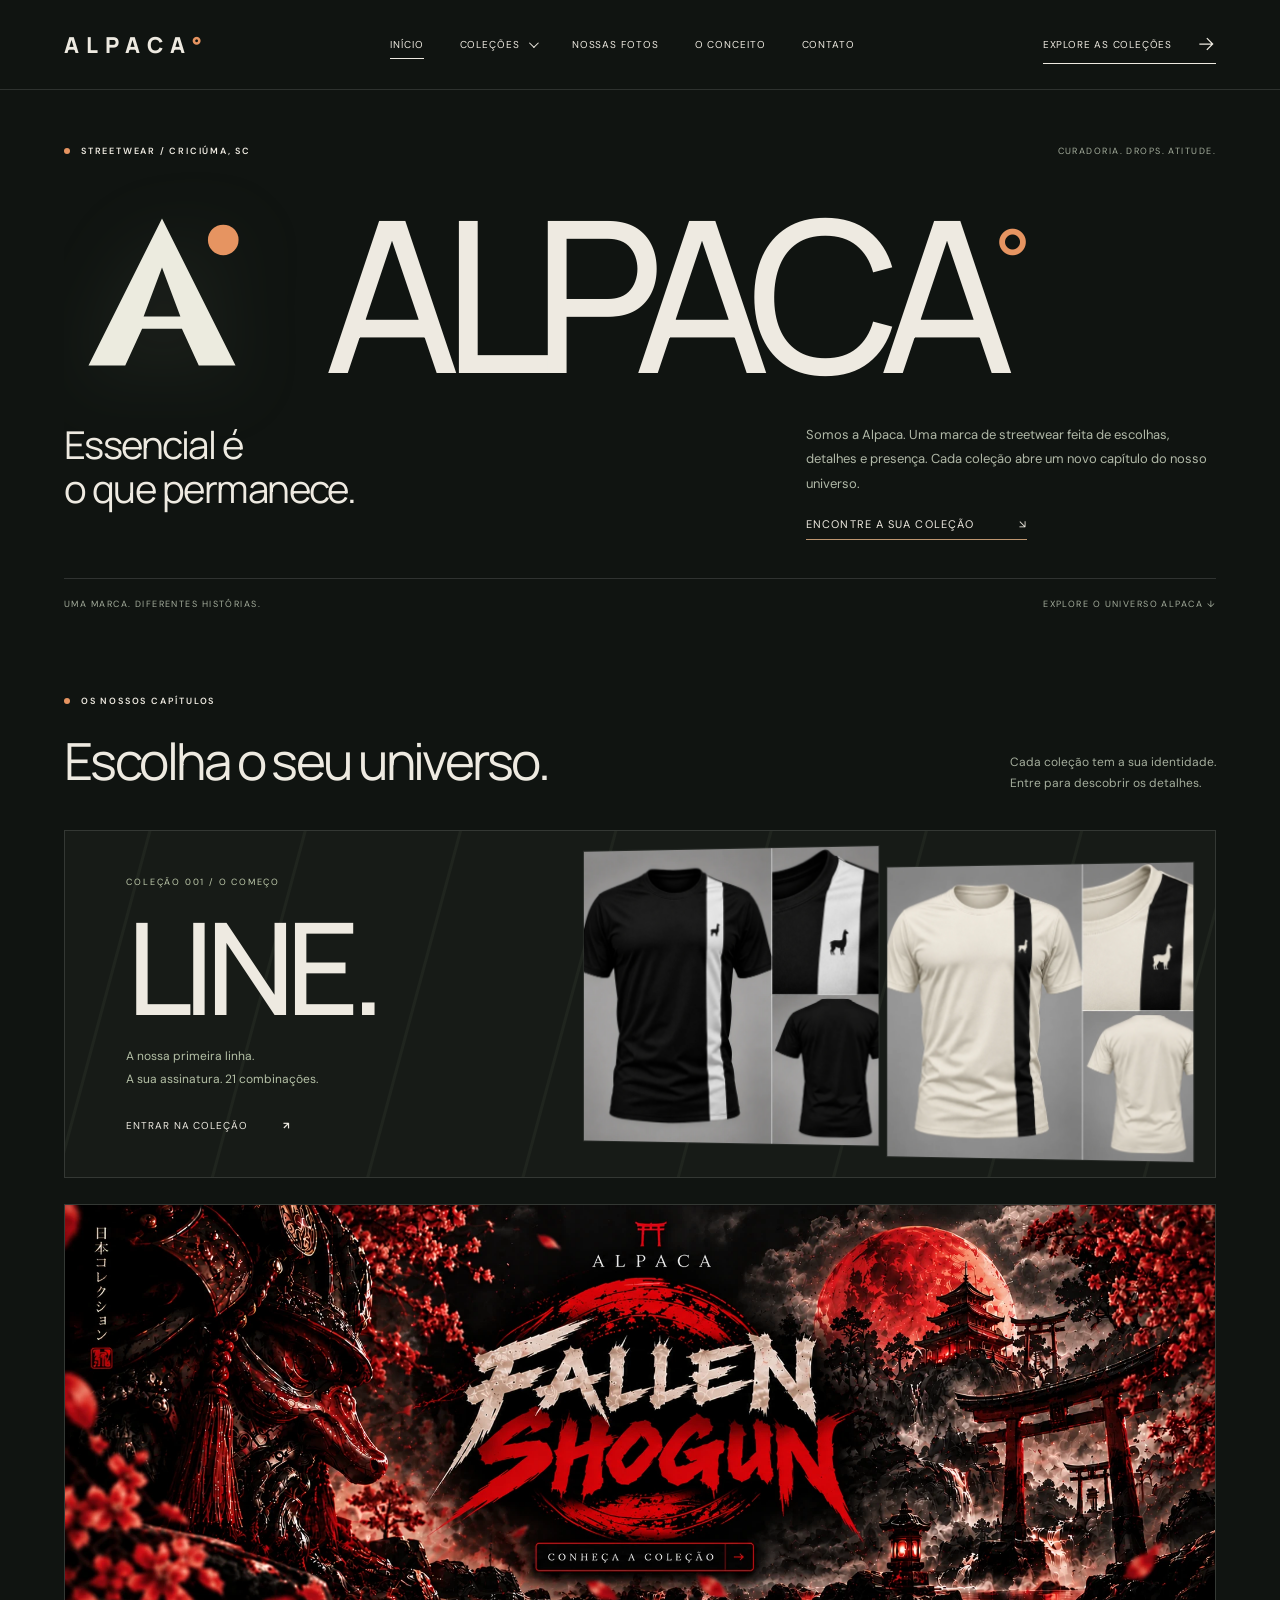
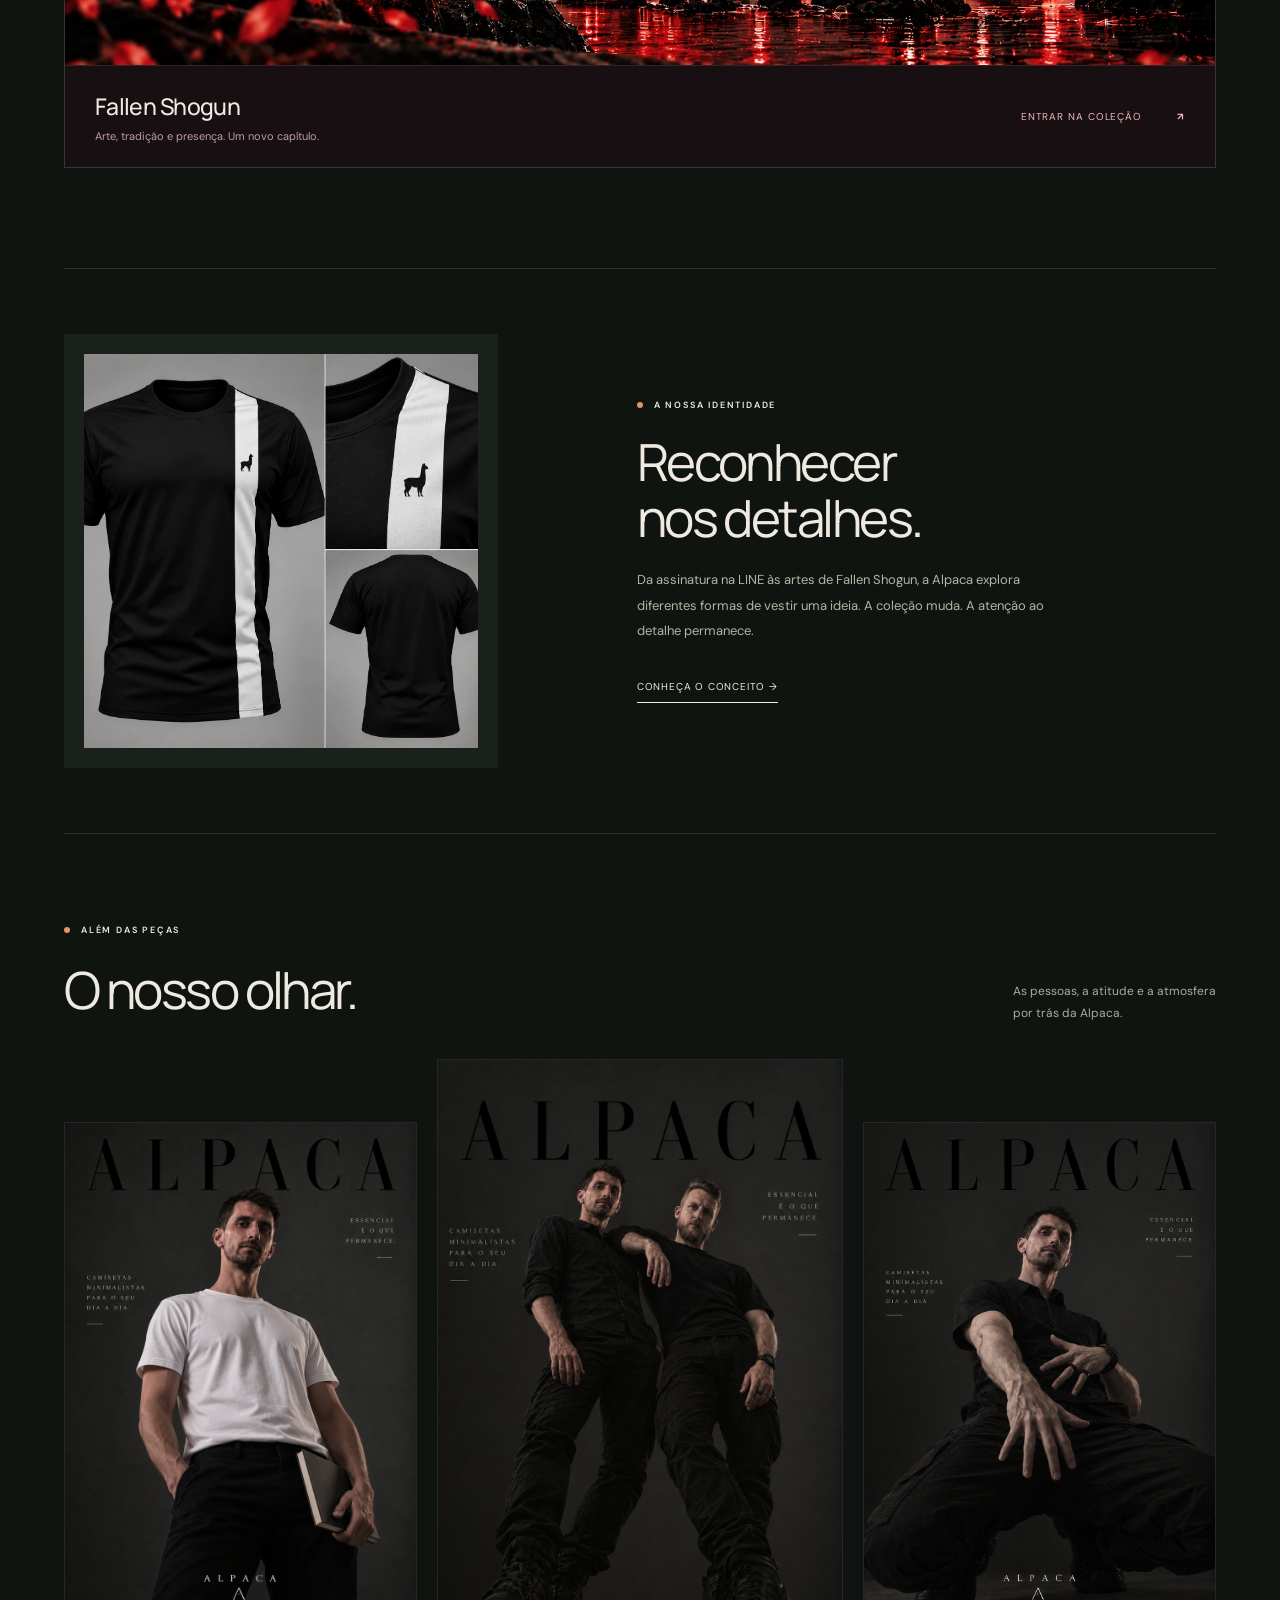
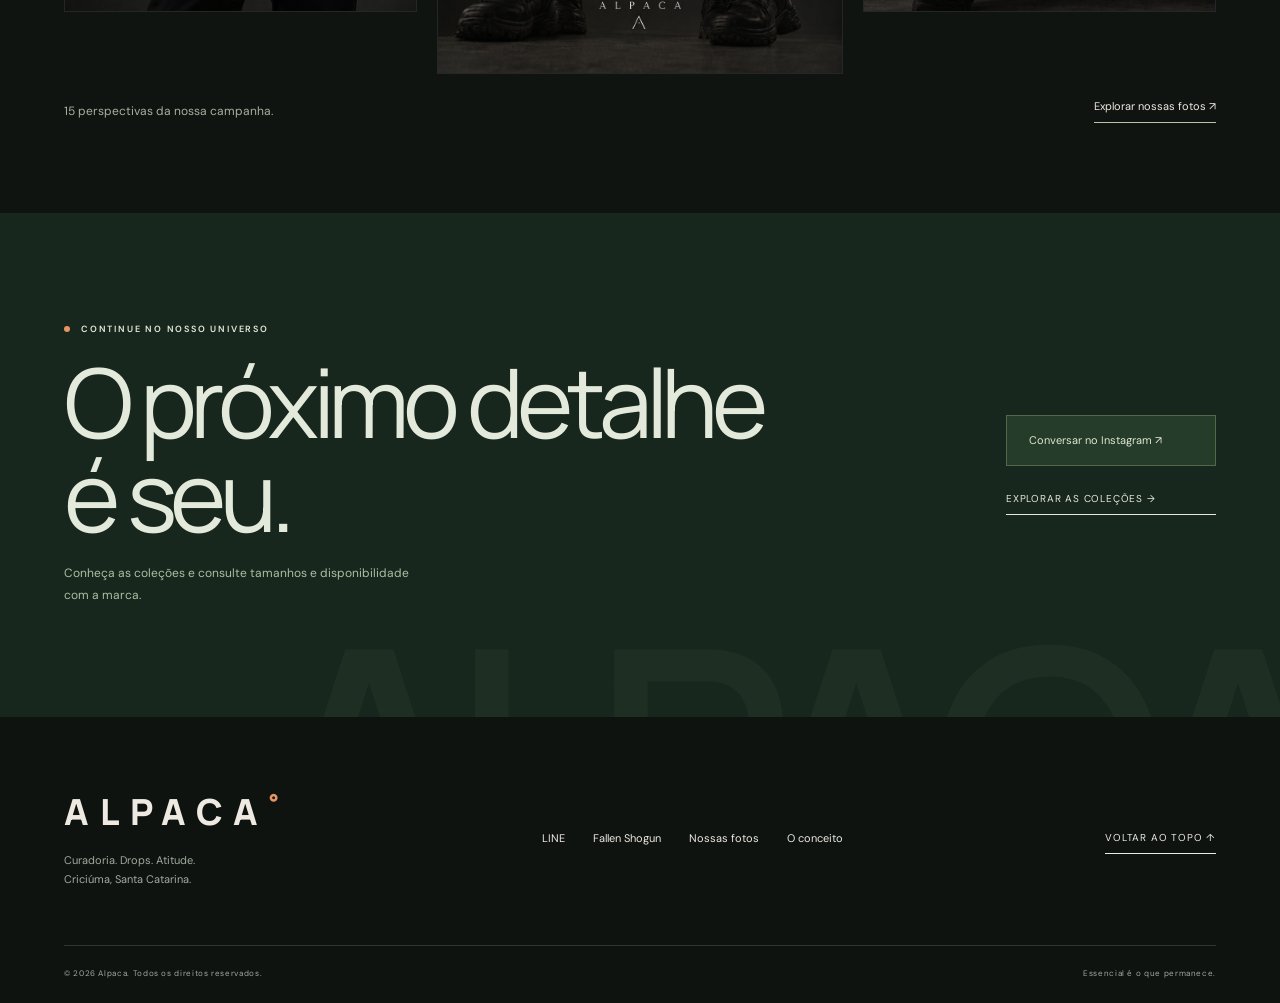
==== commit a00913c1: "Reorganiza inicio colecoes e fotos com entradas tematicas" ====
--- a/index.html
+++ b/index.html
@@ -3,1451 +3,73 @@
   <head>
     <meta charset="utf-8" />
     <meta name="viewport" content="width=device-width, initial-scale=1" />
-    <title>ALPACA° | LINE — Nosso primeiro lançamento</title>
-    <meta
-      name="description"
-      content="Conheça a Alpaca: streetwear, curadoria e essenciais com personalidade. Explore a seleção e a campanha da marca."
-    />
-    <meta name="theme-color" content="#101412" />
+    <title>ALPACA° | Coleções e identidade</title>
+    <meta name="description" content="Conheça a Alpaca. Explore as coleções LINE e Fallen Shogun, descubra o conceito da marca e veja as fotos da campanha." />
+    <meta name="theme-color" content="#101411" />
     <link rel="canonical" href="https://mateusrampi8-bot.github.io/alpaca/" />
     <link rel="icon" type="image/svg+xml" href="favicon.svg" />
     <link rel="apple-touch-icon" href="apple-touch-icon.png" />
     <meta property="og:type" content="website" />
     <meta property="og:locale" content="pt_BR" />
     <meta property="og:site_name" content="ALPACA" />
-    <meta
-      property="og:title"
-      content="ALPACA° | LINE — Nosso primeiro lançamento"
-    />
-    <meta
-      property="og:description"
-      content="Conheça a Alpaca: streetwear, curadoria e essenciais com personalidade. Explore a seleção e a campanha da marca."
-    />
-    <meta
-      property="og:url"
-      content="https://mateusrampi8-bot.github.io/alpaca/"
-    />
-    <meta
-      property="og:image"
-      content="https://mateusrampi8-bot.github.io/alpaca/og-cover.png"
-    />
+    <meta property="og:title" content="ALPACA° | Coleções e identidade" />
+    <meta property="og:description" content="Conheça a Alpaca. Explore as coleções LINE e Fallen Shogun, descubra o conceito da marca e veja as fotos da campanha." />
+    <meta property="og:url" content="https://mateusrampi8-bot.github.io/alpaca/" />
+    <meta property="og:image" content="https://mateusrampi8-bot.github.io/alpaca/og-cover.png" />
     <meta name="twitter:card" content="summary_large_image" />
     <link rel="preconnect" href="https://fonts.googleapis.com" />
     <link rel="preconnect" href="https://fonts.gstatic.com" crossorigin />
-    <link rel="stylesheet" href="assets/site.css?v=always-on" />
-    <link rel="stylesheet" href="assets/experience.css?v=always-on" />
-    <script src="assets/site.js?v=always-on" defer></script>
-    <script src="assets/experience.js?v=fallen-shogun" defer></script>
-    <link rel="stylesheet" href="assets/line.css?v=fundo-textura" />
-    <script src="assets/line.js?v=always-on" defer></script>
+    <link rel="stylesheet" href="assets/site.css?v=collections-2" />
+    <link rel="stylesheet" href="assets/experience.css?v=collections-2" />
+    <link rel="stylesheet" href="assets/home.css?v=collections-2" />
+    <link rel="stylesheet" href="assets/collections.css?v=collections-2" />
+    <script src="assets/site.js?v=collections-2" defer></script>
+    <script src="assets/experience.js?v=collections-2" defer></script>
   </head>
-  <body class="cinematic line-launch-home">
+  <body class="cinematic brand-home">
     <a class="skip" href="#conteudo">Pular para o conteúdo</a>
+
     <header class="site-header" id="top">
       <nav class="nav wrap" aria-label="Navegação principal">
-        <a class="logo" href="index.html" aria-label="Alpaca, início"
-          >ALPACA<span>°</span></a
-        >
+        <a class="logo" href="index.html" aria-label="Alpaca, início">ALPACA<span>°</span></a>
         <div class="nav-links" id="nav-links">
-          <a href="#line">LINE</a>
-          <a href="fallen-shogun.html">Fallen Shogun</a>
-          <a href="index.html#drops" aria-current="page">A seleção</a
-          ><a href="sobre.html">O conceito</a><a href="#lookbook">Lookbook</a
-          ><a href="#contato">Contato</a>
+          <a href="index.html" aria-current="page">Início</a>
+          <details class="collections-menu">
+            <summary>Coleções</summary>
+            <div class="collections-dropdown">
+              <a href="line.html" data-transition="line"><strong>LINE</strong><small>O primeiro capítulo / 21 combinações</small></a>
+              <a href="fallen-shogun.html" data-transition="shogun"><strong>FALLEN SHOGUN</strong><small>Arte, tradição e presença</small></a>
+            </div>
+          </details>
+          <a href="fotos.html">Nossas fotos</a>
+          <a href="sobre.html">O conceito</a>
+          <a href="#contato">Contato</a>
         </div>
-        <a class="nav-cta" href="index.html#drops"
-          >Explore a Alpaca
-          <svg viewBox="0 0 24 24" aria-hidden="true">
-            <path d="M4 12h15M13 5l7 7-7 7" /></svg></a
-        ><button
-          class="menu-toggle"
-          aria-label="Abrir menu"
-          aria-expanded="false"
-          aria-controls="nav-links"
-        >
-          <span></span><span></span>
-        </button>
+        <a class="nav-cta" href="index.html#colecoes">Explore as coleções <svg viewBox="0 0 24 24" aria-hidden="true"><path d="M4 12h15M13 5l7 7-7 7" /></svg></a>
+        <button class="menu-toggle" aria-label="Abrir menu" aria-expanded="false" aria-controls="nav-links"><span></span><span></span></button>
       </nav>
     </header>
     <main id="conteudo">
-      <section class="scene-story" aria-labelledby="hero-title">
-        <div class="scene-stage">
-          <div class="scene-atmosphere" aria-hidden="true">
-            <img src="img/campanha/alpaca-06-cartas.png" alt="" />
-          </div>
-          <div class="scene-wordmark" aria-hidden="true">ALPACA°</div>
-          <div class="scene-eyebrow eyebrow">
-            Primeiro lançamento / Alpaca LINE
-          </div>
-          <div class="scene-opening">
-            <h1 id="hero-title">LINE.<br /><em>O começo.</em></h1>
-            <p>
-              A LINE marca o primeiro lançamento da Alpaca. Uma coleção de
-              camisetas, 21 combinações e a nossa assinatura em cada escolha.
-            </p>
-            <a class="scene-link" href="#line"
-              >Conheça o lançamento
-              <svg viewBox="0 0 24 24" aria-hidden="true">
-                <path d="M4 12h15M13 5l7 7-7 7" /></svg
-            ></a>
-          </div>
-          <div
-            class="scene-visual"
-            aria-label="Retratos da campanha Alpaca na abertura 3D"
-          >
-            <div class="scene-echo scene-echo-left">
-              <img
-                src="img/campanha/alpaca-03.jpg"
-                alt=""
-                aria-hidden="true"
-                width="832"
-                height="1248"
-              />
-            </div>
-            <div class="scene-echo scene-echo-right">
-              <img
-                src="img/campanha/alpaca-09.jpg"
-                alt=""
-                aria-hidden="true"
-                width="832"
-                height="1248"
-              />
-            </div>
-            <div class="scene-object">
-              <div class="scene-face scene-front">
-                <img
-                  src="img/campanha/alpaca-10.jpg"
-                  alt="Dois modelos com camisetas pretas na campanha Alpaca"
-                  width="832"
-                  height="1248"
-                  fetchpriority="high"
-                />
-              </div>
-              <div class="scene-face scene-back">
-                <img
-                  src="img/campanha/alpaca-15-chapeu.png"
-                  alt="Modelo da campanha Alpaca com chapéu preto, camisa branca e casaco"
-                  width="832"
-                  height="1248"
-                />
-              </div>
-              <span class="scene-edge" aria-hidden="true"></span>
-            </div>
-            <span class="scene-orbit" aria-hidden="true"></span>
-          </div>
-          <div class="scene-ending" aria-hidden="true">
-            <span class="eyebrow">A forma muda. A essência fica.</span>
-            <h2>Presença<br />é <em>atitude.</em></h2>
-          </div>
-          <div class="scene-footer">
-            <span class="scene-scroll"
-              ><i aria-hidden="true"></i>Role para mudar a perspectiva</span
-            ><span class="scene-edition">ALPACA / PRIMEIRO LANÇAMENTO</span>
-            <div
-              class="scene-controls"
-              role="group"
-              aria-label="Perspectiva da campanha"
-            >
-              <button
-                type="button"
-                data-scene="0"
-                aria-label="Mostrar frente da campanha"
-                aria-pressed="true"
-              >
-                01</button
-              ><span>/</span
-              ><button
-                type="button"
-                data-scene="1"
-                aria-label="Mostrar verso da campanha"
-                aria-pressed="false"
-              >
-                02
-              </button>
-            </div>
-          </div>
-          <div class="scene-track" aria-hidden="true"><span></span></div>
-        </div>
+      <section class="brand-hero wrap" aria-labelledby="brand-title">
+        <div class="brand-topline"><div class="eyebrow">Streetwear / Criciúma, SC</div><span>Curadoria. Drops. Atitude.</span></div>
+        <div class="brand-heading"><div class="brand-symbol"><img src="assets/alpaca-symbol.svg" width="64" height="64" alt="Símbolo da Alpaca" /></div><h1 id="brand-title">ALPACA<sup>°</sup></h1></div>
+        <div class="brand-hero-bottom"><h2>Essencial é<br />o que permanece.</h2><div><p>Somos a Alpaca. Uma marca de streetwear feita de escolhas, detalhes e presença. Cada coleção abre um novo capítulo do nosso universo.</p><a href="#colecoes">Encontre a sua coleção <span aria-hidden="true">↘</span></a></div></div>
+        <div class="brand-hero-foot"><span>Uma marca. Diferentes histórias.</span><span>Explore o universo Alpaca ↓</span></div>
       </section>
-      <div class="ticker" aria-hidden="true">
-        <div class="ticker-track">
-          <span>Menos ruído. Mais presença. <i>✳</i></span
-          ><span>Curadoria com intenção <i>✳</i></span
-          ><span>Essencial é o que permanece <i>✳</i></span
-          ><span>Menos ruído. Mais presença. <i>✳</i></span
-          ><span>Curadoria com intenção <i>✳</i></span
-          ><span>Essencial é o que permanece <i>✳</i></span
-          ><span>Menos ruído. Mais presença. <i>✳</i></span
-          ><span>Curadoria com intenção <i>✳</i></span
-          ><span>Essencial é o que permanece <i>✳</i></span
-          ><span>Menos ruído. Mais presença. <i>✳</i></span
-          ><span>Curadoria com intenção <i>✳</i></span
-          ><span>Essencial é o que permanece <i>✳</i></span>
-        </div>
-      </div>
-      <section class="line-collection" id="line" aria-labelledby="line-title">
-        <div class="wrap">
-          <div class="line-heading reveal">
-            <div>
-              <div class="eyebrow">Lançamento 001 / Coleção Alpaca</div>
-              <h2 id="line-title">LINE.</h2>
-              <p class="line-launch-tagline">
-                A nossa primeira linha. A sua assinatura.
-              </p>
-            </div>
-            <p>
-              Apresentamos a LINE, o primeiro lançamento da Alpaca. Uma coleção
-              de camisetas com uma identidade visual própria: faixa vertical,
-              símbolo da marca e 21 combinações de cores.
-            </p>
-          </div>
-          <div class="line-origin reveal">
-            <div>
-              <span class="eyebrow">O primeiro capítulo</span>
-              <h3>O início de uma linha.<br />O começo da nossa história.</h3>
-            </div>
-            <div class="line-origin-copy">
-              <p>
-                A LINE inaugura os lançamentos da Alpaca. A ideia é direta:
-                transformar uma camiseta em uma assinatura visual reconhecível,
-                sem abrir mão de uma composição minimalista.
-              </p>
-              <p>
-                Uma base, diferentes contrastes. Do preto e branco aos tons mais
-                expressivos, são 21 combinações para escolher como você quer
-                vestir esse primeiro capítulo.
-              </p>
-            </div>
-          </div>
-          <div
-            class="line-design-notes reveal"
-            aria-label="Detalhes da coleção LINE"
-          >
-            <article>
-              <span>01 / O traço</span>
-              <h4>Faixa vertical.</h4>
-              <p>
-                O contraste percorre a frente da camiseta e define a identidade
-                da LINE. Uma linha que dá direção à composição.
-              </p>
-            </article>
-            <article>
-              <span>02 / A assinatura</span>
-              <h4>O símbolo Alpaca.</h4>
-              <p>
-                Integrado à faixa, o símbolo da marca aparece como um detalhe de
-                identidade. Nas costas, a proposta é visualmente limpa.
-              </p>
-            </article>
-            <article>
-              <span>03 / A escolha</span>
-              <h4>21 combinações.</h4>
-              <p>
-                Neutros, tons terrosos e cores marcantes. Explore as variações
-                abaixo e amplie cada imagem para comparar frente, costas e
-                detalhes.
-              </p>
-            </article>
-          </div>
-          <div class="line-launch-strip reveal">
-            <span>21 combinações de cores</span
-            ><span>O primeiro lançamento Alpaca</span
-            ><span>Explore o lançamento ↓</span>
-          </div>
-          <div class="line-teasers reveal">
-            <button
-              class="line-teaser"
-              type="button"
-              data-line-select="14"
-              aria-label="Explorar LINE Preto / Branco"
-            >
-              <img
-                src="img/line/line-15.webp"
-                alt="Camiseta LINE Preto / Branco"
-                width="1312"
-                height="1199"
-                loading="lazy"
-              /><span
-                ><b>Preto / Branco</b><span aria-hidden="true">↗</span></span
-              ></button
-            ><button
-              class="line-teaser"
-              type="button"
-              data-line-select="19"
-              aria-label="Explorar LINE Off-white / Preto"
-            >
-              <img
-                src="img/line/line-20.webp"
-                alt="Camiseta LINE Off-white / Preto"
-                width="1312"
-                height="1199"
-                loading="lazy"
-              /><span
-                ><b>Off-white / Preto</b><span aria-hidden="true">↗</span></span
-              ></button
-            ><button
-              class="line-teaser"
-              type="button"
-              data-line-select="20"
-              aria-label="Explorar LINE Marinho / Azul"
-            >
-              <img
-                src="img/line/line-21.webp"
-                alt="Camiseta LINE Marinho / Azul"
-                width="1312"
-                height="1199"
-                loading="lazy"
-              /><span
-                ><b>Marinho / Azul</b><span aria-hidden="true">↗</span></span
-              >
-            </button>
-          </div>
-          <div class="line-config-heading reveal">
-            <span class="eyebrow">Encontre a sua LINE</span>
-            <p>Explore as cores. Veja os detalhes. Escolha a sua assinatura.</p>
-          </div>
-          <div class="line-showcase" id="line-options">
-            <div class="reveal">
-              <button
-                class="line-stage"
-                type="button"
-                data-line-open
-                aria-label="Ampliar camiseta LINE: Preto / Rosa"
-              >
-                <img
-                  src="img/line/line-01.webp"
-                  alt="Camiseta LINE Preto / Rosa: frente, costas e detalhe da faixa vertical"
-                  width="1312"
-                  height="1199"
-                  loading="lazy"
-                /><span class="line-zoom" aria-hidden="true"
-                  >Explorar em detalhe ↗</span
-                >
-              </button>
-              <div class="line-caption">
-                <span>Frente / Costas / Detalhe</span
-                ><span class="line-counter">01 / 21</span>
-              </div>
-            </div>
-            <div class="line-details reveal">
-              <div class="eyebrow">Identidade em uma linha</div>
-              <h3>Uma linha.<br />Muitas versões de você.</h3>
-              <p>
-                Faixa vertical, contraste de cores e o símbolo Alpaca. Explore a
-                coleção e encontre a combinação que tem a sua cara.
-              </p>
-              <div class="line-picker">
-                <div class="line-picker-label" id="line-picker-label">
-                  Escolha sua combinação
-                </div>
-                <p id="line-color" role="status" aria-live="polite">
-                  Preto / Rosa
-                </p>
-                <div
-                  class="line-swatches"
-                  role="radiogroup"
-                  aria-labelledby="line-picker-label"
-                >
-                  <button
-                    class="line-swatch"
-                    type="button"
-                    role="radio"
-                    aria-checked="true"
-                    aria-label="Preto / Rosa"
-                    tabindex="0"
-                    title="Preto / Rosa"
-                    data-line-choice="0"
-                    data-color="Preto / Rosa"
-                    style="--tone: #171717; --stripe: #d995ab"
-                  >
-                    <span aria-hidden="true"></span></button
-                  ><button
-                    class="line-swatch"
-                    type="button"
-                    role="radio"
-                    aria-checked="false"
-                    aria-label="Cinza / Preto"
-                    tabindex="-1"
-                    title="Cinza / Preto"
-                    data-line-choice="1"
-                    data-color="Cinza / Preto"
-                    style="--tone: #aeb0ad; --stripe: #202120"
-                  >
-                    <span aria-hidden="true"></span></button
-                  ><button
-                    class="line-swatch"
-                    type="button"
-                    role="radio"
-                    aria-checked="false"
-                    aria-label="Bordô / Ocre"
-                    tabindex="-1"
-                    title="Bordô / Ocre"
-                    data-line-choice="2"
-                    data-color="Bordô / Ocre"
-                    style="--tone: #67272e; --stripe: #c2a163"
-                  >
-                    <span aria-hidden="true"></span></button
-                  ><button
-                    class="line-swatch"
-                    type="button"
-                    role="radio"
-                    aria-checked="false"
-                    aria-label="Petróleo / Turquesa"
-                    tabindex="-1"
-                    title="Petróleo / Turquesa"
-                    data-line-choice="3"
-                    data-color="Petróleo / Turquesa"
-                    style="--tone: #073b45; --stripe: #58b1bb"
-                  >
-                    <span aria-hidden="true"></span></button
-                  ><button
-                    class="line-swatch"
-                    type="button"
-                    role="radio"
-                    aria-checked="false"
-                    aria-label="Areia / Marrom"
-                    tabindex="-1"
-                    title="Areia / Marrom"
-                    data-line-choice="4"
-                    data-color="Areia / Marrom"
-                    style="--tone: #d9cdb3; --stripe: #76523d"
-                  >
-                    <span aria-hidden="true"></span></button
-                  ><button
-                    class="line-swatch"
-                    type="button"
-                    role="radio"
-                    aria-checked="false"
-                    aria-label="Marinho / Azul claro"
-                    tabindex="-1"
-                    title="Marinho / Azul claro"
-                    data-line-choice="5"
-                    data-color="Marinho / Azul claro"
-                    style="--tone: #142f43; --stripe: #90c3d6"
-                  >
-                    <span aria-hidden="true"></span></button
-                  ><button
-                    class="line-swatch"
-                    type="button"
-                    role="radio"
-                    aria-checked="false"
-                    aria-label="Terracota / Areia"
-                    tabindex="-1"
-                    title="Terracota / Areia"
-                    data-line-choice="6"
-                    data-color="Terracota / Areia"
-                    style="--tone: #a84c2e; --stripe: #d7c496"
-                  >
-                    <span aria-hidden="true"></span></button
-                  ><button
-                    class="line-swatch"
-                    type="button"
-                    role="radio"
-                    aria-checked="false"
-                    aria-label="Grafite / Ocre"
-                    tabindex="-1"
-                    title="Grafite / Ocre"
-                    data-line-choice="7"
-                    data-color="Grafite / Ocre"
-                    style="--tone: #282b2a; --stripe: #d1ae62"
-                  >
-                    <span aria-hidden="true"></span></button
-                  ><button
-                    class="line-swatch"
-                    type="button"
-                    role="radio"
-                    aria-checked="false"
-                    aria-label="Off-white / Marinho"
-                    tabindex="-1"
-                    title="Off-white / Marinho"
-                    data-line-choice="8"
-                    data-color="Off-white / Marinho"
-                    style="--tone: #e4dfce; --stripe: #22394f"
-                  >
-                    <span aria-hidden="true"></span></button
-                  ><button
-                    class="line-swatch"
-                    type="button"
-                    role="radio"
-                    aria-checked="false"
-                    aria-label="Preto / Vermelho"
-                    tabindex="-1"
-                    title="Preto / Vermelho"
-                    data-line-choice="9"
-                    data-color="Preto / Vermelho"
-                    style="--tone: #181a19; --stripe: #b9504b"
-                  >
-                    <span aria-hidden="true"></span></button
-                  ><button
-                    class="line-swatch"
-                    type="button"
-                    role="radio"
-                    aria-checked="false"
-                    aria-label="Areia / Telha"
-                    tabindex="-1"
-                    title="Areia / Telha"
-                    data-line-choice="10"
-                    data-color="Areia / Telha"
-                    style="--tone: #ddd0b8; --stripe: #ab684a"
-                  >
-                    <span aria-hidden="true"></span></button
-                  ><button
-                    class="line-swatch"
-                    type="button"
-                    role="radio"
-                    aria-checked="false"
-                    aria-label="Azul acinzentado / Branco"
-                    tabindex="-1"
-                    title="Azul acinzentado / Branco"
-                    data-line-choice="11"
-                    data-color="Azul acinzentado / Branco"
-                    style="--tone: #687b8b; --stripe: #e7e4d9"
-                  >
-                    <span aria-hidden="true"></span></button
-                  ><button
-                    class="line-swatch"
-                    type="button"
-                    role="radio"
-                    aria-checked="false"
-                    aria-label="Chumbo / Sálvia"
-                    tabindex="-1"
-                    title="Chumbo / Sálvia"
-                    data-line-choice="12"
-                    data-color="Chumbo / Sálvia"
-                    style="--tone: #303d3f; --stripe: #b9c9b4"
-                  >
-                    <span aria-hidden="true"></span></button
-                  ><button
-                    class="line-swatch"
-                    type="button"
-                    role="radio"
-                    aria-checked="false"
-                    aria-label="Oliva / Ocre"
-                    tabindex="-1"
-                    title="Oliva / Ocre"
-                    data-line-choice="13"
-                    data-color="Oliva / Ocre"
-                    style="--tone: #3e4528; --stripe: #c6ac65"
-                  >
-                    <span aria-hidden="true"></span></button
-                  ><button
-                    class="line-swatch"
-                    type="button"
-                    role="radio"
-                    aria-checked="false"
-                    aria-label="Preto / Branco"
-                    tabindex="-1"
-                    title="Preto / Branco"
-                    data-line-choice="14"
-                    data-color="Preto / Branco"
-                    style="--tone: #151616; --stripe: #e6e6dd"
-                  >
-                    <span aria-hidden="true"></span></button
-                  ><button
-                    class="line-swatch"
-                    type="button"
-                    role="radio"
-                    aria-checked="false"
-                    aria-label="Roxo / Lilás"
-                    tabindex="-1"
-                    title="Roxo / Lilás"
-                    data-line-choice="15"
-                    data-color="Roxo / Lilás"
-                    style="--tone: #462369; --stripe: #b0a1d1"
-                  >
-                    <span aria-hidden="true"></span></button
-                  ><button
-                    class="line-swatch"
-                    type="button"
-                    role="radio"
-                    aria-checked="false"
-                    aria-label="Rosa / Vinho"
-                    tabindex="-1"
-                    title="Rosa / Vinho"
-                    data-line-choice="16"
-                    data-color="Rosa / Vinho"
-                    style="--tone: #c69c9f; --stripe: #85425b"
-                  >
-                    <span aria-hidden="true"></span></button
-                  ><button
-                    class="line-swatch"
-                    type="button"
-                    role="radio"
-                    aria-checked="false"
-                    aria-label="Azul claro / Branco"
-                    tabindex="-1"
-                    title="Azul claro / Branco"
-                    data-line-choice="17"
-                    data-color="Azul claro / Branco"
-                    style="--tone: #8eb6d0; --stripe: #eee7d6"
-                  >
-                    <span aria-hidden="true"></span></button
-                  ><button
-                    class="line-swatch"
-                    type="button"
-                    role="radio"
-                    aria-checked="false"
-                    aria-label="Vermelho / Areia"
-                    tabindex="-1"
-                    title="Vermelho / Areia"
-                    data-line-choice="18"
-                    data-color="Vermelho / Areia"
-                    style="--tone: #901a23; --stripe: #deceae"
-                  >
-                    <span aria-hidden="true"></span></button
-                  ><button
-                    class="line-swatch"
-                    type="button"
-                    role="radio"
-                    aria-checked="false"
-                    aria-label="Off-white / Preto"
-                    tabindex="-1"
-                    title="Off-white / Preto"
-                    data-line-choice="19"
-                    data-color="Off-white / Preto"
-                    style="--tone: #e4dfce; --stripe: #222624"
-                  >
-                    <span aria-hidden="true"></span></button
-                  ><button
-                    class="line-swatch"
-                    type="button"
-                    role="radio"
-                    aria-checked="false"
-                    aria-label="Marinho / Azul"
-                    tabindex="-1"
-                    title="Marinho / Azul"
-                    data-line-choice="20"
-                    data-color="Marinho / Azul"
-                    style="--tone: #182d48; --stripe: #458fc5"
-                  >
-                    <span aria-hidden="true"></span>
-                  </button>
-                </div>
-              </div>
-              <a class="button" href="#contato"
-                >Acompanhar o lançamento <span aria-hidden="true">↗</span></a
-              >
-              <p class="line-fine">
-                Consulte tamanhos e disponibilidade nos canais da marca.
-              </p>
-            </div>
-          </div>
-          <button
-            class="line-preview-source"
-            hidden
-            type="button"
-            data-preview="img/line/line-01.webp"
-            data-title="LINE · Preto / Rosa"
-            data-description="Faixa vertical e símbolo Alpaca. Coleção LINE. Consulte tamanhos e disponibilidade nos canais da marca."
-            data-group="line"
-            aria-label="Ampliar LINE Preto / Rosa"
-          >
-            <img
-              alt="Camiseta LINE Preto / Rosa: frente, costas e detalhe da faixa vertical"
-            /></button
-          ><button
-            class="line-preview-source"
-            hidden
-            type="button"
-            data-preview="img/line/line-02.webp"
-            data-title="LINE · Cinza / Preto"
-            data-description="Faixa vertical e símbolo Alpaca. Coleção LINE. Consulte tamanhos e disponibilidade nos canais da marca."
-            data-group="line"
-            aria-label="Ampliar LINE Cinza / Preto"
-          >
-            <img
-              alt="Camiseta LINE Cinza / Preto: frente, costas e detalhe da faixa vertical"
-            /></button
-          ><button
-            class="line-preview-source"
-            hidden
-            type="button"
-            data-preview="img/line/line-03.webp"
-            data-title="LINE · Bordô / Ocre"
-            data-description="Faixa vertical e símbolo Alpaca. Coleção LINE. Consulte tamanhos e disponibilidade nos canais da marca."
-            data-group="line"
-            aria-label="Ampliar LINE Bordô / Ocre"
-          >
-            <img
-              alt="Camiseta LINE Bordô / Ocre: frente, costas e detalhe da faixa vertical"
-            /></button
-          ><button
-            class="line-preview-source"
-            hidden
-            type="button"
-            data-preview="img/line/line-04.webp"
-            data-title="LINE · Petróleo / Turquesa"
-            data-description="Faixa vertical e símbolo Alpaca. Coleção LINE. Consulte tamanhos e disponibilidade nos canais da marca."
-            data-group="line"
-            aria-label="Ampliar LINE Petróleo / Turquesa"
-          >
-            <img
-              alt="Camiseta LINE Petróleo / Turquesa: frente, costas e detalhe da faixa vertical"
-            /></button
-          ><button
-            class="line-preview-source"
-            hidden
-            type="button"
-            data-preview="img/line/line-05.webp"
-            data-title="LINE · Areia / Marrom"
-            data-description="Faixa vertical e símbolo Alpaca. Coleção LINE. Consulte tamanhos e disponibilidade nos canais da marca."
-            data-group="line"
-            aria-label="Ampliar LINE Areia / Marrom"
-          >
-            <img
-              alt="Camiseta LINE Areia / Marrom: frente, costas e detalhe da faixa vertical"
-            /></button
-          ><button
-            class="line-preview-source"
-            hidden
-            type="button"
-            data-preview="img/line/line-06.webp"
-            data-title="LINE · Marinho / Azul claro"
-            data-description="Faixa vertical e símbolo Alpaca. Coleção LINE. Consulte tamanhos e disponibilidade nos canais da marca."
-            data-group="line"
-            aria-label="Ampliar LINE Marinho / Azul claro"
-          >
-            <img
-              alt="Camiseta LINE Marinho / Azul claro: frente, costas e detalhe da faixa vertical"
-            /></button
-          ><button
-            class="line-preview-source"
-            hidden
-            type="button"
-            data-preview="img/line/line-07.webp"
-            data-title="LINE · Terracota / Areia"
-            data-description="Faixa vertical e símbolo Alpaca. Coleção LINE. Consulte tamanhos e disponibilidade nos canais da marca."
-            data-group="line"
-            aria-label="Ampliar LINE Terracota / Areia"
-          >
-            <img
-              alt="Camiseta LINE Terracota / Areia: frente, costas e detalhe da faixa vertical"
-            /></button
-          ><button
-            class="line-preview-source"
-            hidden
-            type="button"
-            data-preview="img/line/line-08.webp"
-            data-title="LINE · Grafite / Ocre"
-            data-description="Faixa vertical e símbolo Alpaca. Coleção LINE. Consulte tamanhos e disponibilidade nos canais da marca."
-            data-group="line"
-            aria-label="Ampliar LINE Grafite / Ocre"
-          >
-            <img
-              alt="Camiseta LINE Grafite / Ocre: frente, costas e detalhe da faixa vertical"
-            /></button
-          ><button
-            class="line-preview-source"
-            hidden
-            type="button"
-            data-preview="img/line/line-09.webp"
-            data-title="LINE · Off-white / Marinho"
-            data-description="Faixa vertical e símbolo Alpaca. Coleção LINE. Consulte tamanhos e disponibilidade nos canais da marca."
-            data-group="line"
-            aria-label="Ampliar LINE Off-white / Marinho"
-          >
-            <img
-              alt="Camiseta LINE Off-white / Marinho: frente, costas e detalhe da faixa vertical"
-            /></button
-          ><button
-            class="line-preview-source"
-            hidden
-            type="button"
-            data-preview="img/line/line-10.webp"
-            data-title="LINE · Preto / Vermelho"
-            data-description="Faixa vertical e símbolo Alpaca. Coleção LINE. Consulte tamanhos e disponibilidade nos canais da marca."
-            data-group="line"
-            aria-label="Ampliar LINE Preto / Vermelho"
-          >
-            <img
-              alt="Camiseta LINE Preto / Vermelho: frente, costas e detalhe da faixa vertical"
-            /></button
-          ><button
-            class="line-preview-source"
-            hidden
-            type="button"
-            data-preview="img/line/line-11.webp"
-            data-title="LINE · Areia / Telha"
-            data-description="Faixa vertical e símbolo Alpaca. Coleção LINE. Consulte tamanhos e disponibilidade nos canais da marca."
-            data-group="line"
-            aria-label="Ampliar LINE Areia / Telha"
-          >
-            <img
-              alt="Camiseta LINE Areia / Telha: frente, costas e detalhe da faixa vertical"
-            /></button
-          ><button
-            class="line-preview-source"
-            hidden
-            type="button"
-            data-preview="img/line/line-12.webp"
-            data-title="LINE · Azul acinzentado / Branco"
-            data-description="Faixa vertical e símbolo Alpaca. Coleção LINE. Consulte tamanhos e disponibilidade nos canais da marca."
-            data-group="line"
-            aria-label="Ampliar LINE Azul acinzentado / Branco"
-          >
-            <img
-              alt="Camiseta LINE Azul acinzentado / Branco: frente, costas e detalhe da faixa vertical"
-            /></button
-          ><button
-            class="line-preview-source"
-            hidden
-            type="button"
-            data-preview="img/line/line-13.webp"
-            data-title="LINE · Chumbo / Sálvia"
-            data-description="Faixa vertical e símbolo Alpaca. Coleção LINE. Consulte tamanhos e disponibilidade nos canais da marca."
-            data-group="line"
-            aria-label="Ampliar LINE Chumbo / Sálvia"
-          >
-            <img
-              alt="Camiseta LINE Chumbo / Sálvia: frente, costas e detalhe da faixa vertical"
-            /></button
-          ><button
-            class="line-preview-source"
-            hidden
-            type="button"
-            data-preview="img/line/line-14.webp"
-            data-title="LINE · Oliva / Ocre"
-            data-description="Faixa vertical e símbolo Alpaca. Coleção LINE. Consulte tamanhos e disponibilidade nos canais da marca."
-            data-group="line"
-            aria-label="Ampliar LINE Oliva / Ocre"
-          >
-            <img
-              alt="Camiseta LINE Oliva / Ocre: frente, costas e detalhe da faixa vertical"
-            /></button
-          ><button
-            class="line-preview-source"
-            hidden
-            type="button"
-            data-preview="img/line/line-15.webp"
-            data-title="LINE · Preto / Branco"
-            data-description="Faixa vertical e símbolo Alpaca. Coleção LINE. Consulte tamanhos e disponibilidade nos canais da marca."
-            data-group="line"
-            aria-label="Ampliar LINE Preto / Branco"
-          >
-            <img
-              alt="Camiseta LINE Preto / Branco: frente, costas e detalhe da faixa vertical"
-            /></button
-          ><button
-            class="line-preview-source"
-            hidden
-            type="button"
-            data-preview="img/line/line-16.webp"
-            data-title="LINE · Roxo / Lilás"
-            data-description="Faixa vertical e símbolo Alpaca. Coleção LINE. Consulte tamanhos e disponibilidade nos canais da marca."
-            data-group="line"
-            aria-label="Ampliar LINE Roxo / Lilás"
-          >
-            <img
-              alt="Camiseta LINE Roxo / Lilás: frente, costas e detalhe da faixa vertical"
-            /></button
-          ><button
-            class="line-preview-source"
-            hidden
-            type="button"
-            data-preview="img/line/line-17.webp"
-            data-title="LINE · Rosa / Vinho"
-            data-description="Faixa vertical e símbolo Alpaca. Coleção LINE. Consulte tamanhos e disponibilidade nos canais da marca."
-            data-group="line"
-            aria-label="Ampliar LINE Rosa / Vinho"
-          >
-            <img
-              alt="Camiseta LINE Rosa / Vinho: frente, costas e detalhe da faixa vertical"
-            /></button
-          ><button
-            class="line-preview-source"
-            hidden
-            type="button"
-            data-preview="img/line/line-18.webp"
-            data-title="LINE · Azul claro / Branco"
-            data-description="Faixa vertical e símbolo Alpaca. Coleção LINE. Consulte tamanhos e disponibilidade nos canais da marca."
-            data-group="line"
-            aria-label="Ampliar LINE Azul claro / Branco"
-          >
-            <img
-              alt="Camiseta LINE Azul claro / Branco: frente, costas e detalhe da faixa vertical"
-            /></button
-          ><button
-            class="line-preview-source"
-            hidden
-            type="button"
-            data-preview="img/line/line-19.webp"
-            data-title="LINE · Vermelho / Areia"
-            data-description="Faixa vertical e símbolo Alpaca. Coleção LINE. Consulte tamanhos e disponibilidade nos canais da marca."
-            data-group="line"
-            aria-label="Ampliar LINE Vermelho / Areia"
-          >
-            <img
-              alt="Camiseta LINE Vermelho / Areia: frente, costas e detalhe da faixa vertical"
-            /></button
-          ><button
-            class="line-preview-source"
-            hidden
-            type="button"
-            data-preview="img/line/line-20.webp"
-            data-title="LINE · Off-white / Preto"
-            data-description="Faixa vertical e símbolo Alpaca. Coleção LINE. Consulte tamanhos e disponibilidade nos canais da marca."
-            data-group="line"
-            aria-label="Ampliar LINE Off-white / Preto"
-          >
-            <img
-              alt="Camiseta LINE Off-white / Preto: frente, costas e detalhe da faixa vertical"
-            /></button
-          ><button
-            class="line-preview-source"
-            hidden
-            type="button"
-            data-preview="img/line/line-21.webp"
-            data-title="LINE · Marinho / Azul"
-            data-description="Faixa vertical e símbolo Alpaca. Coleção LINE. Consulte tamanhos e disponibilidade nos canais da marca."
-            data-group="line"
-            aria-label="Ampliar LINE Marinho / Azul"
-          >
-            <img
-              alt="Camiseta LINE Marinho / Azul: frente, costas e detalhe da faixa vertical"
-            />
-          </button>
-        </div>
+      <section class="home-collections wrap" id="colecoes" aria-labelledby="collections-title">
+        <span id="drops"></span><span id="line"></span>
+        <div class="home-section-heading reveal"><div><div class="eyebrow">Os nossos capítulos</div><h2 id="collections-title">Escolha o seu universo.</h2></div><p>Cada coleção tem a sua identidade.<br />Entre para descobrir os detalhes.</p></div>
+        <a class="collection-banner line-banner reveal" href="line.html" data-transition="line" aria-label="Entrar na coleção LINE">
+          <div class="line-banner-copy"><small>Coleção 001 / O começo</small><h3>LINE.</h3><p>A nossa primeira linha.<br />A sua assinatura. 21 combinações.</p><span>Entrar na coleção <b aria-hidden="true">↗</b></span></div>
+          <div class="line-banner-art"><img src="img/line/line-15.webp" width="1312" height="1199" alt="Camiseta LINE preta com faixa branca e símbolo Alpaca" fetchpriority="high" /><img src="img/line/line-20.webp" width="1312" height="1199" alt="Camiseta LINE marfim com faixa preta" /></div>
+        </a>
+        <a class="collection-banner reveal" href="fallen-shogun.html" data-transition="shogun" aria-label="Entrar na coleção Fallen Shogun"><div class="shogun-home-art"><img src="img/fallen-shogun/banner.webp" width="1983" height="793" alt="Banner Fallen Shogun com samurai, lua vermelha e sakura" loading="lazy" /></div><div class="collection-banner-caption"><div><h3>Fallen Shogun</h3><small>Arte, tradição e presença. Um novo capítulo.</small></div><span>Entrar na coleção <b aria-hidden="true">↗</b></span></div></a>
       </section>
-      <section class="section wrap" id="drops">
-        <div class="section-heading reveal">
-          <div>
-            <div class="eyebrow">Seleção Alpaca / 002</div>
-            <h2>Escolhido a dedo.<br />Feito para vestir.</h2>
-          </div>
-          <p>
-            Explore as peças da nossa curadoria. Simplicidade na composição,
-            personalidade no detalhe.
-          </p>
-        </div>
-        <div class="filters" role="group" aria-label="Filtrar a seleção">
-          <button class="filter" data-filter="all" aria-pressed="true">
-            Todas as peças</button
-          ><button class="filter" data-filter="tees" aria-pressed="false">
-            Camisetas</button
-          ><button class="filter" data-filter="shorts" aria-pressed="false">
-            Shorts</button
-          ><button class="filter" data-filter="sport" aria-pressed="false">
-            Sport
-          </button>
-        </div>
-        <div class="product-grid">
-          <article class="product reveal" data-category="tees">
-            <button
-              class="product-image"
-              data-preview="img/produtos/tee-jacare.jpg"
-              data-title="Tee preta · Jacaré"
-              data-description="Malha escura e bordado discreto. Um essencial da curadoria. Consulte tamanhos e disponibilidade nos canais da marca."
-              data-group="products"
-              aria-label="Ver detalhes: Tee preta · Jacaré"
-            >
-              <img
-                src="img/produtos/tee-jacare.jpg"
-                alt="Camiseta preta com bordado de jacaré"
-                width="832"
-                height="1248"
-                loading="lazy"
-              /><span class="product-number">SELEÇÃO / 01</span
-              ><span class="image-plus" aria-hidden="true">+</span>
-            </button>
-            <div class="product-meta">
-              <h3>Tee preta · Jacaré</h3>
-              <span aria-hidden="true">↗</span>
-            </div>
-            <p>Malha escura e bordado discreto. Um essencial da curadoria.</p>
-          </article>
-          <article class="product reveal" data-category="tees">
-            <button
-              class="product-image"
-              data-preview="img/produtos/tee-listra.jpg"
-              data-title="Tee off-white · Listra"
-              data-description="Tons claros, detalhe na manga e presença sem excesso. Consulte tamanhos e disponibilidade nos canais da marca."
-              data-group="products"
-              aria-label="Ver detalhes: Tee off-white · Listra"
-            >
-              <img
-                src="img/produtos/tee-listra.jpg"
-                alt="Camiseta off-white com detalhe de listra"
-                width="832"
-                height="1248"
-                loading="lazy"
-              /><span class="product-number">SELEÇÃO / 02</span
-              ><span class="image-plus" aria-hidden="true">+</span>
-            </button>
-            <div class="product-meta">
-              <h3>Tee off-white · Listra</h3>
-              <span aria-hidden="true">↗</span>
-            </div>
-            <p>Tons claros, detalhe na manga e presença sem excesso.</p>
-          </article>
-          <article class="product reveal" data-category="shorts">
-            <button
-              class="product-image"
-              data-preview="img/produtos/shorts-sarja.jpg"
-              data-title="Shorts sarja preto"
-              data-description="Uma base versátil para acompanhar o seu ritmo. Consulte tamanhos e disponibilidade nos canais da marca."
-              data-group="products"
-              aria-label="Ver detalhes: Shorts sarja preto"
-            >
-              <img
-                src="img/produtos/shorts-sarja.jpg"
-                alt="Shorts de sarja preto da seleção Alpaca"
-                width="832"
-                height="1248"
-                loading="lazy"
-              /><span class="product-number">SELEÇÃO / 03</span
-              ><span class="image-plus" aria-hidden="true">+</span>
-            </button>
-            <div class="product-meta">
-              <h3>Shorts sarja preto</h3>
-              <span aria-hidden="true">↗</span>
-            </div>
-            <p>Uma base versátil para acompanhar o seu ritmo.</p>
-          </article>
-          <article class="product reveal" data-category="sport">
-            <button
-              class="product-image"
-              data-preview="img/produtos/kit-sport.jpg"
-              data-title="Kit sport"
-              data-description="O lado esportivo da nossa seleção de streetwear. Consulte tamanhos e disponibilidade nos canais da marca."
-              data-group="products"
-              aria-label="Ver detalhes: Kit sport"
-            >
-              <img
-                src="img/produtos/kit-sport.jpg"
-                alt="Conjunto esportivo da curadoria Alpaca"
-                width="832"
-                height="1248"
-                loading="lazy"
-              /><span class="product-number">SELEÇÃO / 04</span
-              ><span class="image-plus" aria-hidden="true">+</span>
-            </button>
-            <div class="product-meta">
-              <h3>Kit sport</h3>
-              <span aria-hidden="true">↗</span>
-            </div>
-            <p>O lado esportivo da nossa seleção de streetwear.</p>
-          </article>
-        </div>
-        <div class="collection-note">
-          <span id="filter-result" role="status" aria-live="polite"
-            >04 peças na seleção</span
-          ><span>Consulte tamanhos e disponibilidade nos canais da marca.</span>
-        </div>
-      </section>
-      <section class="manifesto" id="manifesto">
-        <div class="wrap manifesto-inner">
-          <div class="eyebrow reveal">O nosso manifesto</div>
-          <div>
-            <h2 class="reveal">
-              A <em>Alpaca</em> é uma casa de conceito em streetwear.
-            </h2>
-            <div class="manifesto-text reveal">
-              <p>
-                Selecionamos, testamos e vestimos. Cada drop é uma coleção
-                fechada: poucas peças, curadoria grande, zero estoque parado.
-              </p>
-              <a class="text-link" href="sobre.html#conceito"
-                >Conheça o conceito
-                <svg viewBox="0 0 24 24" aria-hidden="true">
-                  <path d="M4 12h15M13 5l7 7-7 7" /></svg
-              ></a>
-            </div>
-          </div>
-        </div>
-        <div class="manifesto-word" aria-hidden="true">ALPACA</div>
-      </section>
-      <section class="section wrap editorial" id="conceito">
-        <div class="editorial-image reveal">
-          <img
-            src="img/campanha/alpaca-05.jpg"
-            alt="Campanha Alpaca: camiseta branca e casaco em uma composição minimalista"
-            width="832"
-            height="1248"
-            loading="lazy"
-          /><span class="photo-label">ALPACA / ESTUDO DE PRESENÇA</span>
-        </div>
-        <div class="editorial-copy">
-          <div class="eyebrow reveal">Da escolha ao vestir</div>
-          <h2 class="reveal">O detalhe faz<br />o essencial.</h2>
-          <p class="reveal">
-            A nossa visão de streetwear começa na escolha. Uma peça precisa
-            fazer sentido no corpo, na rotina e na forma como você se expressa.
-          </p>
-          <div class="principles">
-            <div class="principle reveal">
-              <span>01 /</span>
-              <div>
-                <h3>Menos excesso.</h3>
-                <p>
-                  Uma seleção com intenção. Espaço para o que você realmente
-                  quer vestir.
-                </p>
-              </div>
-            </div>
-            <div class="principle reveal">
-              <span>02 /</span>
-              <div>
-                <h3>Mais identidade.</h3>
-                <p>
-                  Caimento, textura e detalhes. Presença que não depende de
-                  gritar.
-                </p>
-              </div>
-            </div>
-            <div class="principle reveal">
-              <span>03 /</span>
-              <div>
-                <h3>No seu ritmo.</h3>
-                <p>
-                  Peças para compor o seu dia. O estilo é seu; a curadoria é
-                  nossa.
-                </p>
-              </div>
-            </div>
-          </div>
-        </div>
-      </section>
-      <section class="section lookbook" id="lookbook">
-        <div class="wrap">
-          <div class="section-heading reveal">
-            <div>
-              <div class="eyebrow">Campanha 001 / Lookbook</div>
-              <h2>Essencial é<br />o que permanece.</h2>
-            </div>
-            <p>
-              Luz, forma e atitude.<br />O universo Alpaca em 15 perspectivas.
-            </p>
-          </div>
-          <div class="campaign-grid">
-            <button
-              class="campaign-photo reveal"
-              data-preview="img/campanha/alpaca-01.jpg"
-              data-title="Alpaca / Perspectiva 01"
-              data-description="Essencial é o que permanece. Explore as 15 fotografias da campanha Alpaca com as setas."
-              data-group="campaign"
-              aria-label="Ampliar foto 1 de 15"
-            >
-              <img
-                src="img/campanha/alpaca-01.jpg"
-                alt="Modelo com camisa preta em pé na campanha Alpaca"
-                width="1024"
-                height="1536"
-                loading="lazy"
-              /><span class="campaign-index">01 / 15</span
-              ><span class="campaign-expand" aria-hidden="true">↗</span></button
-            ><button
-              class="campaign-photo reveal"
-              data-preview="img/campanha/alpaca-02.jpg"
-              data-title="Alpaca / Perspectiva 02"
-              data-description="Essencial é o que permanece. Explore as 15 fotografias da campanha Alpaca com as setas."
-              data-group="campaign"
-              aria-label="Ampliar foto 2 de 15"
-            >
-              <img
-                src="img/campanha/alpaca-02.jpg"
-                alt="Modelo agachado com camiseta preta Alpaca"
-                width="1024"
-                height="1536"
-                loading="lazy"
-              /><span class="campaign-index">02 / 15</span
-              ><span class="campaign-expand" aria-hidden="true">↗</span></button
-            ><button
-              class="campaign-photo reveal"
-              data-preview="img/campanha/alpaca-03.jpg"
-              data-title="Alpaca / Perspectiva 03"
-              data-description="Essencial é o que permanece. Explore as 15 fotografias da campanha Alpaca com as setas."
-              data-group="campaign"
-              aria-label="Ampliar foto 3 de 15"
-            >
-              <img
-                src="img/campanha/alpaca-03.jpg"
-                alt="Modelo com camiseta branca e livro"
-                width="832"
-                height="1248"
-                loading="lazy"
-              /><span class="campaign-index">03 / 15</span
-              ><span class="campaign-expand" aria-hidden="true">↗</span></button
-            ><button
-              class="campaign-photo reveal"
-              data-preview="img/campanha/alpaca-04.jpg"
-              data-title="Alpaca / Perspectiva 04"
-              data-description="Essencial é o que permanece. Explore as 15 fotografias da campanha Alpaca com as setas."
-              data-group="campaign"
-              aria-label="Ampliar foto 4 de 15"
-            >
-              <img
-                src="img/campanha/alpaca-04.jpg"
-                alt="Modelo com camiseta branca sentado em poltrona escura"
-                width="1024"
-                height="1536"
-                loading="lazy"
-              /><span class="campaign-index">04 / 15</span
-              ><span class="campaign-expand" aria-hidden="true">↗</span></button
-            ><button
-              class="campaign-photo reveal"
-              data-preview="img/campanha/alpaca-05.jpg"
-              data-title="Alpaca / Perspectiva 05"
-              data-description="Essencial é o que permanece. Explore as 15 fotografias da campanha Alpaca com as setas."
-              data-group="campaign"
-              aria-label="Ampliar foto 5 de 15"
-            >
-              <img
-                src="img/campanha/alpaca-05.jpg"
-                alt="Modelo com camiseta branca e casaco sobre o ombro"
-                width="1024"
-                height="1536"
-                loading="lazy"
-              /><span class="campaign-index">05 / 15</span
-              ><span class="campaign-expand" aria-hidden="true">↗</span></button
-            ><button
-              class="campaign-photo reveal"
-              data-preview="img/campanha/alpaca-06-cartas.png"
-              data-title="Alpaca / Perspectiva 06"
-              data-description="Essencial é o que permanece. Explore as 15 fotografias da campanha Alpaca com as setas."
-              data-group="campaign"
-              aria-label="Ampliar foto 6 de 15"
-            >
-              <img
-                src="img/campanha/alpaca-06-cartas.png"
-                alt="Modelo com camisa preta e casaco, fazendo uma cascata de cartas"
-                width="1024"
-                height="1536"
-                loading="lazy"
-              /><span class="campaign-index">06 / 15</span
-              ><span class="campaign-expand" aria-hidden="true">↗</span></button
-            ><button
-              class="campaign-photo reveal"
-              data-preview="img/campanha/alpaca-07.jpg"
-              data-title="Alpaca / Perspectiva 07"
-              data-description="Essencial é o que permanece. Explore as 15 fotografias da campanha Alpaca com as setas."
-              data-group="campaign"
-              aria-label="Ampliar foto 7 de 15"
-            >
-              <img
-                src="img/campanha/alpaca-07.jpg"
-                alt="Modelo de perfil com camiseta branca e livro"
-                width="1066"
-                height="1600"
-                loading="lazy"
-              /><span class="campaign-index">07 / 15</span
-              ><span class="campaign-expand" aria-hidden="true">↗</span></button
-            ><button
-              class="campaign-photo reveal"
-              data-preview="img/campanha/alpaca-08.jpg"
-              data-title="Alpaca / Perspectiva 08"
-              data-description="Essencial é o que permanece. Explore as 15 fotografias da campanha Alpaca com as setas."
-              data-group="campaign"
-              aria-label="Ampliar foto 8 de 15"
-            >
-              <img
-                src="img/campanha/alpaca-08.jpg"
-                alt="Modelo com camiseta verde e casaco bege"
-                width="1066"
-                height="1600"
-                loading="lazy"
-              /><span class="campaign-index">08 / 15</span
-              ><span class="campaign-expand" aria-hidden="true">↗</span></button
-            ><button
-              class="campaign-photo reveal"
-              data-preview="img/campanha/alpaca-09.jpg"
-              data-title="Alpaca / Perspectiva 09"
-              data-description="Essencial é o que permanece. Explore as 15 fotografias da campanha Alpaca com as setas."
-              data-group="campaign"
-              aria-label="Ampliar foto 9 de 15"
-            >
-              <img
-                src="img/campanha/alpaca-09.jpg"
-                alt="Modelo com camiseta preta fotografado de baixo para cima"
-                width="1024"
-                height="1536"
-                loading="lazy"
-              /><span class="campaign-index">09 / 15</span
-              ><span class="campaign-expand" aria-hidden="true">↗</span></button
-            ><button
-              class="campaign-photo reveal"
-              data-preview="img/campanha/alpaca-10.jpg"
-              data-title="Alpaca / Perspectiva 10"
-              data-description="Essencial é o que permanece. Explore as 15 fotografias da campanha Alpaca com as setas."
-              data-group="campaign"
-              aria-label="Ampliar foto 10 de 15"
-            >
-              <img
-                src="img/campanha/alpaca-10.jpg"
-                alt="Dois modelos em pé com camisetas pretas"
-                width="1024"
-                height="1536"
-                loading="lazy"
-              /><span class="campaign-index">10 / 15</span
-              ><span class="campaign-expand" aria-hidden="true">↗</span></button
-            ><button
-              class="campaign-photo reveal"
-              data-preview="img/campanha/alpaca-11.jpg"
-              data-title="Alpaca / Perspectiva 11"
-              data-description="Essencial é o que permanece. Explore as 15 fotografias da campanha Alpaca com as setas."
-              data-group="campaign"
-              aria-label="Ampliar foto 11 de 15"
-            >
-              <img
-                src="img/campanha/alpaca-11.jpg"
-                alt="Modelo com camiseta branca em poltrona de couro"
-                width="1024"
-                height="1536"
-                loading="lazy"
-              /><span class="campaign-index">11 / 15</span
-              ><span class="campaign-expand" aria-hidden="true">↗</span></button
-            ><button
-              class="campaign-photo reveal"
-              data-preview="img/campanha/alpaca-12.jpg"
-              data-title="Alpaca / Perspectiva 12"
-              data-description="Essencial é o que permanece. Explore as 15 fotografias da campanha Alpaca com as setas."
-              data-group="campaign"
-              aria-label="Ampliar foto 12 de 15"
-            >
-              <img
-                src="img/campanha/alpaca-12.jpg"
-                alt="Modelo com camiseta branca apoiado em um banco"
-                width="1024"
-                height="1536"
-                loading="lazy"
-              /><span class="campaign-index">12 / 15</span
-              ><span class="campaign-expand" aria-hidden="true">↗</span></button
-            ><button
-              class="campaign-photo reveal"
-              data-preview="img/campanha/alpaca-13.jpg"
-              data-title="Alpaca / Perspectiva 13"
-              data-description="Essencial é o que permanece. Explore as 15 fotografias da campanha Alpaca com as setas."
-              data-group="campaign"
-              aria-label="Ampliar foto 13 de 15"
-            >
-              <img
-                src="img/campanha/alpaca-13.jpg"
-                alt="Modelo com camiseta branca sentado em poltrona de couro"
-                width="1024"
-                height="1536"
-                loading="lazy"
-              /><span class="campaign-index">13 / 15</span
-              ><span class="campaign-expand" aria-hidden="true">↗</span></button
-            ><button
-              class="campaign-photo reveal"
-              data-preview="img/campanha/alpaca-14.jpg"
-              data-title="Alpaca / Perspectiva 14"
-              data-description="Essencial é o que permanece. Explore as 15 fotografias da campanha Alpaca com as setas."
-              data-group="campaign"
-              aria-label="Ampliar foto 14 de 15"
-            >
-              <img
-                src="img/campanha/alpaca-14.jpg"
-                alt="Modelo com camiseta branca estendendo a mão para a câmera"
-                width="1024"
-                height="1536"
-                loading="lazy"
-              /><span class="campaign-index">14 / 15</span
-              ><span class="campaign-expand" aria-hidden="true">↗</span>
-            </button>
-            <button
-              class="campaign-photo reveal"
-              data-preview="img/campanha/alpaca-15-chapeu.png"
-              data-title="Alpaca / Perspectiva 15"
-              data-description="Essencial é o que permanece. Explore as 15 fotografias da campanha Alpaca com as setas."
-              data-group="campaign"
-              aria-label="Ampliar foto 15 de 15"
-            >
-              <img
-                src="img/campanha/alpaca-15-chapeu.png"
-                alt="Modelo de braços cruzados com chapéu preto, camisa branca e casaco escuro"
-                width="1024"
-                height="1536"
-                loading="lazy"
-              /><span class="campaign-index">15 / 15</span
-              ><span class="campaign-expand" aria-hidden="true">↗</span>
-            </button>
-          </div>
-          <div class="gallery-caption">
-            <span>Alpaca · Estudo de essenciais</span
-            ><span>Toque nas imagens para explorar ↗</span>
-          </div>
-        </div>
-      </section>
-      <section class="section wrap faq" id="duvidas">
-        <div class="reveal">
-          <div class="eyebrow">Antes de vestir</div>
-          <h2>Conversa<br />sem ruído.</h2>
-        </div>
-        <div class="reveal">
-          <details>
-            <summary>Como funciona a curadoria?</summary>
-            <p>
-              Selecionamos as peças em drops: coleções fechadas com uma proposta
-              própria. Aqui você explora os detalhes e conhece o universo da
-              Alpaca antes de escolher.
-            </p>
-          </details>
-          <details>
-            <summary>Como consultar tamanhos e disponibilidade?</summary>
-            <p>
-              A seleção do site apresenta as peças da marca. Para saber quais
-              tamanhos estão disponíveis, consulte os canais da Alpaca. A
-              disponibilidade de cada peça pode mudar entre os drops.
-            </p>
-          </details>
-          <details>
-            <summary>Onde encontro a Alpaca?</summary>
-            <p>
-              A Alpaca é de Criciúma, Santa Catarina. Acompanhe os canais da
-              marca para conhecer os próximos drops e combinar o atendimento.
-            </p>
-          </details>
-        </div>
-      </section>
-      <section class="contact" id="contato">
-        <div class="wrap contact-inner">
-          <div class="reveal">
-            <div class="eyebrow">Continue no nosso universo</div>
-            <h2>O próximo detalhe<br />é seu.</h2>
-            <p>
-              Acompanhe as novidades, conheça a seleção e encontre a sua próxima
-              peça.
-            </p>
-          </div>
-          <div class="contact-links reveal">
-            <a
-              class="button"
-              href="https://instagram.com/veltrix_conceito"
-              target="_blank"
-              rel="noopener noreferrer"
-              >Explorar no Instagram
-              <svg viewBox="0 0 24 24" aria-hidden="true">
-                <path d="M4 12h15M13 5l7 7-7 7" /></svg></a
-            ><a class="text-link" href="index.html#drops"
-              >Rever a seleção
-              <svg viewBox="0 0 24 24" aria-hidden="true">
-                <path d="M4 12h15M13 5l7 7-7 7" /></svg
-            ></a>
-          </div>
-        </div>
-      </section>
+      <section class="home-identity wrap" aria-labelledby="identity-title"><div class="identity-art reveal"><img src="img/line/line-15.webp" width="1312" height="1199" alt="O símbolo da alpaca aplicado à faixa branca da camiseta LINE" loading="lazy" /></div><div class="reveal"><div class="eyebrow">A nossa identidade</div><h2 id="identity-title">Reconhecer<br />nos detalhes.</h2><p>Da assinatura na LINE às artes de Fallen Shogun, a Alpaca explora diferentes formas de vestir uma ideia. A coleção muda. A atenção ao detalhe permanece.</p><a class="text-link" href="sobre.html">Conheça o conceito →</a></div></section>
+      <section class="home-photos wrap" aria-labelledby="home-photos-title"><div class="home-section-heading reveal"><div><div class="eyebrow">Além das peças</div><h2 id="home-photos-title">O nosso olhar.</h2></div><p>As pessoas, a atitude e a atmosfera<br />por trás da Alpaca.</p></div><a href="fotos.html" class="home-photos-grid" aria-label="Ver todas as fotos da campanha Alpaca"><img class="reveal" src="img/campanha/alpaca-03.jpg" width="832" height="1248" alt="Modelo Alpaca de camiseta branca com um livro" loading="lazy" /><img class="reveal" src="img/campanha/alpaca-10.jpg" width="832" height="1248" alt="Dois modelos de camisetas pretas na campanha Alpaca" loading="lazy" /><img class="reveal" src="img/campanha/alpaca-09.jpg" width="832" height="1248" alt="Retrato da campanha Alpaca" loading="lazy" /></a><div class="home-photos-link"><p>15 perspectivas da nossa campanha.</p><a href="fotos.html">Explorar nossas fotos ↗</a></div></section>
+      <section class="contact" id="contato"><div class="wrap contact-inner"><div><div class="eyebrow">Continue no nosso universo</div><h2>O próximo detalhe<br />é seu.</h2><p>Conheça as coleções e consulte tamanhos e disponibilidade com a marca.</p></div><div class="contact-links"><a class="button" href="https://instagram.com/veltrix_conceito" target="_blank" rel="noopener noreferrer">Conversar no Instagram ↗</a><a class="text-link" href="index.html#colecoes">Explorar as coleções →</a></div></div></section>
     </main>
-    <footer class="site-footer">
-      <div class="wrap">
-        <div class="footer-top">
-          <div>
-            <a class="logo" href="#top">ALPACA<span>°</span></a>
-            <p style="margin-top: 15px">
-              Curadoria. Drops. Atitude.<br />Criciúma, Santa Catarina.
-            </p>
-          </div>
-          <div class="footer-nav">
-            <a href="index.html#drops">A seleção</a
-            ><a href="sobre.html">O conceito</a><a href="#lookbook">Lookbook</a>
-          </div>
-          <a class="text-link" href="#top">Voltar ao topo ↑</a>
-        </div>
-        <div class="footer-bottom">
-          <span>© 2026 Alpaca. Todos os direitos reservados.</span
-          ><span>Essencial é o que permanece.</span>
-        </div>
-      </div>
-    </footer>
+    <footer class="site-footer"><div class="wrap"><div class="footer-top"><div><a class="logo" href="index.html">ALPACA<span>°</span></a><p style="margin-top:15px">Curadoria. Drops. Atitude.<br />Criciúma, Santa Catarina.</p></div><div class="footer-nav"><a href="line.html" data-transition="line">LINE</a><a href="fallen-shogun.html" data-transition="shogun">Fallen Shogun</a><a href="fotos.html">Nossas fotos</a><a href="sobre.html">O conceito</a></div><a class="text-link" href="#top">Voltar ao topo ↑</a></div><div class="footer-bottom"><span>© 2026 Alpaca. Todos os direitos reservados.</span><span>Essencial é o que permanece.</span></div></div></footer>
     <dialog class="dialog" aria-labelledby="preview-title">
       <button class="dialog-close" aria-label="Fechar visualização" autofocus>
         ×
@@ -1474,6 +96,10 @@
         </div>
       </div>
     </dialog>
-    <div class="page-curtain" aria-hidden="true"><span>ALPACA°</span></div>
+    <div class="page-curtain" aria-hidden="true">
+      <div class="transition-lines"><i style="--width:5vw;--delay:0.0s"></i><i style="--width:12vw;--delay:0.055s"></i><i style="--width:3vw;--delay:0.11s"></i><i style="--width:9vw;--delay:0.165s"></i><i style="--width:2vw;--delay:0.22s"></i><i style="--width:6vw;--delay:0.275s"></i><i style="--width:4vw;--delay:0.33s"></i><i style="--width:10vw;--delay:0.385s"></i></div>
+      <div class="transition-japan"><div class="transition-sun"></div><div class="transition-torii"><b></b><b></b></div><div class="transition-petals"><i style="--left:0%;--delay:0.0s"></i><i style="--left:10%;--delay:-0.1s"></i><i style="--left:20%;--delay:-0.2s"></i><i style="--left:30%;--delay:-0.30000000000000004s"></i><i style="--left:40%;--delay:-0.4s"></i><i style="--left:50%;--delay:-0.5s"></i><i style="--left:60%;--delay:-0.6000000000000001s"></i><i style="--left:70%;--delay:-0.7000000000000001s"></i><i style="--left:80%;--delay:-0.8s"></i><i style="--left:90%;--delay:-0.9s"></i><i style="--left:100%;--delay:-1.0s"></i><i style="--left:110%;--delay:-1.1s"></i></div></div>
+      <div class="transition-label"><small>ALPACA / ENTRE NO NOSSO UNIVERSO</small><strong>ALPACA°</strong></div>
+    </div>
   </body>
 </html>
--- a/assets/home.css
+++ b/assets/home.css
@@ -0,0 +1,88 @@
+.brand-home { --paper: #101411; --orange: #e69461; background: #101411; }
+.brand-hero { position: relative; padding: 55px 0 45px; overflow: hidden; }
+.brand-topline { display: flex; justify-content: space-between; gap: 25px; align-items: center; }
+.brand-topline > span, .brand-hero-foot { font-size: 9px; text-transform: uppercase; letter-spacing: .16em; color: #a4ad9c; }
+.brand-heading { display: flex; align-items: center; gap: 5vw; margin: 35px 0 30px; }
+.brand-heading h1 { font-size: clamp(75px, 16.5vw, 260px); font-weight: 500; letter-spacing: -.085em; line-height: .95; }
+.brand-heading h1 sup { color: #e69461; font-size: .35em; vertical-align: top; line-height: 1.7; }
+.brand-symbol { flex: 0 0 17%; perspective: 900px; }
+.brand-symbol img { width: 100%; filter: drop-shadow(0 12px 40px #a6b78e22); animation: symbol-breathe 9s ease-in-out infinite; }
+@keyframes symbol-breathe { 0%, 100% { transform: rotateY(-16deg) rotateZ(-3deg); } 50% { transform: rotateY(16deg) rotateZ(3deg); } }
+.brand-hero-bottom { display: grid; grid-template-columns: 1fr 1fr; align-items: start; gap: 50px; padding-bottom: 38px; }
+.brand-hero-bottom h2 { font-size: clamp(27px, 3vw, 44px); line-height: 1.15; font-weight: 400; letter-spacing: -.04em; }
+.brand-hero-bottom > div { max-width: 410px; justify-self: end; }
+.brand-hero-bottom p { font-size: 13px; line-height: 1.9; color: #b0b8a7; }
+.brand-hero-bottom a { display: inline-flex; align-items: center; gap: 45px; font-size: 11px; text-transform: uppercase; letter-spacing: .1em; border-bottom: 1px solid #bd9570; padding: 20px 0 8px; }
+.brand-hero-foot { display: flex; justify-content: space-between; border-top: 1px solid #ffffff22; padding-top: 19px; }
+.home-collections { padding: 40px 0 100px; }
+.home-section-heading { display: flex; align-items: end; justify-content: space-between; gap: 30px; margin-bottom: 35px; }
+.home-section-heading h2 { font-size: clamp(35px, 4vw, 62px); font-weight: 400; letter-spacing: -.05em; margin-top: 18px; }
+.home-section-heading p { font-size: 12px; line-height: 1.8; color: #a5ae9d; max-width: 265px; }
+.collection-banner { display: block; position: relative; border: 1px solid #ffffff20; overflow: hidden; margin-top: 26px; background: #171b17; isolation: isolate; }
+.collection-banner:hover, .collection-banner:focus-visible { border-color: #aaa78f; }
+.collection-banner img { transition: transform 1.1s var(--ease); }
+.collection-banner:hover img { transform: scale(1.025); }
+.line-banner { min-height: 340px; display: grid; grid-template-columns: .8fr 1fr; }
+.line-banner::before { content: ""; position: absolute; z-index: -1; inset: 0; background: repeating-linear-gradient(105deg, transparent 0 80px, #b8ce9e0e 81px 83px, transparent 84px 150px); }
+.line-banner-copy { padding: 45px 12%; display: flex; flex-direction: column; justify-content: center; align-items: start; }
+.line-banner-copy > small { font-size: 9px; color: #c0ccad; text-transform: uppercase; letter-spacing: .2em; }
+.line-banner-copy h3 { font-size: clamp(75px, 10vw, 150px); line-height: .95; letter-spacing: -.07em; font-weight: 500; margin: 18px 0; }
+.line-banner-copy > p { color: #b4c0a6; font-size: 12px; line-height: 1.9; max-width: 220px; }
+.line-banner-copy > span { margin-top: 28px; display: flex; align-items: center; gap: 35px; font-size: 10px; text-transform: uppercase; letter-spacing: .09em; }
+.line-banner-art { display: grid; grid-template-columns: 1fr 1fr; overflow: hidden; gap: 3px; padding: 25px 25px 25px 0; align-items: center; perspective: 1000px; }
+.line-banner-art img { height: 100%; max-height: 365px; object-fit: cover; object-position: 31% center; border: 1px solid #ffffff10; }
+.line-banner-art img:first-child { transform: rotateY(-7deg) translateY(-8px); }
+.line-banner-art img:last-child { transform: rotateY(-7deg) translateY(8px); }
+.shogun-home-art { position: relative; }
+.shogun-home-art > img { aspect-ratio: 1983 / 793; object-fit: contain; }
+.collection-banner-caption { display: flex; justify-content: space-between; align-items: center; gap: 25px; padding: 24px 30px; background: #180f13; border-top: 1px solid #ffffff17; }
+.collection-banner-caption h3 { font-size: 23px; letter-spacing: -.03em; font-weight: 500; }
+.collection-banner-caption small { display: block; margin-top: 7px; font-size: 11px; color: #bb9e9f; }
+.collection-banner-caption > span { display: flex; align-items: center; gap: 35px; font-size: 10px; text-transform: uppercase; letter-spacing: .09em; color: #eeb8b9; }
+.home-identity { display: grid; grid-template-columns: .75fr 1fr; gap: 12%; border-block: 1px solid #ffffff20; padding: 65px 0; align-items: center; }
+.identity-art { background: #1a201a; padding: 20px; }
+.identity-art img { aspect-ratio: 1; object-fit: cover; object-position: 80% top; }
+.home-identity h2 { font-size: clamp(35px, 4vw, 62px); letter-spacing: -.05em; font-weight: 400; line-height: 1.1; margin: 22px 0; }
+.home-identity p { font-size: 13px; line-height: 1.95; max-width: 430px; color: #adb8a3; }
+.home-identity a { margin-top: 28px; display: inline-flex; }
+.home-photos { padding: 90px 0; }
+.home-photos-grid { display: grid; grid-template-columns: 1fr 1.15fr 1fr; gap: 20px; align-items: center; }
+.home-photos-grid img { aspect-ratio: .72; object-fit: cover; border: 1px solid #ffffff15; }
+.home-photos-grid img:nth-child(2) { aspect-ratio: .66; }
+.home-photos-link { display: flex; justify-content: space-between; gap: 20px; padding-top: 25px; align-items: center; }
+.home-photos-link p { font-size: 12px; color: #a7b09e; }
+.home-photos-link a { font-size: 11px; border-bottom: 1px solid #b8c5a9; padding-bottom: 9px; }
+@media (max-width: 760px) {
+  .brand-hero { padding-top: 30px; padding-bottom: 15px; }
+  .brand-topline > span { display: none; }
+  .brand-heading { margin: 40px 0 30px; gap: 5%; }
+  .brand-heading h1 { font-size: 16vw; }
+  .brand-symbol { flex-basis: 18%; }
+  .brand-hero-bottom { grid-template-columns: 1fr; gap: 22px; }
+  .brand-hero-bottom > div { justify-self: start; }
+  .brand-hero-foot { font-size: 8px; letter-spacing: .04em; gap: 20px; }
+  .home-collections { padding: 40px 0 60px; }
+  .home-section-heading { display: block; margin-bottom: 25px; }
+  .home-section-heading p { margin-top: 18px; }
+  .line-banner { min-height: 0; grid-template-columns: 1fr; }
+  .line-banner-copy { padding: 28px; }
+  .line-banner-copy h3 { font-size: 95px; }
+  .line-banner-copy > p { max-width: 100%; }
+  .line-banner-art { height: 240px; padding: 0 16px 20px; gap: 10px; }
+  .line-banner-art img { min-height: 0; }
+  .collection-banner-caption { display: block; padding: 20px; }
+  .collection-banner-caption h3 { font-size: 22px; }
+  .collection-banner-caption > span { margin-top: 20px; justify-content: space-between; }
+  .home-identity { grid-template-columns: 1fr; gap: 30px; padding: 40px 0; }
+  .identity-art { max-width: 330px; }
+  .home-photos { padding: 55px 0; }
+  .home-photos-grid { gap: 10px; grid-template-columns: 1fr 1fr; align-items: start; }
+  .home-photos-grid img { aspect-ratio: .67; }
+  .home-photos-grid img:nth-child(2) { aspect-ratio: .67; margin-top: 30px; }
+  .home-photos-grid img:nth-child(3) { display: none; }
+  .home-photos-link { align-items: start; flex-direction: column; }
+}
+@media (prefers-reduced-motion: reduce) {
+  .brand-symbol img { animation: none; }
+  .collection-banner img { transition: none; }
+}
--- a/assets/collections.css
+++ b/assets/collections.css
@@ -0,0 +1,99 @@
+/* Shared collection navigation and destination-specific transitions. */
+.collections-menu { position: relative; }
+.collections-menu summary { display: flex; gap: 9px; align-items: center; cursor: pointer; list-style: none; font-size: 10px; letter-spacing: .09em; text-transform: uppercase; padding: 14px 0; }
+.collections-menu summary::-webkit-details-marker { display: none; }
+.collections-menu summary::after { content: ""; width: 6px; height: 6px; border-right: 1px solid; border-bottom: 1px solid; transform: rotate(45deg) translateY(-2px); transition: transform .2s; }
+.collections-menu[open] summary::after { transform: rotate(225deg) translate(-2px, -1px); }
+.collections-menu summary:focus-visible { outline: 2px solid var(--orange); outline-offset: 5px; }
+.collections-menu.has-current summary { color: #e8bb8b; }
+.collections-dropdown { position: absolute; top: calc(100% + 8px); left: -24px; min-width: 270px; padding: 10px; background: #171c19; border: 1px solid #ffffff24; box-shadow: 0 20px 65px #0008; border-radius: 3px; }
+.collections-dropdown a { display: flex; flex-direction: column; gap: 8px; padding: 18px 14px; border: 1px solid transparent; }
+.collections-dropdown a:hover, .collections-dropdown a[aria-current="page"] { background: #ffffff06; border-color: #ffffff1c; }
+.collections-dropdown a::after { display: none; }
+.collections-dropdown strong { font-size: 13px; letter-spacing: .08em; font-weight: 500; }
+.collections-dropdown small { font-size: 9px; color: #acae9f; letter-spacing: .04em; text-transform: none; }
+.collections-dropdown a:last-child strong { color: #ed8588; }
+.collection-page .site-header, .brand-home .site-header, .photos-page .site-header { position: relative; }
+.page-curtain { clip-path: none; visibility: hidden; opacity: 0; overflow: hidden; background: #111713; transition: opacity .25s; }
+.is-leaving .page-curtain, .page-arrival .page-curtain { clip-path: none; visibility: visible; opacity: 1; }
+.page-arrival .page-curtain { animation: collection-uncover .85s .1s both; }
+@keyframes collection-uncover { from { opacity: 1; } to { opacity: 0; visibility: hidden; } }
+.transition-label { position: relative; z-index: 5; display: grid; gap: 18px; text-align: center; }
+.transition-label small { font-size: 9px; font-weight: 500; letter-spacing: .35em; }
+.transition-label strong { font: 500 clamp(48px, 10vw, 150px)/.95 Manrope, sans-serif; letter-spacing: -.065em; }
+.transition-lines, .transition-japan { display: none; position: absolute; inset: 0; }
+[data-transition="line"] .transition-lines { display: block; }
+[data-transition="line"] .page-curtain { background: #0c1510; color: #e9eddb; }
+.transition-lines i { position: absolute; inset-block: -10%; left: 0; width: var(--width); background: linear-gradient(90deg, #526449, #b8c6a0, #45533d); opacity: .55; transform: translateX(-120vw) skewX(-15deg); }
+.is-leaving .transition-lines i, .page-arrival .transition-lines i { animation: line-crossing 1.15s var(--delay) cubic-bezier(.45, 0, .2, 1) both; }
+@keyframes line-crossing { 0% { transform: translateX(-30vw) skewX(-15deg); } 100% { transform: translateX(140vw) skewX(-15deg); } }
+[data-transition="shogun"] .page-curtain { background: #120d10; color: #f4e7df; }
+[data-transition="shogun"] .transition-japan { display: block; background: radial-gradient(ellipse at 50% 60%, #6c1b2438, transparent 65%); }
+[data-transition="shogun"] .transition-label { margin-top: 35vh; }
+[data-transition="shogun"] .transition-label strong { font-size: clamp(40px, 8vw, 112px); }
+.transition-sun { position: absolute; width: min(40vw, 310px); aspect-ratio: 1; top: 15%; left: 50%; border-radius: 50%; background: #b62231; box-shadow: 0 0 120px #ab263333; transform: translateX(-50%); }
+.transition-torii { position: absolute; top: 20%; left: 50%; width: min(54vw, 400px); height: 30vh; transform: translateX(-50%); }
+.transition-torii::before { content: ""; position: absolute; inset: 0 0 auto; height: 14%; background: #070808; clip-path: polygon(0 0, 18% 17%, 82% 17%, 100% 0, 96% 70%, 76% 100%, 24% 100%, 4% 70%); }
+.transition-torii::after { content: ""; position: absolute; top: 26%; left: 8%; width: 84%; height: 7%; background: #070808; }
+.transition-torii b { position: absolute; top: 10%; bottom: 0; width: 6%; background: #070808; }
+.transition-torii b:first-child { left: 22%; transform: rotate(3deg); }
+.transition-torii b:last-child { right: 22%; transform: rotate(-3deg); }
+.is-leaving .transition-sun, .page-arrival .transition-sun { animation: sun-rise 1.1s cubic-bezier(.2, .8, .2, 1) both; }
+.is-leaving .transition-torii, .page-arrival .transition-torii { animation: torii-approach 1.1s cubic-bezier(.2, .8, .2, 1) both; }
+@keyframes sun-rise { from { opacity: 0; transform: translate(-50%, 70px) scale(.65); } to { opacity: 1; transform: translate(-50%, 0) scale(1); } }
+@keyframes torii-approach { from { opacity: 0; transform: perspective(700px) translate(-50%, 30px) translateZ(-150px); } to { opacity: 1; transform: perspective(700px) translate(-50%, 0) translateZ(0); } }
+.transition-petals i { position: absolute; left: var(--left); top: 0; width: 13px; height: 8px; border-radius: 85% 15% 70% 30%; background: #eab4c2; opacity: .8; }
+.is-leaving .transition-petals i, .page-arrival .transition-petals i { animation: portal-petals 1.5s var(--delay) linear both; }
+@keyframes portal-petals { from { transform: translate3d(-20vw, -10vh, 0) rotateY(0); } to { transform: translate3d(25vw, 110vh, 0) rotateY(540deg) rotateZ(180deg); } }
+.line-page { isolation: isolate; --paper: #0e1410; background: #0e1410; }
+.line-flow { position: fixed; inset: 0; pointer-events: none; z-index: 0; overflow: hidden; background: radial-gradient(ellipse at 70% 25%, #49643b25, transparent 65%); }
+.line-flow i { position: absolute; top: -140%; left: var(--left); width: var(--width); height: 140%; background: linear-gradient(180deg, transparent 0 5%, #b5cba44d 25%, #e8efc566 45%, transparent 75%); animation: line-stream var(--duration) var(--delay) linear infinite; transform: skewX(-12deg); }
+@keyframes line-stream { from { transform: translate3d(-8vw, -20vh, 0) skewX(-12deg); } to { transform: translate3d(8vw, 250vh, 0) skewX(-12deg); } }
+.line-page main, .line-page .site-footer { position: relative; z-index: 1; }
+.line-page .line-collection { background: #10141270; }
+.line-page .line-collection::after { display: none; }
+.line-page .line-collection::before { opacity: .035; }
+.line-hero { padding: 55px 0 65px; }
+.line-hero-heading { display: flex; align-items: end; justify-content: space-between; gap: 30px; }
+.line-hero h1 { font-size: clamp(100px, 20vw, 285px); font-weight: 500; line-height: .85; letter-spacing: -.09em; margin: 28px 0 30px -.025em; }
+.line-hero-heading > p { max-width: 300px; color: #bbc4b0; font-size: 13px; line-height: 1.9; padding-bottom: 35px; }
+.line-hero-art { display: grid; grid-template-columns: repeat(3, 1fr); gap: 2px; border: 1px solid #aec39838; background: #aec39815; perspective: 1200px; }
+.line-hero-art img { aspect-ratio: 1.4; object-fit: cover; object-position: center 31%; animation: line-panel-arrive 1.1s var(--ease) backwards; }
+.line-hero-art img:nth-child(2) { animation-delay: .12s; }
+.line-hero-art img:nth-child(3) { animation-delay: .24s; }
+@keyframes line-panel-arrive { from { opacity: 0; transform: rotateY(25deg) translateZ(-100px); } to { opacity: 1; transform: rotateY(0) translateZ(0); } }
+.line-hero-caption { display: flex; justify-content: space-between; gap: 20px; padding-top: 22px; font-size: 10px; letter-spacing: .1em; text-transform: uppercase; color: #c2cdb4; }
+.line-hero-caption a { border-bottom: 1px solid #c2cdb460; padding-bottom: 6px; }
+.photos-page { background: #121613; }
+.photos-intro { padding: 70px 0 0; }
+.photos-intro h1 { font-size: clamp(60px, 9vw, 135px); line-height: 1; font-weight: 400; letter-spacing: -.06em; margin: 25px 0; }
+.photos-intro > p { color: #b2bca8; font-size: 14px; line-height: 1.9; max-width: 480px; }
+.photos-page .lookbook { padding-top: 60px; }
+@media (max-width: 760px) {
+  .collections-menu { width: 100%; }
+  .collections-menu summary { font-size: 14px; padding: 0; width: fit-content; }
+  .collections-dropdown { position: static; margin-top: 18px; min-width: 0; width: 100%; box-shadow: none; background: #ffffff04; }
+  .cinematic .collections-dropdown a { font-size: 12px; }
+  .collections-dropdown strong { font-size: 14px; }
+  .collections-dropdown small { font-size: 11px; }
+  .line-hero { padding-top: 35px; padding-bottom: 25px; }
+  .line-hero-heading { display: block; }
+  .line-hero-heading > p { max-width: 340px; padding-bottom: 25px; }
+  .line-hero h1 { font-size: 31vw; }
+  .line-hero-art img { aspect-ratio: .7; object-position: 30% center; }
+  .line-hero-caption { font-size: 8px; letter-spacing: .04em; }
+  .line-page .line-collection { padding-top: 55px; }
+  .photos-intro { padding-top: 45px; }
+  .photos-page .lookbook { padding-top: 40px; }
+  .transition-sun { width: 50vw; top: 23%; }
+  .transition-torii { top: 27%; width: 67vw; height: 24vh; }
+}
+@media (prefers-reduced-motion: reduce) {
+  .line-flow i { animation: none; transform: none; opacity: .3; top: 0; }
+  .line-hero-art img { animation: none; }
+  .transition-lines i, .transition-petals i { display: none; }
+  .is-leaving .transition-sun, .page-arrival .transition-sun,
+  .is-leaving .transition-torii, .page-arrival .transition-torii { animation: none; }
+  .is-leaving main { transform: none; filter: none; }
+  .page-arrival .page-curtain { animation-duration: .15s; animation-delay: 0s; }
+}
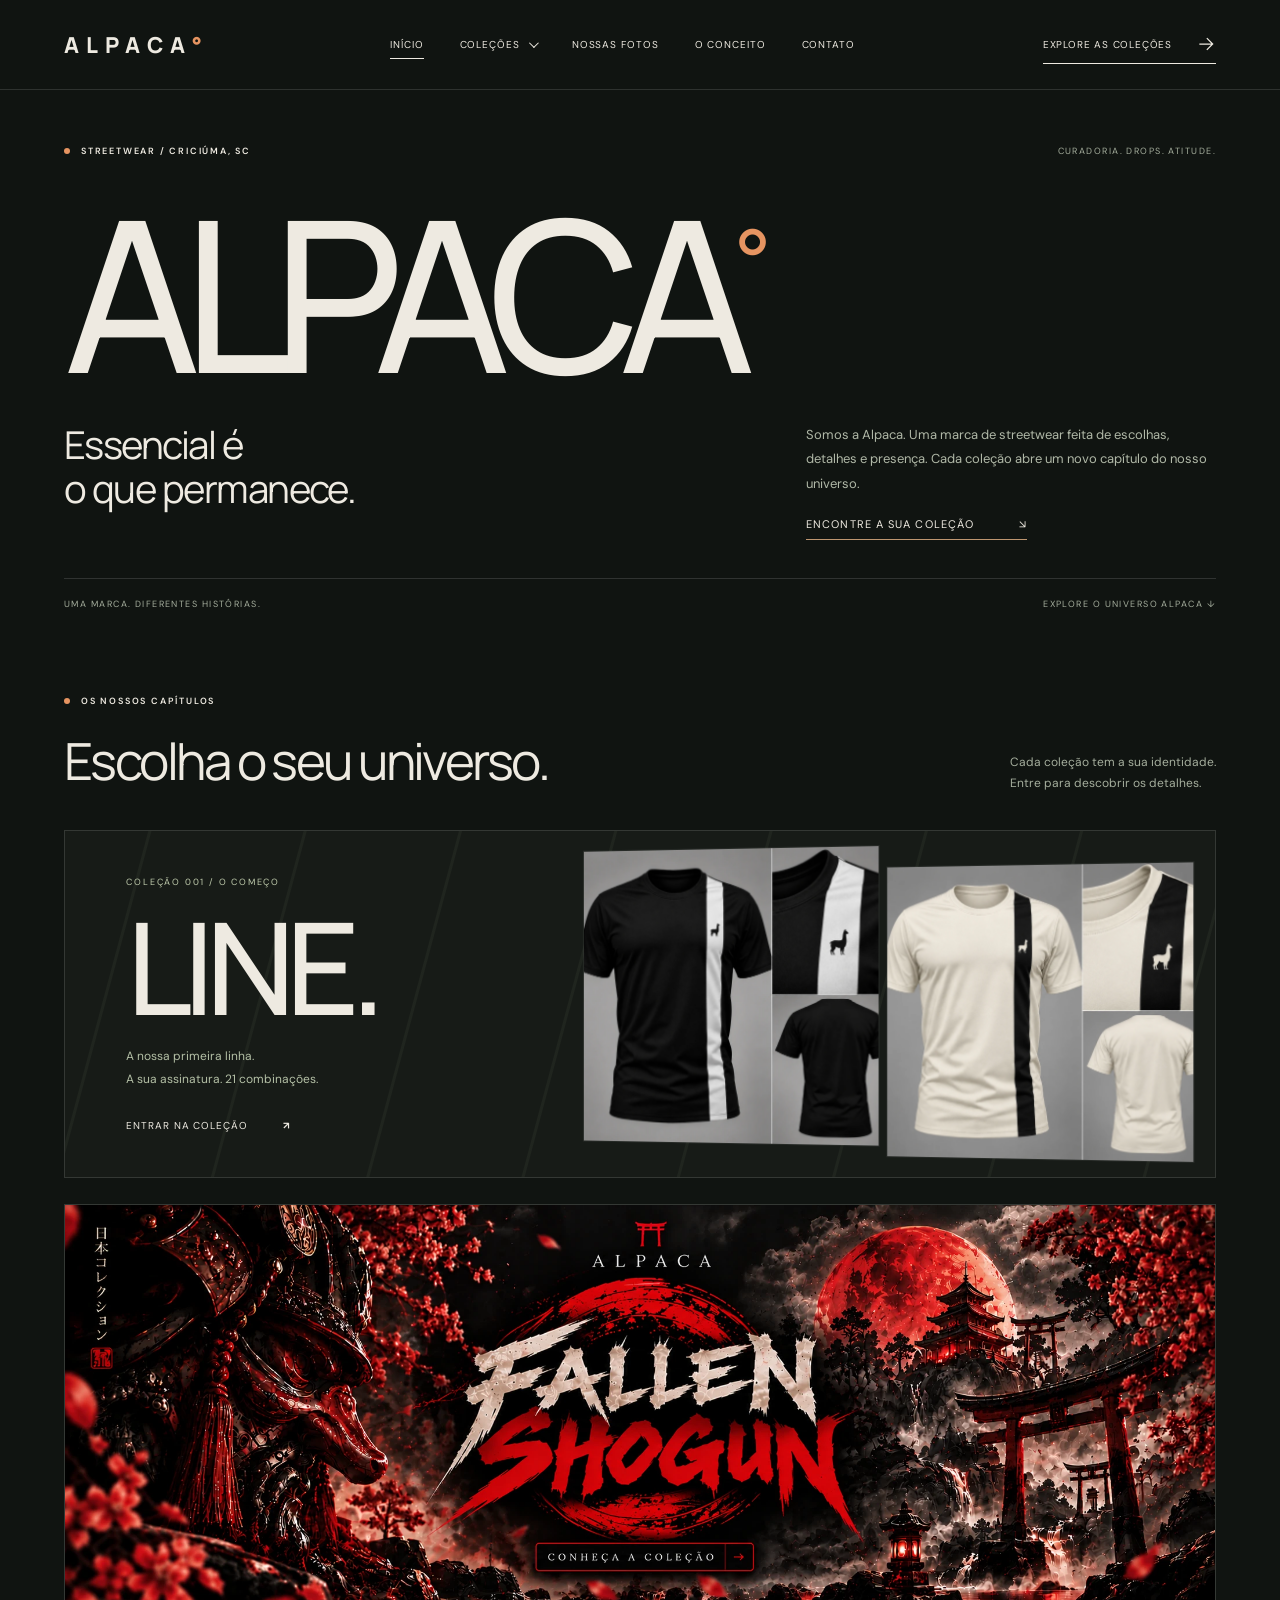
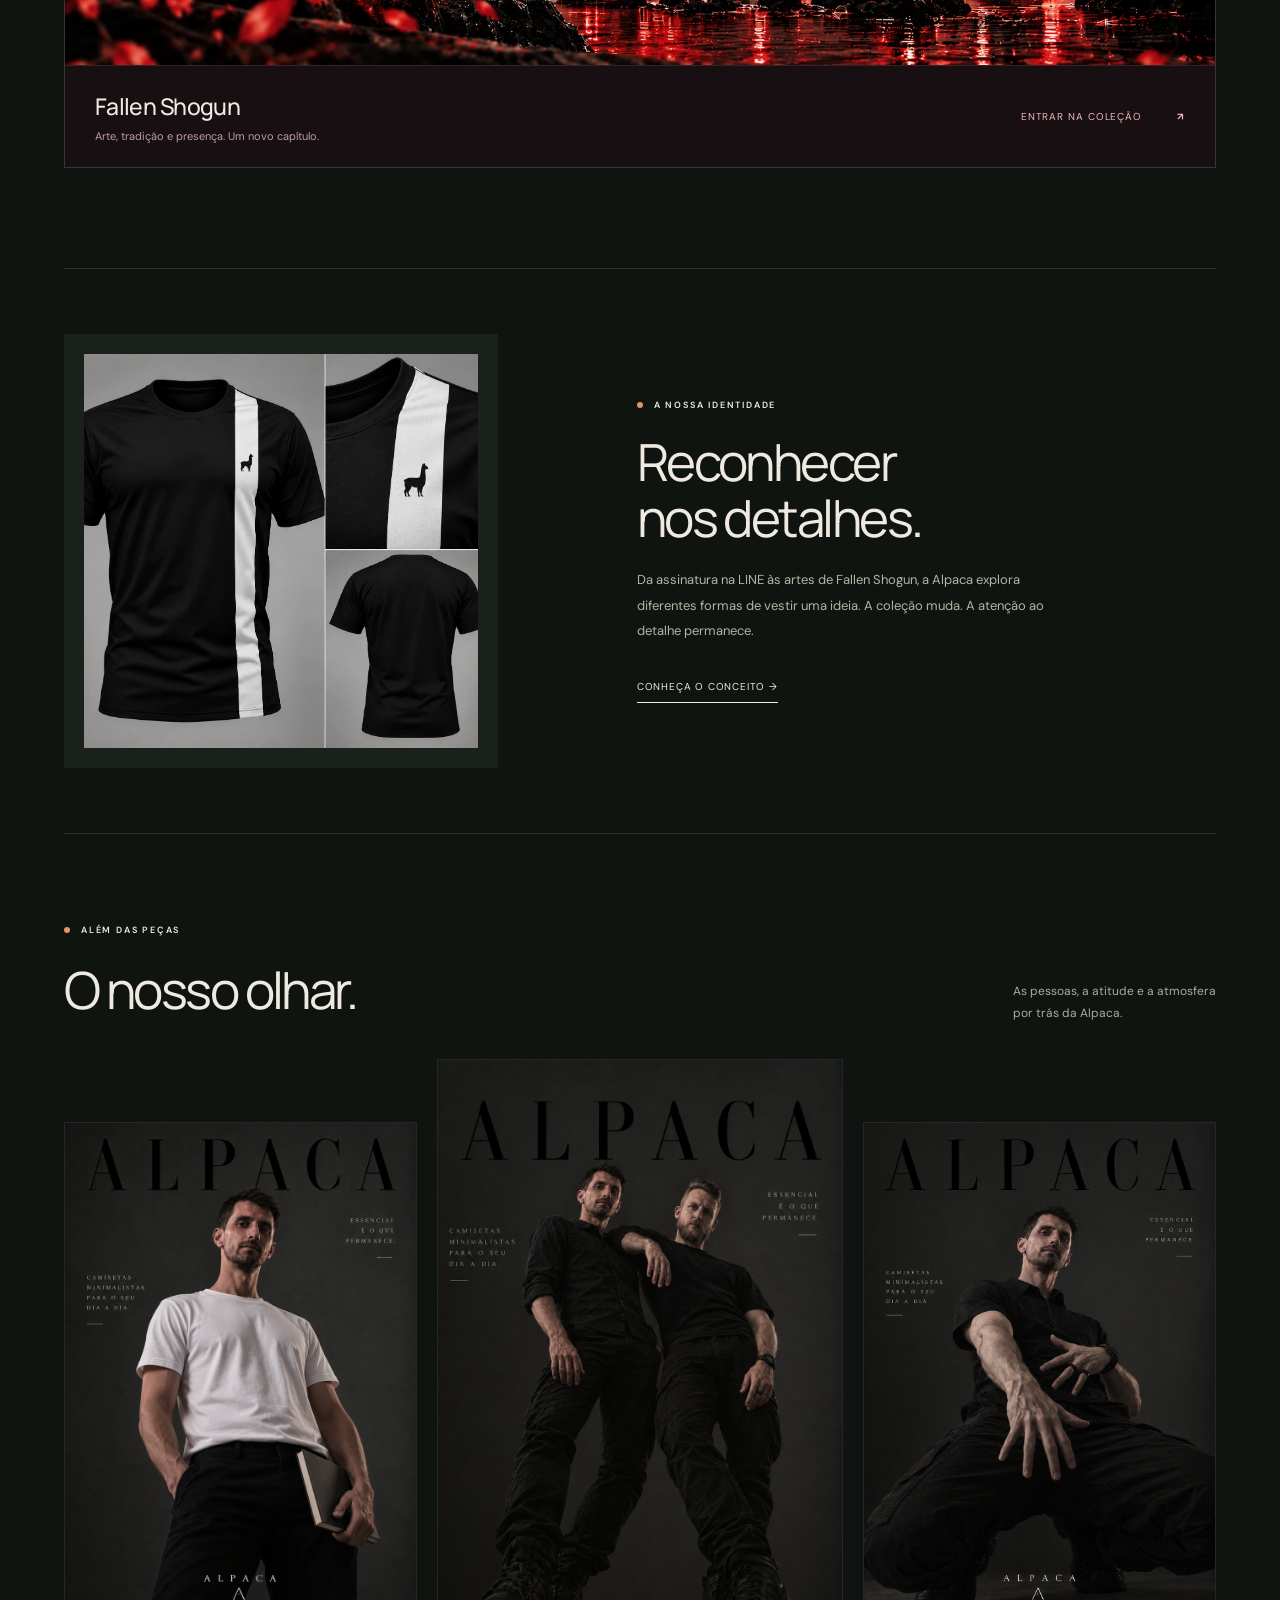
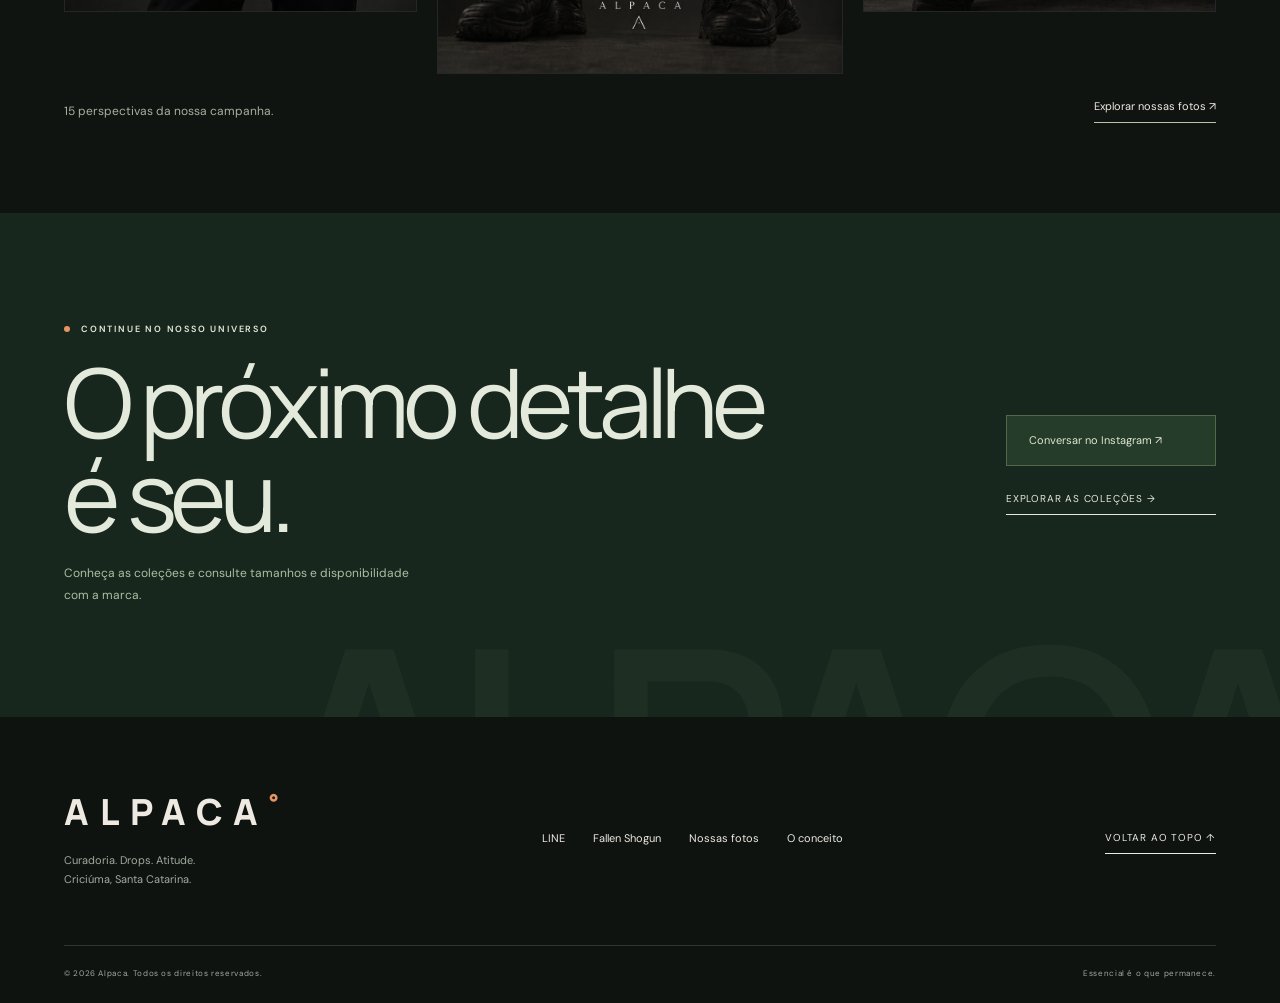
==== commit d1c7205a: "Remove simbolo A antes do nome na abertura" ====
--- a/index.html
+++ b/index.html
@@ -22,9 +22,9 @@
     <link rel="stylesheet" href="assets/site.css?v=collections-2" />
     <link rel="stylesheet" href="assets/experience.css?v=collections-2" />
     <link rel="stylesheet" href="assets/home.css?v=collections-2" />
-    <link rel="stylesheet" href="assets/collections.css?v=collections-2" />
+    <link rel="stylesheet" href="assets/collections.css?v=motion-3" />
     <script src="assets/site.js?v=collections-2" defer></script>
-    <script src="assets/experience.js?v=collections-2" defer></script>
+    <script src="assets/experience.js?v=motion-3" defer></script>
   </head>
   <body class="cinematic brand-home">
     <a class="skip" href="#conteudo">Pular para o conteúdo</a>
@@ -52,7 +52,7 @@
     <main id="conteudo">
       <section class="brand-hero wrap" aria-labelledby="brand-title">
         <div class="brand-topline"><div class="eyebrow">Streetwear / Criciúma, SC</div><span>Curadoria. Drops. Atitude.</span></div>
-        <div class="brand-heading"><div class="brand-symbol"><img src="assets/alpaca-symbol.svg" width="64" height="64" alt="Símbolo da Alpaca" /></div><h1 id="brand-title">ALPACA<sup>°</sup></h1></div>
+        <div class="brand-heading"><h1 id="brand-title">ALPACA<sup>°</sup></h1></div>
         <div class="brand-hero-bottom"><h2>Essencial é<br />o que permanece.</h2><div><p>Somos a Alpaca. Uma marca de streetwear feita de escolhas, detalhes e presença. Cada coleção abre um novo capítulo do nosso universo.</p><a href="#colecoes">Encontre a sua coleção <span aria-hidden="true">↘</span></a></div></div>
         <div class="brand-hero-foot"><span>Uma marca. Diferentes histórias.</span><span>Explore o universo Alpaca ↓</span></div>
       </section>
--- a/assets/collections.css
+++ b/assets/collections.css
@@ -88,12 +88,3 @@
   .transition-sun { width: 50vw; top: 23%; }
   .transition-torii { top: 27%; width: 67vw; height: 24vh; }
 }
-@media (prefers-reduced-motion: reduce) {
-  .line-flow i { animation: none; transform: none; opacity: .3; top: 0; }
-  .line-hero-art img { animation: none; }
-  .transition-lines i, .transition-petals i { display: none; }
-  .is-leaving .transition-sun, .page-arrival .transition-sun,
-  .is-leaving .transition-torii, .page-arrival .transition-torii { animation: none; }
-  .is-leaving main { transform: none; filter: none; }
-  .page-arrival .page-curtain { animation-duration: .15s; animation-delay: 0s; }
-}
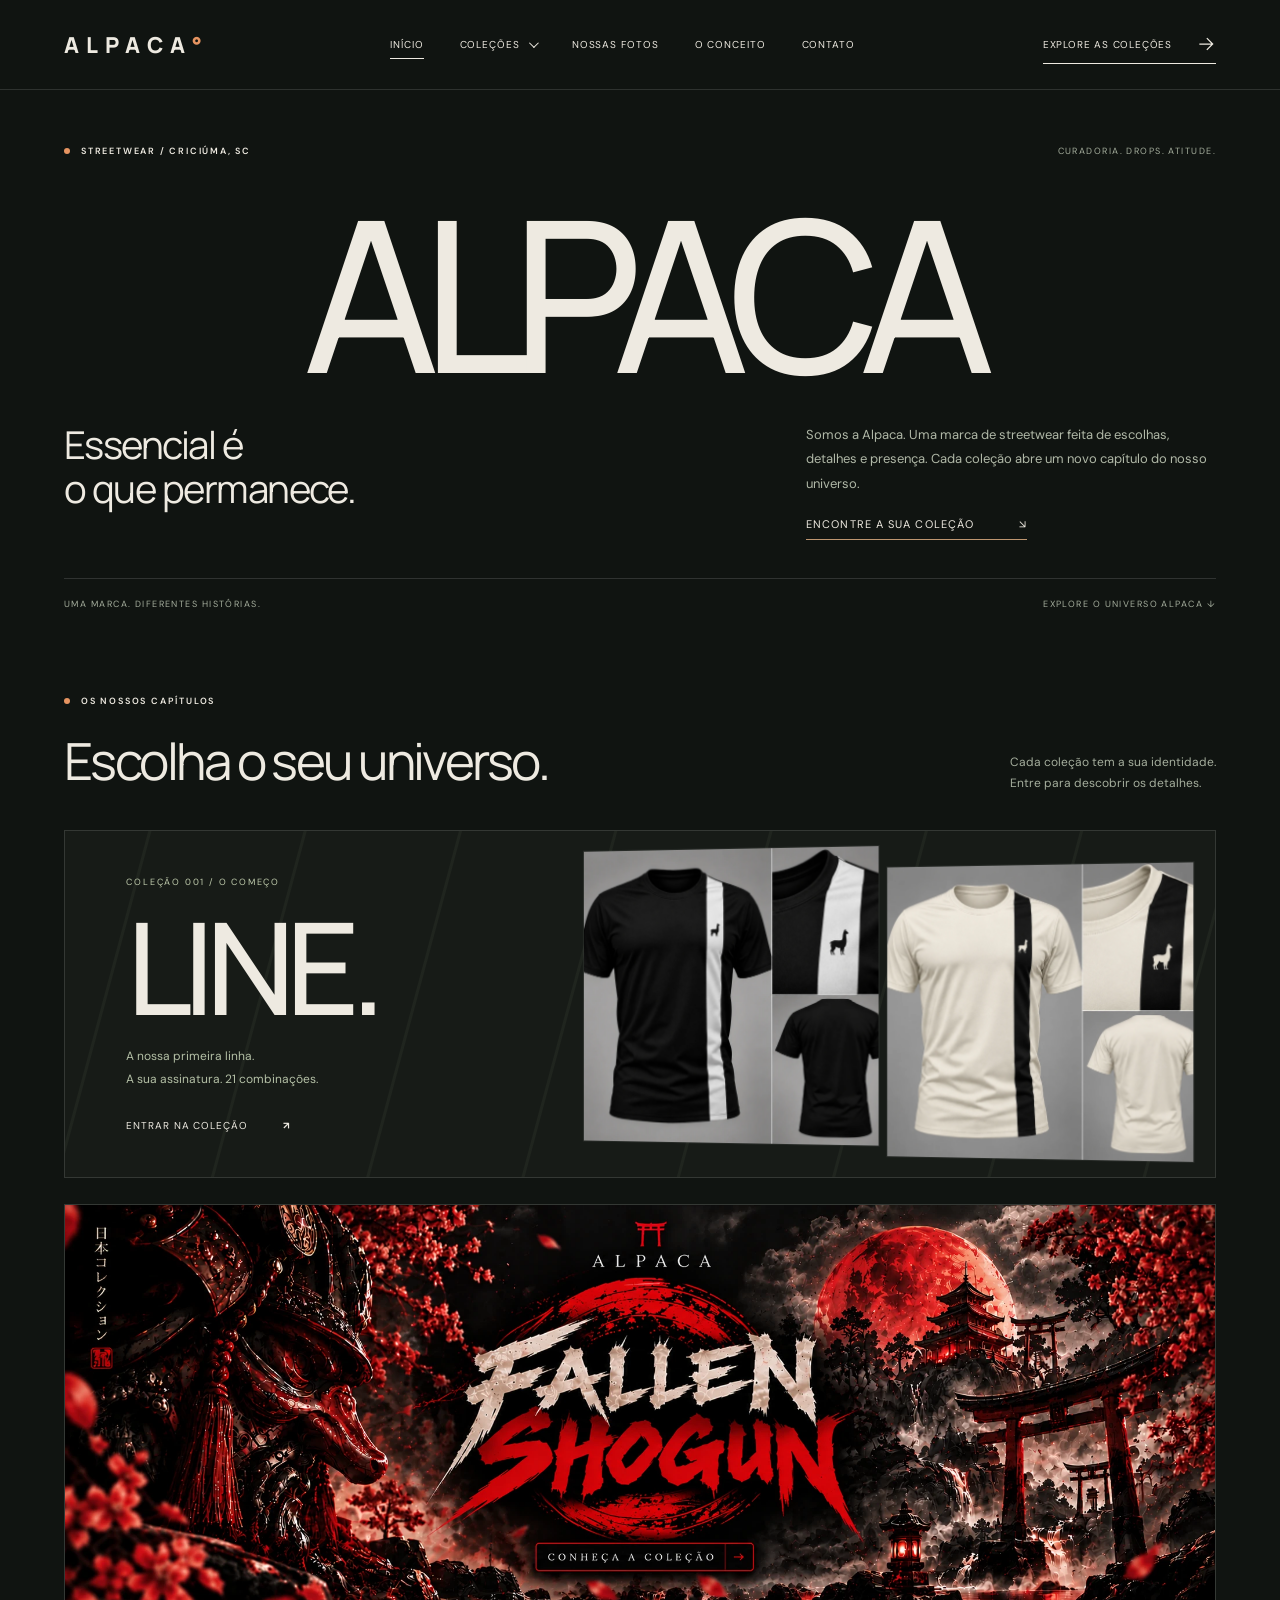
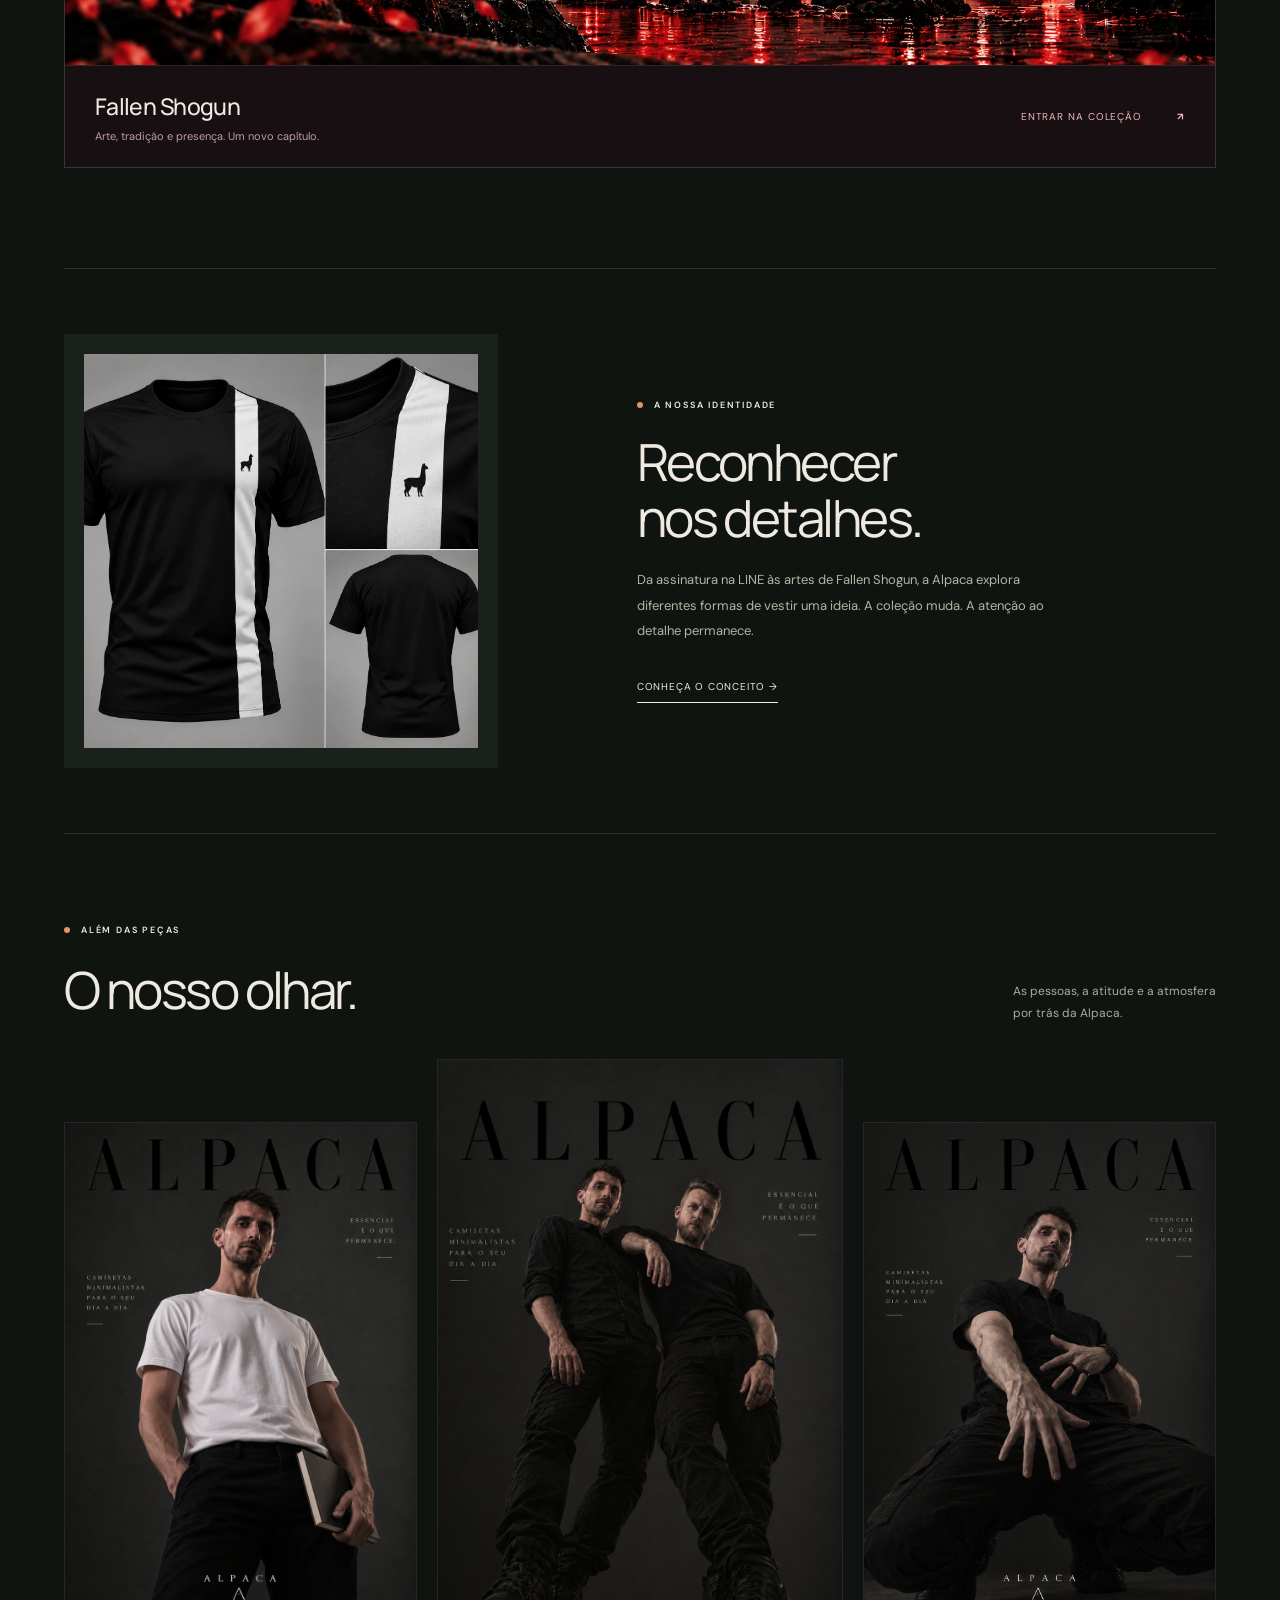
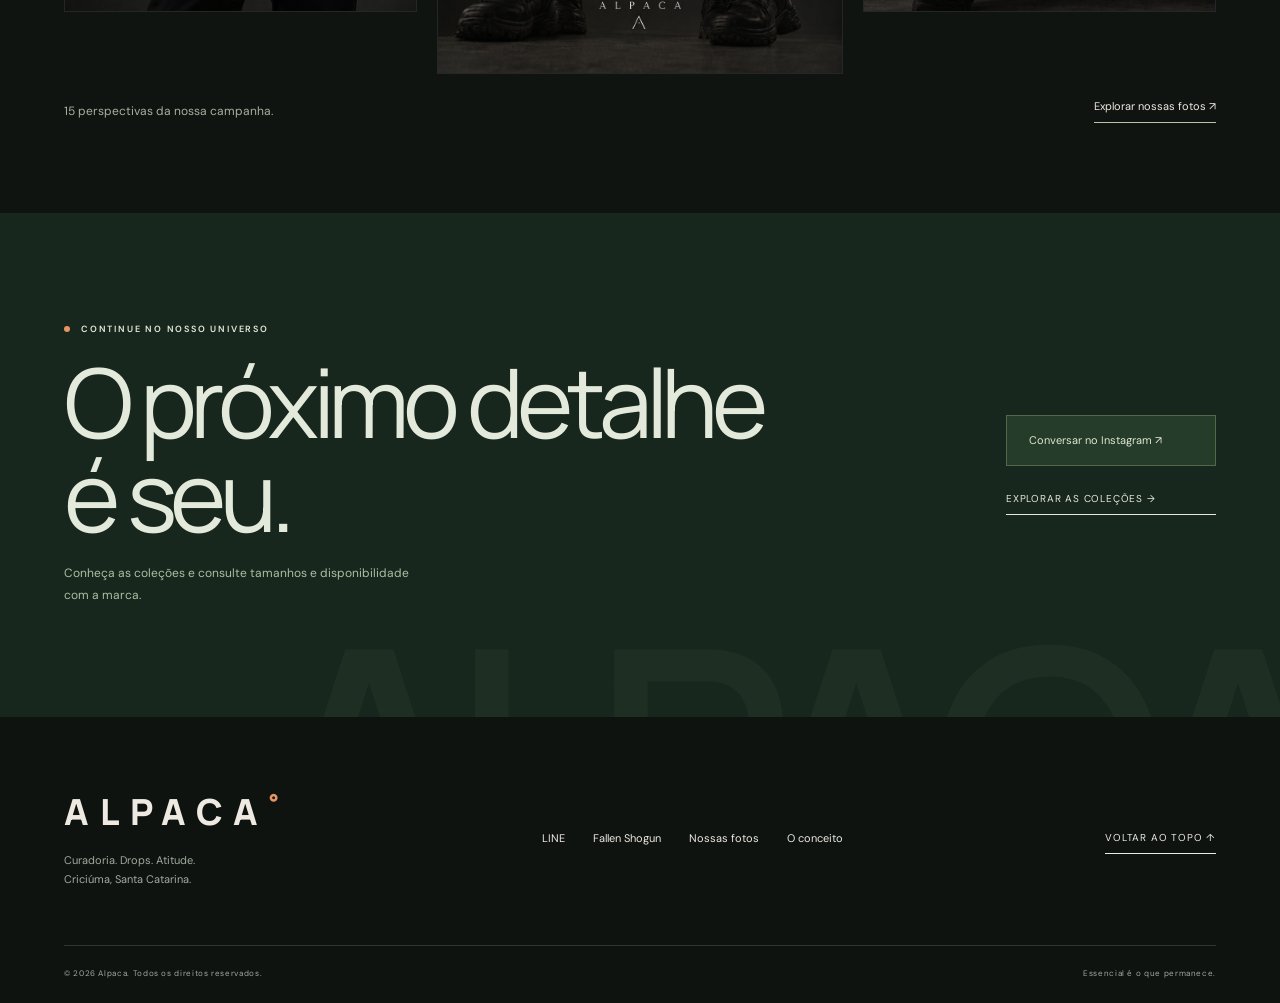
==== commit bc5cf60a: "Centraliza ALPACA e remove circulo na abertura" ====
--- a/index.html
+++ b/index.html
@@ -21,7 +21,7 @@
     <link rel="preconnect" href="https://fonts.gstatic.com" crossorigin />
     <link rel="stylesheet" href="assets/site.css?v=collections-2" />
     <link rel="stylesheet" href="assets/experience.css?v=collections-2" />
-    <link rel="stylesheet" href="assets/home.css?v=collections-2" />
+    <link rel="stylesheet" href="assets/home.css?v=centered-name-15" />
     <link rel="stylesheet" href="assets/collections.css?v=motion-3" />
     <script src="assets/site.js?v=collections-2" defer></script>
     <script src="assets/experience.js?v=motion-3" defer></script>
@@ -52,7 +52,7 @@
     <main id="conteudo">
       <section class="brand-hero wrap" aria-labelledby="brand-title">
         <div class="brand-topline"><div class="eyebrow">Streetwear / Criciúma, SC</div><span>Curadoria. Drops. Atitude.</span></div>
-        <div class="brand-heading"><h1 id="brand-title">ALPACA<sup>°</sup></h1></div>
+        <div class="brand-heading"><h1 id="brand-title">ALPACA</h1></div>
         <div class="brand-hero-bottom"><h2>Essencial é<br />o que permanece.</h2><div><p>Somos a Alpaca. Uma marca de streetwear feita de escolhas, detalhes e presença. Cada coleção abre um novo capítulo do nosso universo.</p><a href="#colecoes">Encontre a sua coleção <span aria-hidden="true">↘</span></a></div></div>
         <div class="brand-hero-foot"><span>Uma marca. Diferentes histórias.</span><span>Explore o universo Alpaca ↓</span></div>
       </section>
--- a/assets/home.css
+++ b/assets/home.css
@@ -2,9 +2,8 @@
 .brand-hero { position: relative; padding: 55px 0 45px; overflow: hidden; }
 .brand-topline { display: flex; justify-content: space-between; gap: 25px; align-items: center; }
 .brand-topline > span, .brand-hero-foot { font-size: 9px; text-transform: uppercase; letter-spacing: .16em; color: #a4ad9c; }
-.brand-heading { display: flex; align-items: center; gap: 5vw; margin: 35px 0 30px; }
+.brand-heading { display: flex; align-items: center; justify-content: center; text-align: center; gap: 5vw; margin: 35px 0 30px; }
 .brand-heading h1 { font-size: clamp(75px, 16.5vw, 260px); font-weight: 500; letter-spacing: -.085em; line-height: .95; }
-.brand-heading h1 sup { color: #e69461; font-size: .35em; vertical-align: top; line-height: 1.7; }
 .brand-symbol { flex: 0 0 17%; perspective: 900px; }
 .brand-symbol img { width: 100%; filter: drop-shadow(0 12px 40px #a6b78e22); animation: symbol-breathe 9s ease-in-out infinite; }
 @keyframes symbol-breathe { 0%, 100% { transform: rotateY(-16deg) rotateZ(-3deg); } 50% { transform: rotateY(16deg) rotateZ(3deg); } }
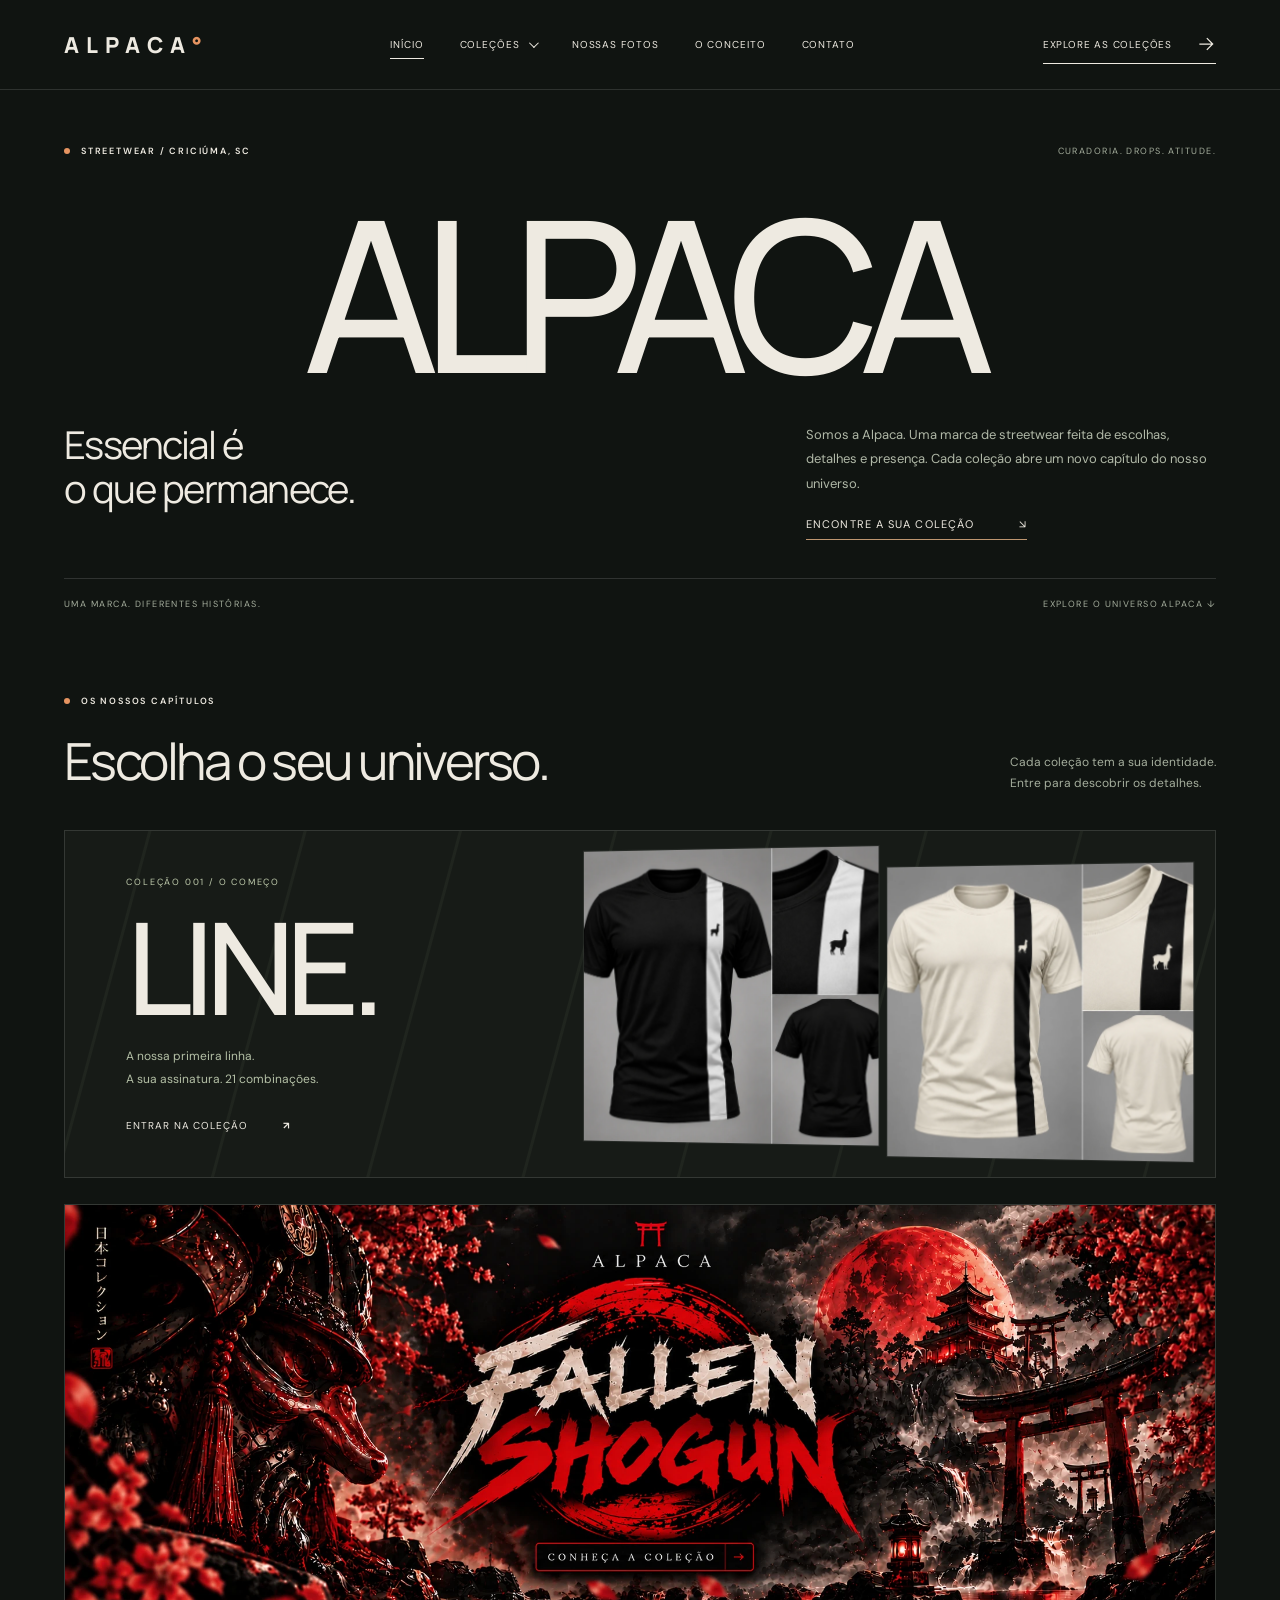
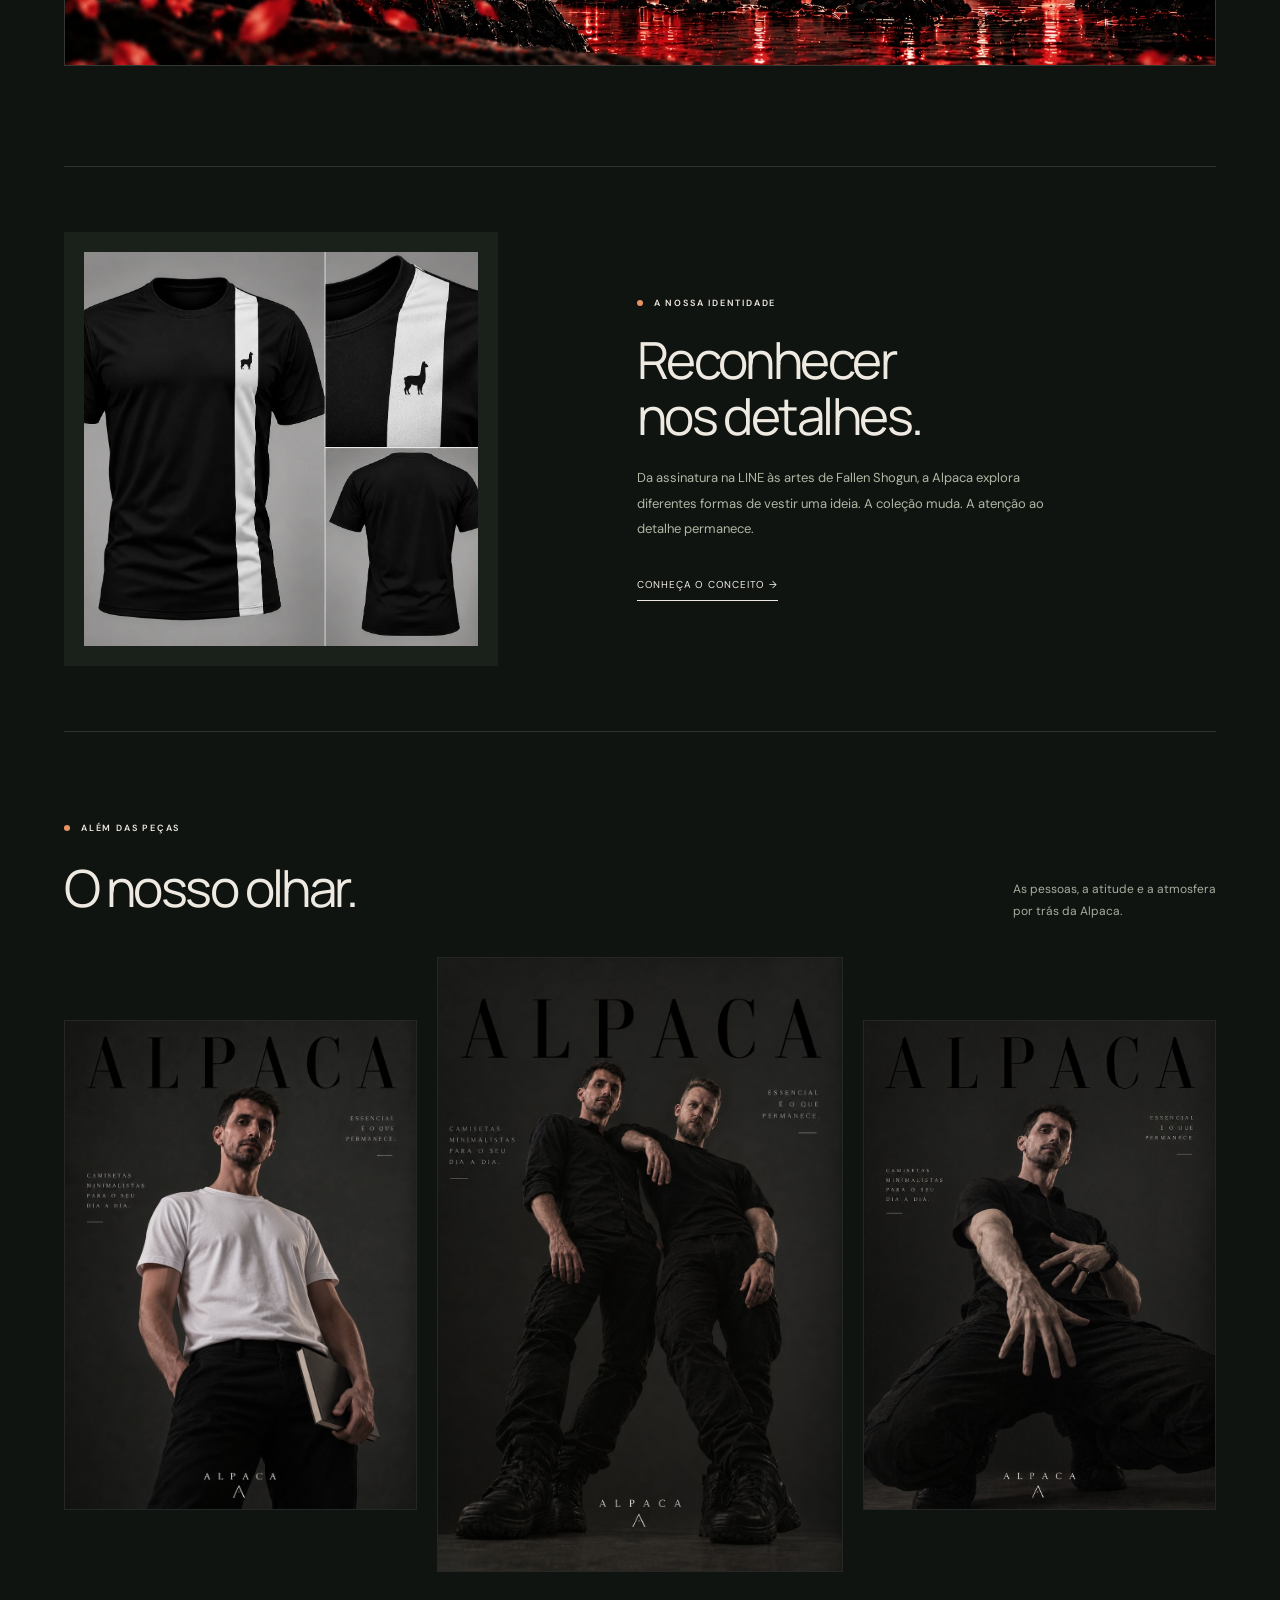
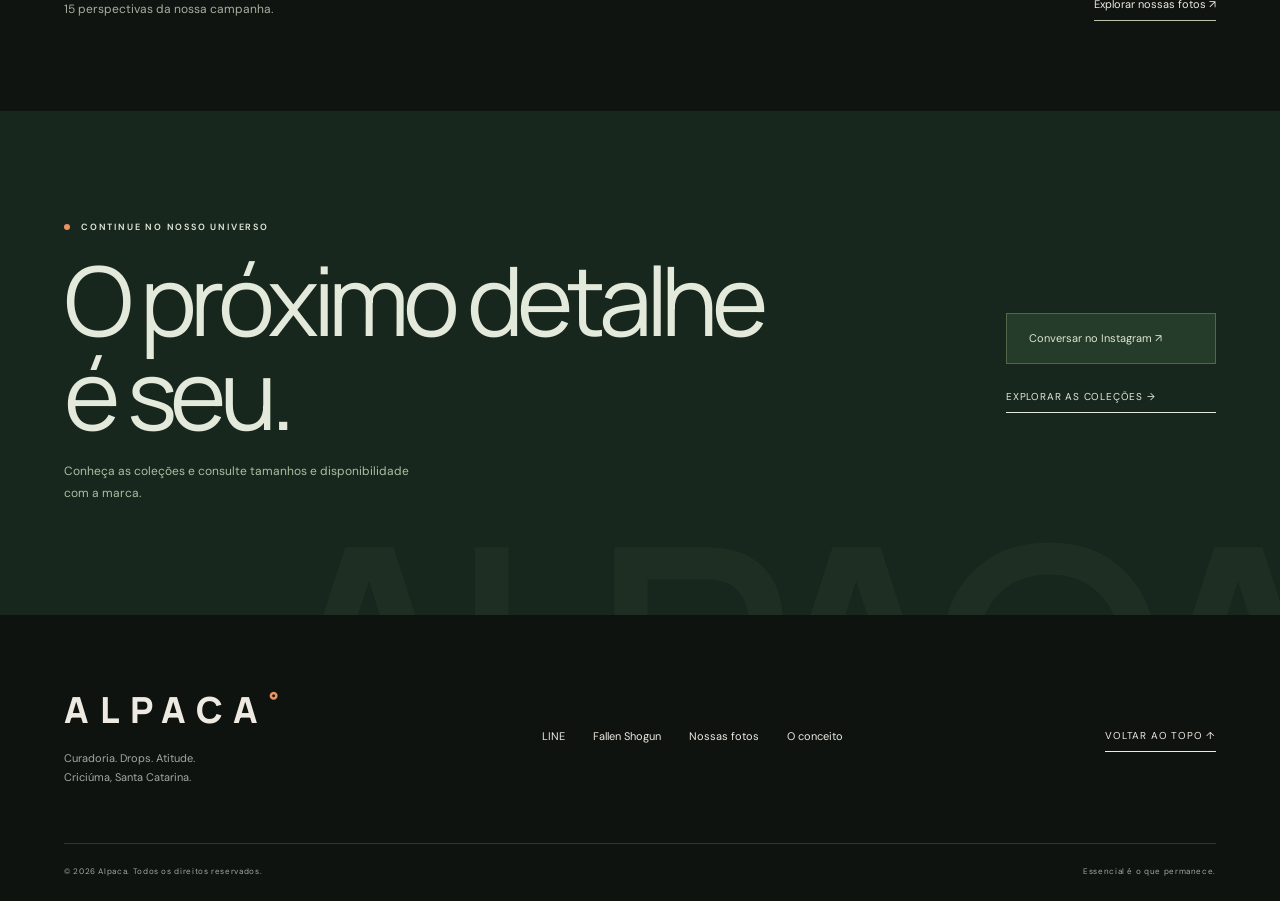
==== commit b11ef986: "Remove legenda sob banner Fallen Shogun no inicio" ====
--- a/index.html
+++ b/index.html
@@ -63,7 +63,7 @@
           <div class="line-banner-copy"><small>Coleção 001 / O começo</small><h3>LINE.</h3><p>A nossa primeira linha.<br />A sua assinatura. 21 combinações.</p><span>Entrar na coleção <b aria-hidden="true">↗</b></span></div>
           <div class="line-banner-art"><img src="img/line/line-15.webp" width="1312" height="1199" alt="Camiseta LINE preta com faixa branca e símbolo Alpaca" fetchpriority="high" /><img src="img/line/line-20.webp" width="1312" height="1199" alt="Camiseta LINE marfim com faixa preta" /></div>
         </a>
-        <a class="collection-banner reveal" href="fallen-shogun.html" data-transition="shogun" aria-label="Entrar na coleção Fallen Shogun"><div class="shogun-home-art"><img src="img/fallen-shogun/banner.webp" width="1983" height="793" alt="Banner Fallen Shogun com samurai, lua vermelha e sakura" loading="lazy" /></div><div class="collection-banner-caption"><div><h3>Fallen Shogun</h3><small>Arte, tradição e presença. Um novo capítulo.</small></div><span>Entrar na coleção <b aria-hidden="true">↗</b></span></div></a>
+        <a class="collection-banner reveal" href="fallen-shogun.html" data-transition="shogun" aria-label="Entrar na coleção Fallen Shogun"><div class="shogun-home-art"><img src="img/fallen-shogun/banner.webp" width="1983" height="793" alt="Banner Fallen Shogun com samurai, lua vermelha e sakura" loading="lazy" /></div></a>
       </section>
       <section class="home-identity wrap" aria-labelledby="identity-title"><div class="identity-art reveal"><img src="img/line/line-15.webp" width="1312" height="1199" alt="O símbolo da alpaca aplicado à faixa branca da camiseta LINE" loading="lazy" /></div><div class="reveal"><div class="eyebrow">A nossa identidade</div><h2 id="identity-title">Reconhecer<br />nos detalhes.</h2><p>Da assinatura na LINE às artes de Fallen Shogun, a Alpaca explora diferentes formas de vestir uma ideia. A coleção muda. A atenção ao detalhe permanece.</p><a class="text-link" href="sobre.html">Conheça o conceito →</a></div></section>
       <section class="home-photos wrap" aria-labelledby="home-photos-title"><div class="home-section-heading reveal"><div><div class="eyebrow">Além das peças</div><h2 id="home-photos-title">O nosso olhar.</h2></div><p>As pessoas, a atitude e a atmosfera<br />por trás da Alpaca.</p></div><a href="fotos.html" class="home-photos-grid" aria-label="Ver todas as fotos da campanha Alpaca"><img class="reveal" src="img/campanha/alpaca-03.jpg" width="832" height="1248" alt="Modelo Alpaca de camiseta branca com um livro" loading="lazy" /><img class="reveal" src="img/campanha/alpaca-10.jpg" width="832" height="1248" alt="Dois modelos de camisetas pretas na campanha Alpaca" loading="lazy" /><img class="reveal" src="img/campanha/alpaca-09.jpg" width="832" height="1248" alt="Retrato da campanha Alpaca" loading="lazy" /></a><div class="home-photos-link"><p>15 perspectivas da nossa campanha.</p><a href="fotos.html">Explorar nossas fotos ↗</a></div></section>
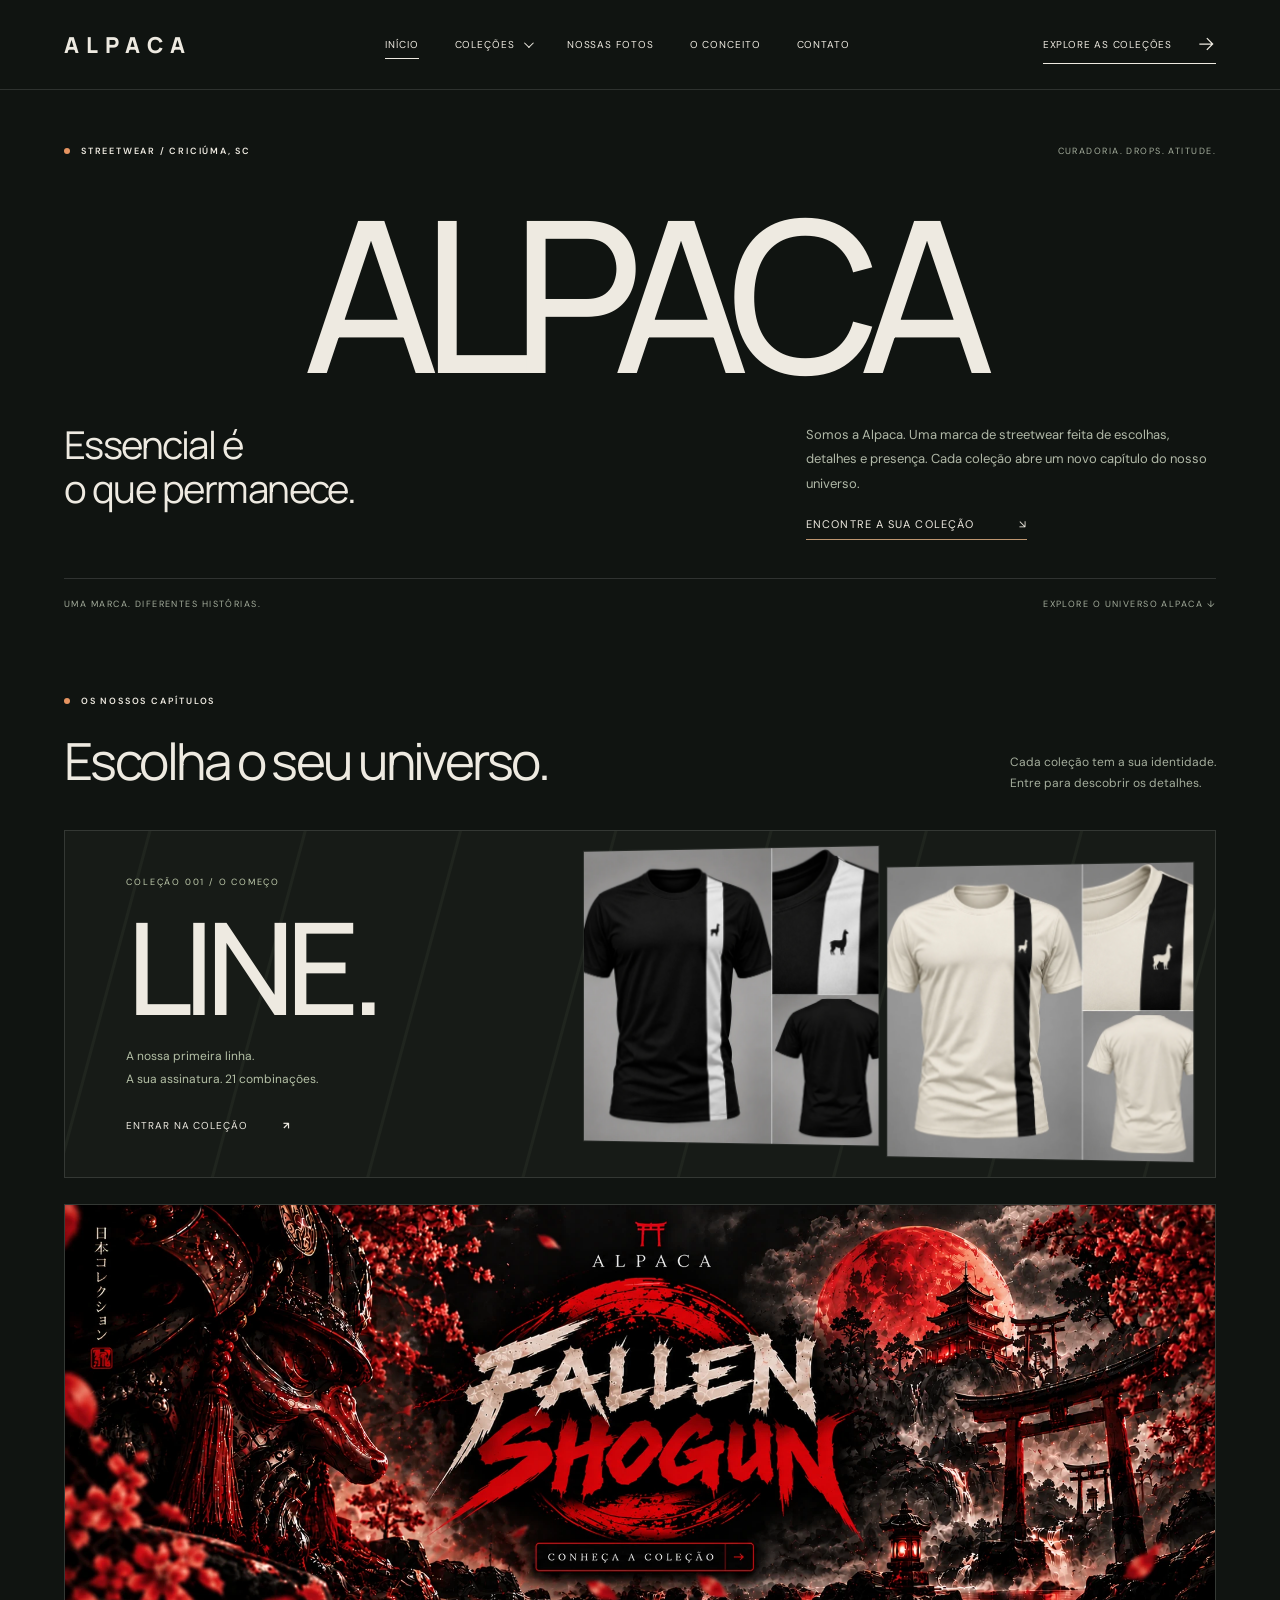
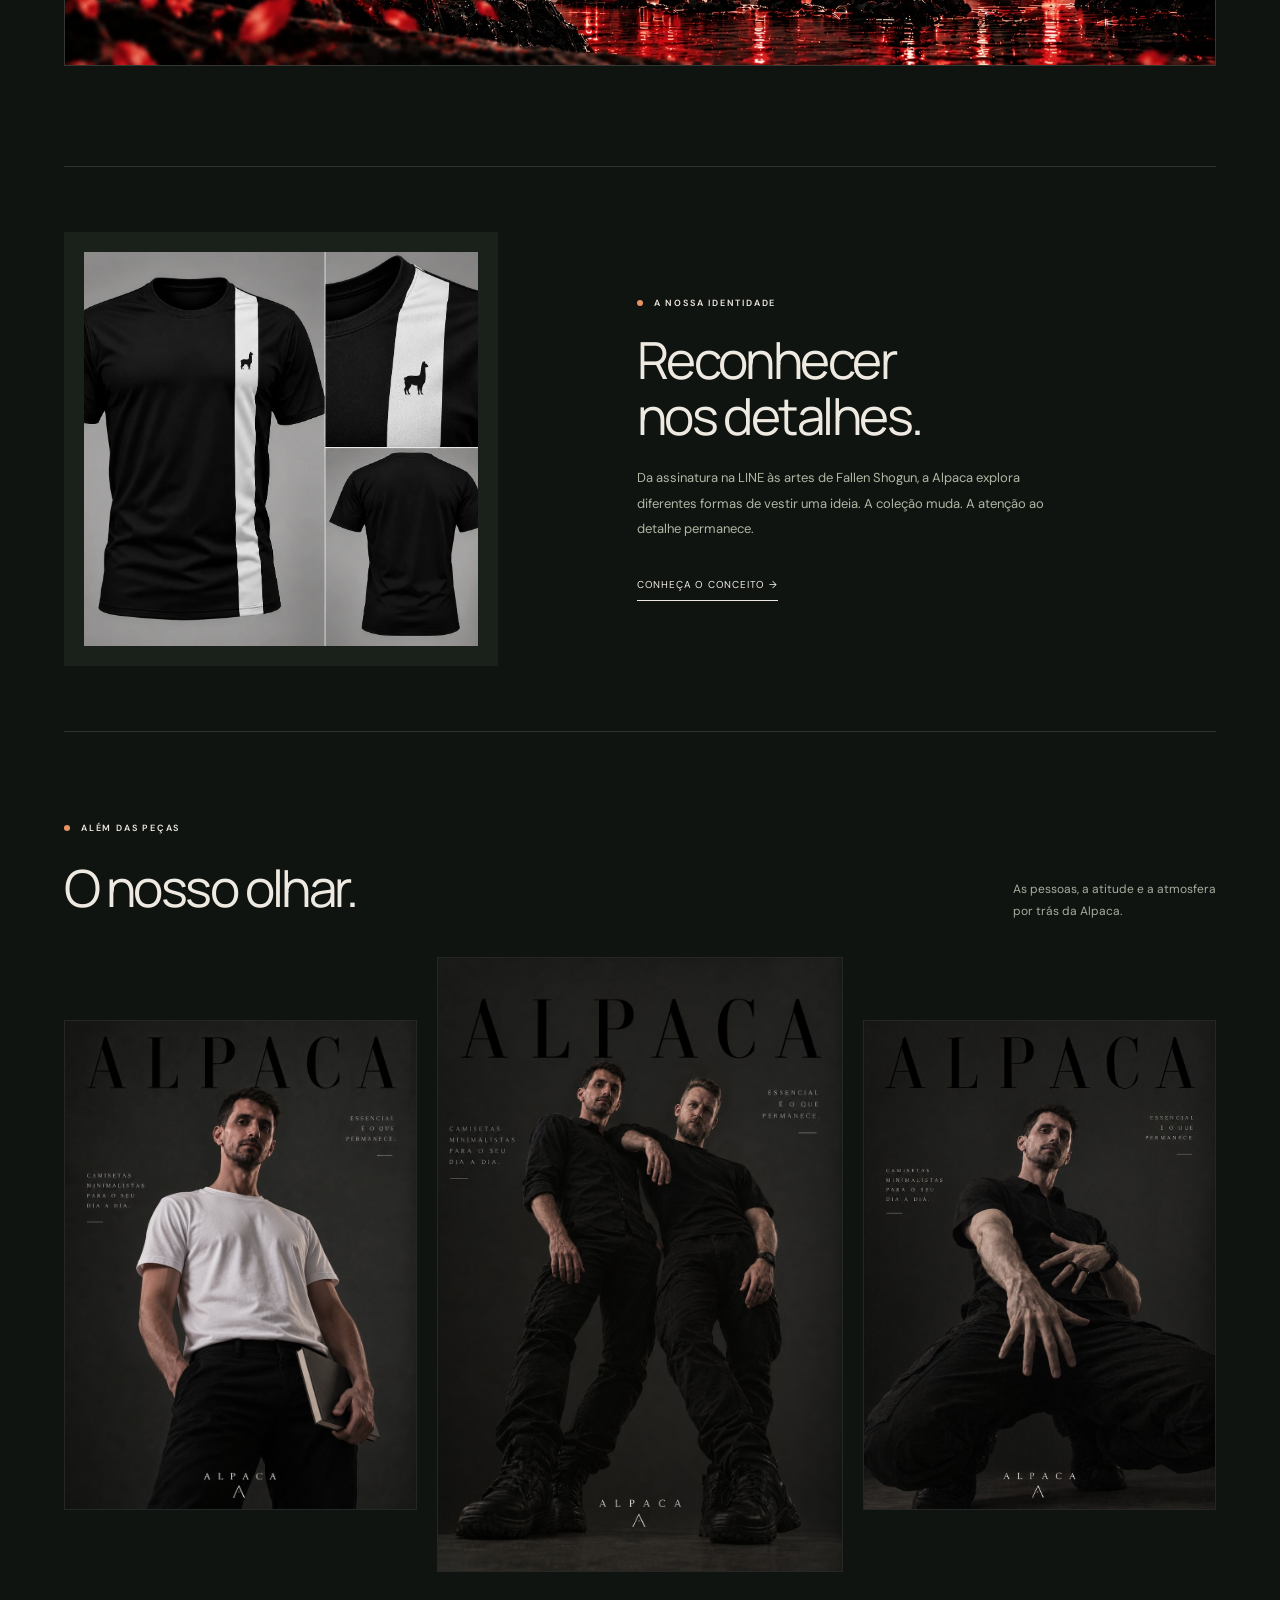
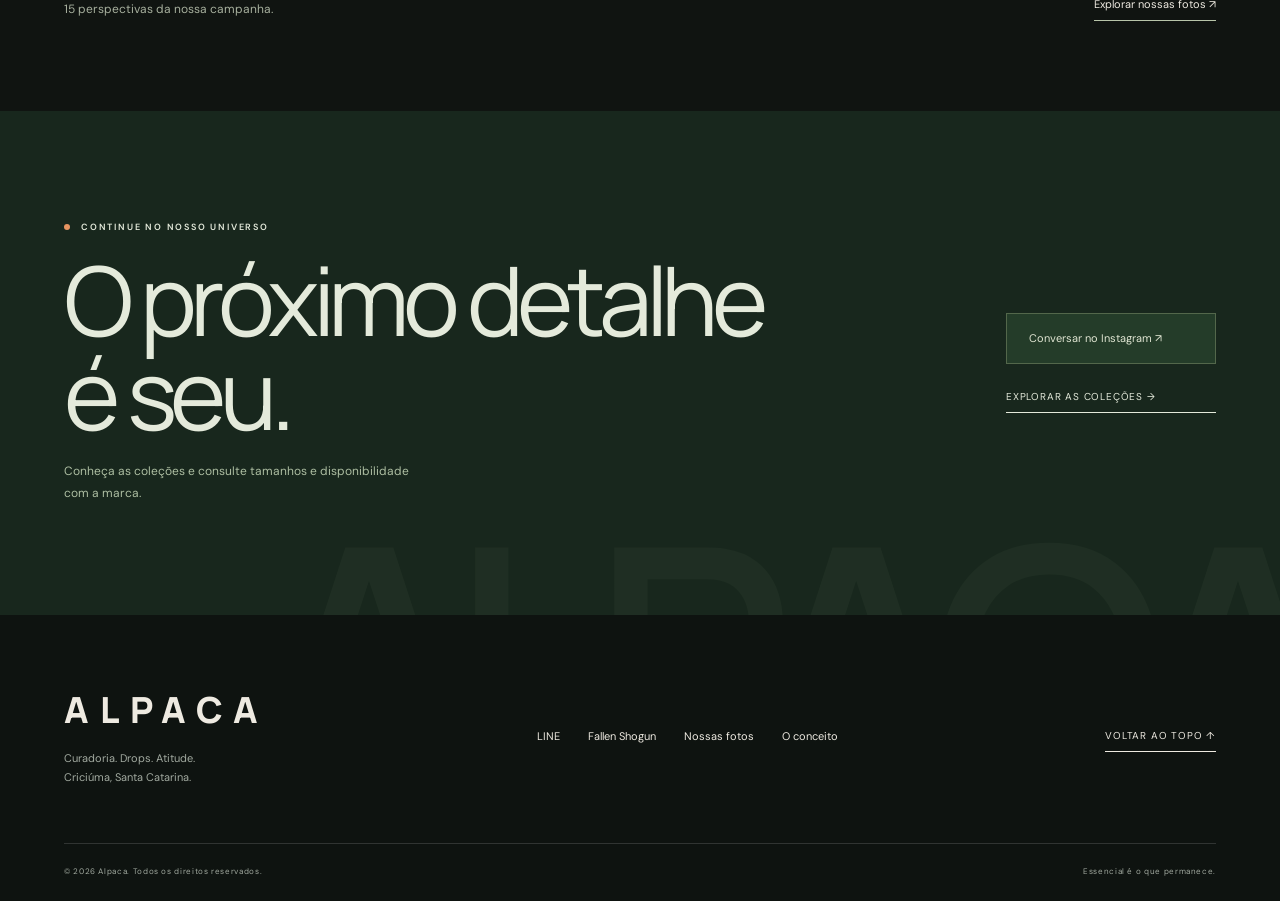
==== commit 78ae2c02: "Remove simbolo de grau da identidade na pagina inicial" ====
--- a/index.html
+++ b/index.html
@@ -3,7 +3,7 @@
   <head>
     <meta charset="utf-8" />
     <meta name="viewport" content="width=device-width, initial-scale=1" />
-    <title>ALPACA° | Coleções e identidade</title>
+    <title>ALPACA | Coleções e identidade</title>
     <meta name="description" content="Conheça a Alpaca. Explore as coleções LINE e Fallen Shogun, descubra o conceito da marca e veja as fotos da campanha." />
     <meta name="theme-color" content="#101411" />
     <link rel="canonical" href="https://mateusrampi8-bot.github.io/alpaca/" />
@@ -12,7 +12,7 @@
     <meta property="og:type" content="website" />
     <meta property="og:locale" content="pt_BR" />
     <meta property="og:site_name" content="ALPACA" />
-    <meta property="og:title" content="ALPACA° | Coleções e identidade" />
+    <meta property="og:title" content="ALPACA | Coleções e identidade" />
     <meta property="og:description" content="Conheça a Alpaca. Explore as coleções LINE e Fallen Shogun, descubra o conceito da marca e veja as fotos da campanha." />
     <meta property="og:url" content="https://mateusrampi8-bot.github.io/alpaca/" />
     <meta property="og:image" content="https://mateusrampi8-bot.github.io/alpaca/og-cover.png" />
@@ -24,14 +24,14 @@
     <link rel="stylesheet" href="assets/home.css?v=centered-name-15" />
     <link rel="stylesheet" href="assets/collections.css?v=motion-3" />
     <script src="assets/site.js?v=collections-2" defer></script>
-    <script src="assets/experience.js?v=motion-3" defer></script>
+    <script src="assets/experience.js?v=no-degree-18" defer></script>
   </head>
   <body class="cinematic brand-home">
     <a class="skip" href="#conteudo">Pular para o conteúdo</a>
 
     <header class="site-header" id="top">
       <nav class="nav wrap" aria-label="Navegação principal">
-        <a class="logo" href="index.html" aria-label="Alpaca, início">ALPACA<span>°</span></a>
+        <a class="logo" href="index.html" aria-label="Alpaca, início">ALPACA</a>
         <div class="nav-links" id="nav-links">
           <a href="index.html" aria-current="page">Início</a>
           <details class="collections-menu">
@@ -69,7 +69,7 @@
       <section class="home-photos wrap" aria-labelledby="home-photos-title"><div class="home-section-heading reveal"><div><div class="eyebrow">Além das peças</div><h2 id="home-photos-title">O nosso olhar.</h2></div><p>As pessoas, a atitude e a atmosfera<br />por trás da Alpaca.</p></div><a href="fotos.html" class="home-photos-grid" aria-label="Ver todas as fotos da campanha Alpaca"><img class="reveal" src="img/campanha/alpaca-03.jpg" width="832" height="1248" alt="Modelo Alpaca de camiseta branca com um livro" loading="lazy" /><img class="reveal" src="img/campanha/alpaca-10.jpg" width="832" height="1248" alt="Dois modelos de camisetas pretas na campanha Alpaca" loading="lazy" /><img class="reveal" src="img/campanha/alpaca-09.jpg" width="832" height="1248" alt="Retrato da campanha Alpaca" loading="lazy" /></a><div class="home-photos-link"><p>15 perspectivas da nossa campanha.</p><a href="fotos.html">Explorar nossas fotos ↗</a></div></section>
       <section class="contact" id="contato"><div class="wrap contact-inner"><div><div class="eyebrow">Continue no nosso universo</div><h2>O próximo detalhe<br />é seu.</h2><p>Conheça as coleções e consulte tamanhos e disponibilidade com a marca.</p></div><div class="contact-links"><a class="button" href="https://instagram.com/veltrix_conceito" target="_blank" rel="noopener noreferrer">Conversar no Instagram ↗</a><a class="text-link" href="index.html#colecoes">Explorar as coleções →</a></div></div></section>
     </main>
-    <footer class="site-footer"><div class="wrap"><div class="footer-top"><div><a class="logo" href="index.html">ALPACA<span>°</span></a><p style="margin-top:15px">Curadoria. Drops. Atitude.<br />Criciúma, Santa Catarina.</p></div><div class="footer-nav"><a href="line.html" data-transition="line">LINE</a><a href="fallen-shogun.html" data-transition="shogun">Fallen Shogun</a><a href="fotos.html">Nossas fotos</a><a href="sobre.html">O conceito</a></div><a class="text-link" href="#top">Voltar ao topo ↑</a></div><div class="footer-bottom"><span>© 2026 Alpaca. Todos os direitos reservados.</span><span>Essencial é o que permanece.</span></div></div></footer>
+    <footer class="site-footer"><div class="wrap"><div class="footer-top"><div><a class="logo" href="index.html">ALPACA</a><p style="margin-top:15px">Curadoria. Drops. Atitude.<br />Criciúma, Santa Catarina.</p></div><div class="footer-nav"><a href="line.html" data-transition="line">LINE</a><a href="fallen-shogun.html" data-transition="shogun">Fallen Shogun</a><a href="fotos.html">Nossas fotos</a><a href="sobre.html">O conceito</a></div><a class="text-link" href="#top">Voltar ao topo ↑</a></div><div class="footer-bottom"><span>© 2026 Alpaca. Todos os direitos reservados.</span><span>Essencial é o que permanece.</span></div></div></footer>
     <dialog class="dialog" aria-labelledby="preview-title">
       <button class="dialog-close" aria-label="Fechar visualização" autofocus>
         ×
@@ -99,7 +99,7 @@
     <div class="page-curtain" aria-hidden="true">
       <div class="transition-lines"><i style="--width:5vw;--delay:0.0s"></i><i style="--width:12vw;--delay:0.055s"></i><i style="--width:3vw;--delay:0.11s"></i><i style="--width:9vw;--delay:0.165s"></i><i style="--width:2vw;--delay:0.22s"></i><i style="--width:6vw;--delay:0.275s"></i><i style="--width:4vw;--delay:0.33s"></i><i style="--width:10vw;--delay:0.385s"></i></div>
       <div class="transition-japan"><div class="transition-sun"></div><div class="transition-torii"><b></b><b></b></div><div class="transition-petals"><i style="--left:0%;--delay:0.0s"></i><i style="--left:10%;--delay:-0.1s"></i><i style="--left:20%;--delay:-0.2s"></i><i style="--left:30%;--delay:-0.30000000000000004s"></i><i style="--left:40%;--delay:-0.4s"></i><i style="--left:50%;--delay:-0.5s"></i><i style="--left:60%;--delay:-0.6000000000000001s"></i><i style="--left:70%;--delay:-0.7000000000000001s"></i><i style="--left:80%;--delay:-0.8s"></i><i style="--left:90%;--delay:-0.9s"></i><i style="--left:100%;--delay:-1.0s"></i><i style="--left:110%;--delay:-1.1s"></i></div></div>
-      <div class="transition-label"><small>ALPACA / ENTRE NO NOSSO UNIVERSO</small><strong>ALPACA°</strong></div>
+      <div class="transition-label"><small>ALPACA / ENTRE NO NOSSO UNIVERSO</small><strong>ALPACA</strong></div>
     </div>
   </body>
 </html>
